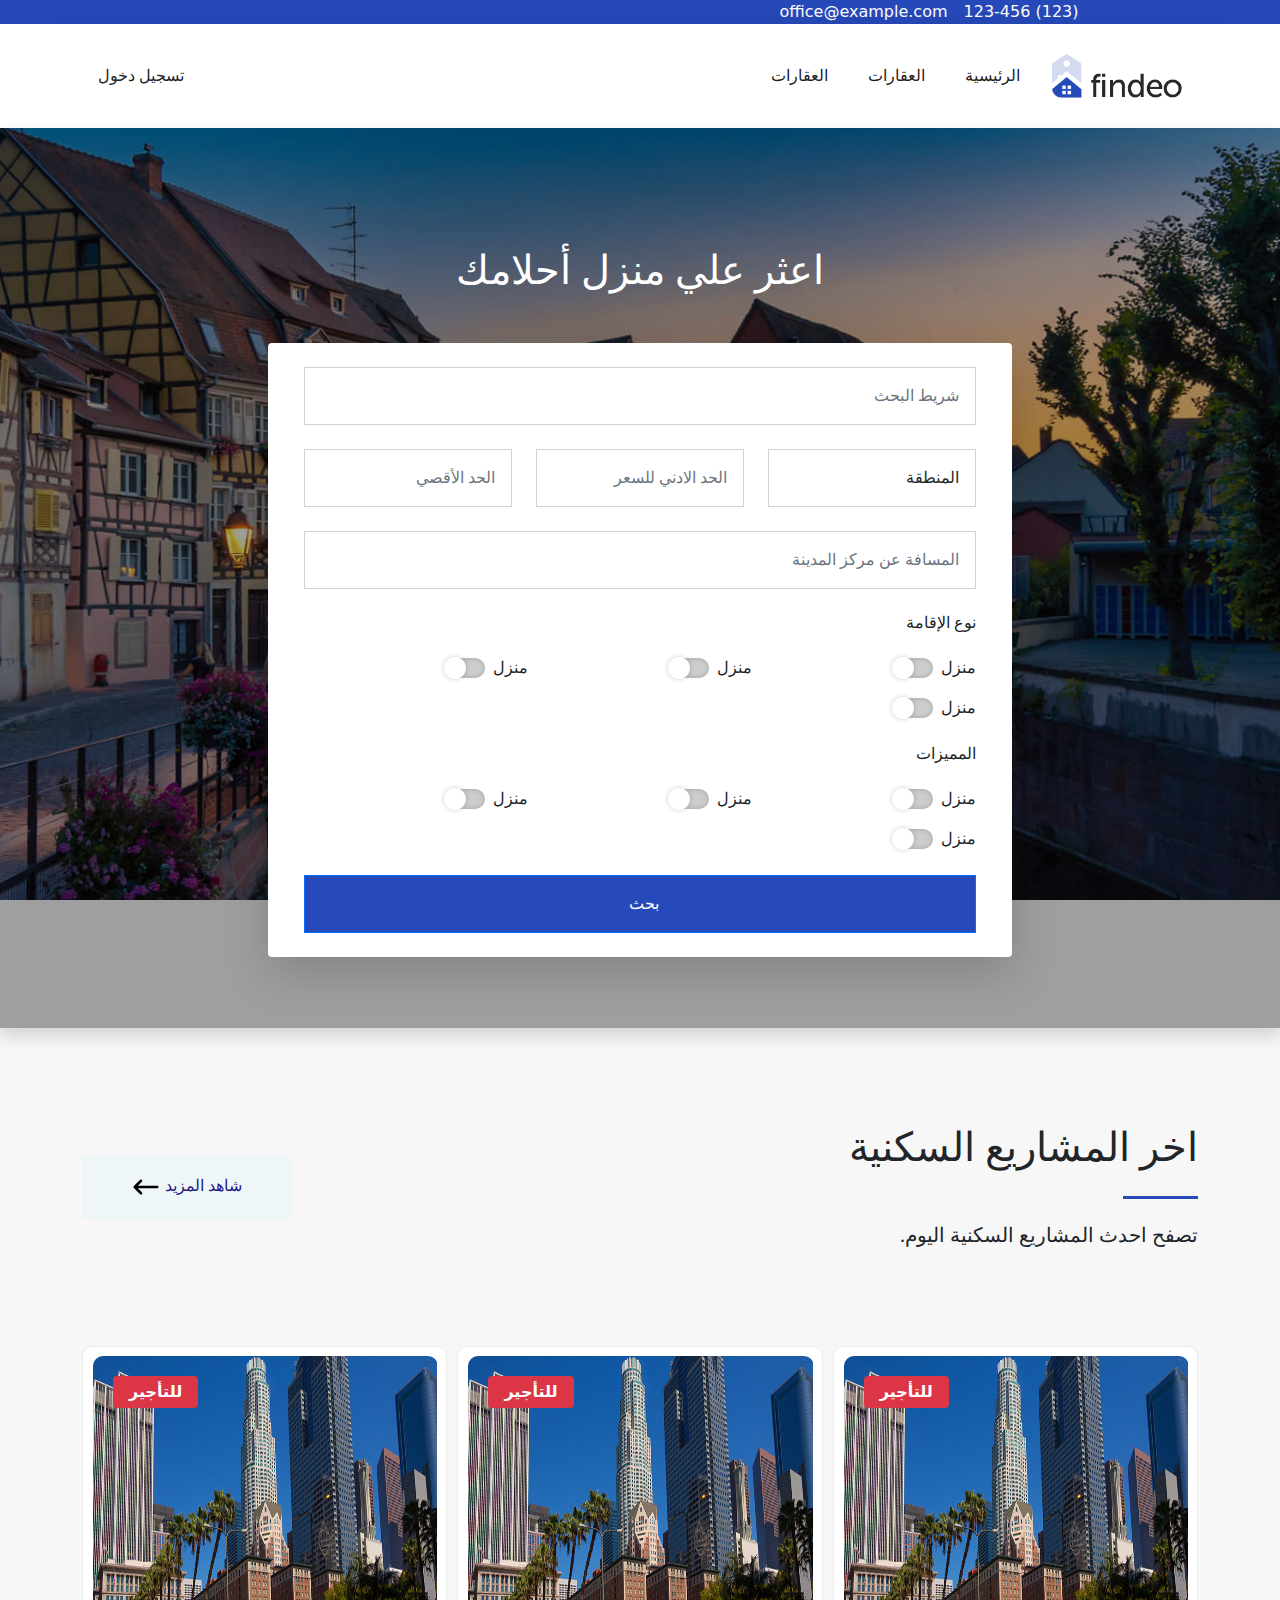
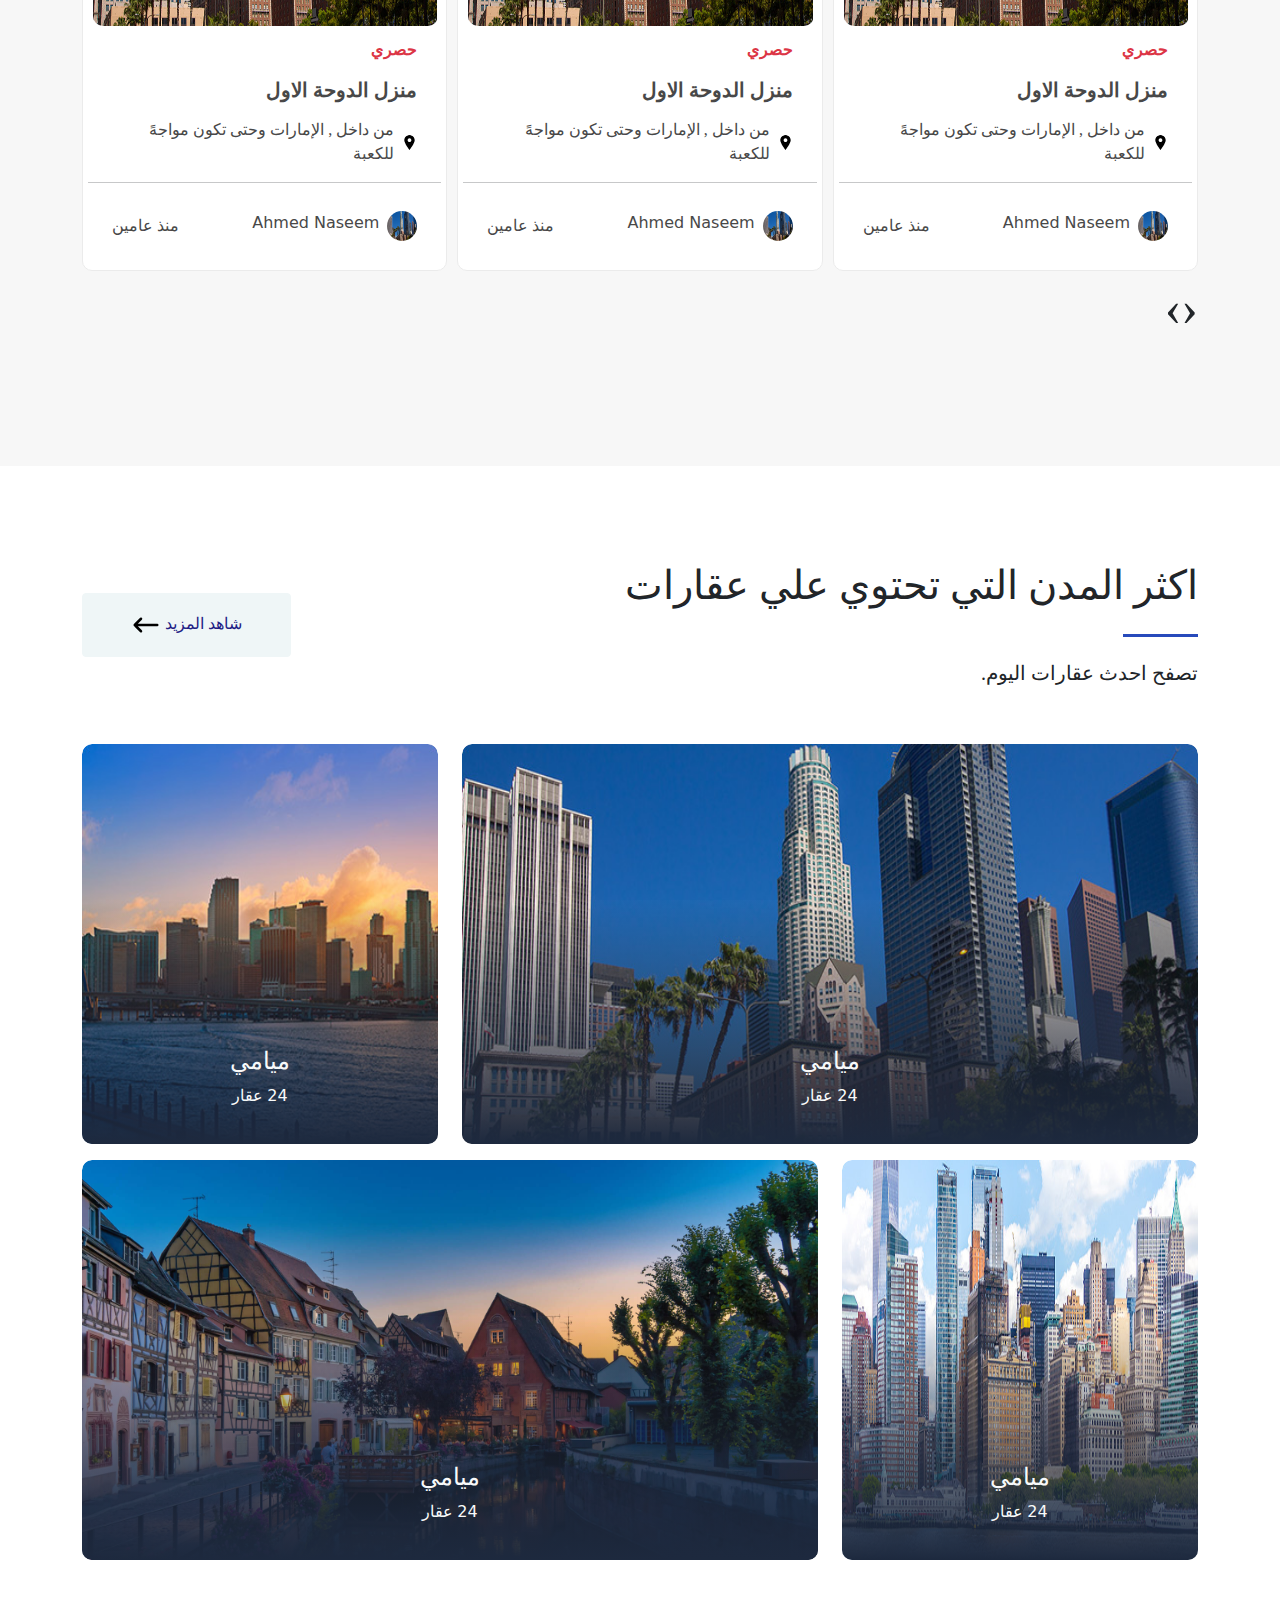
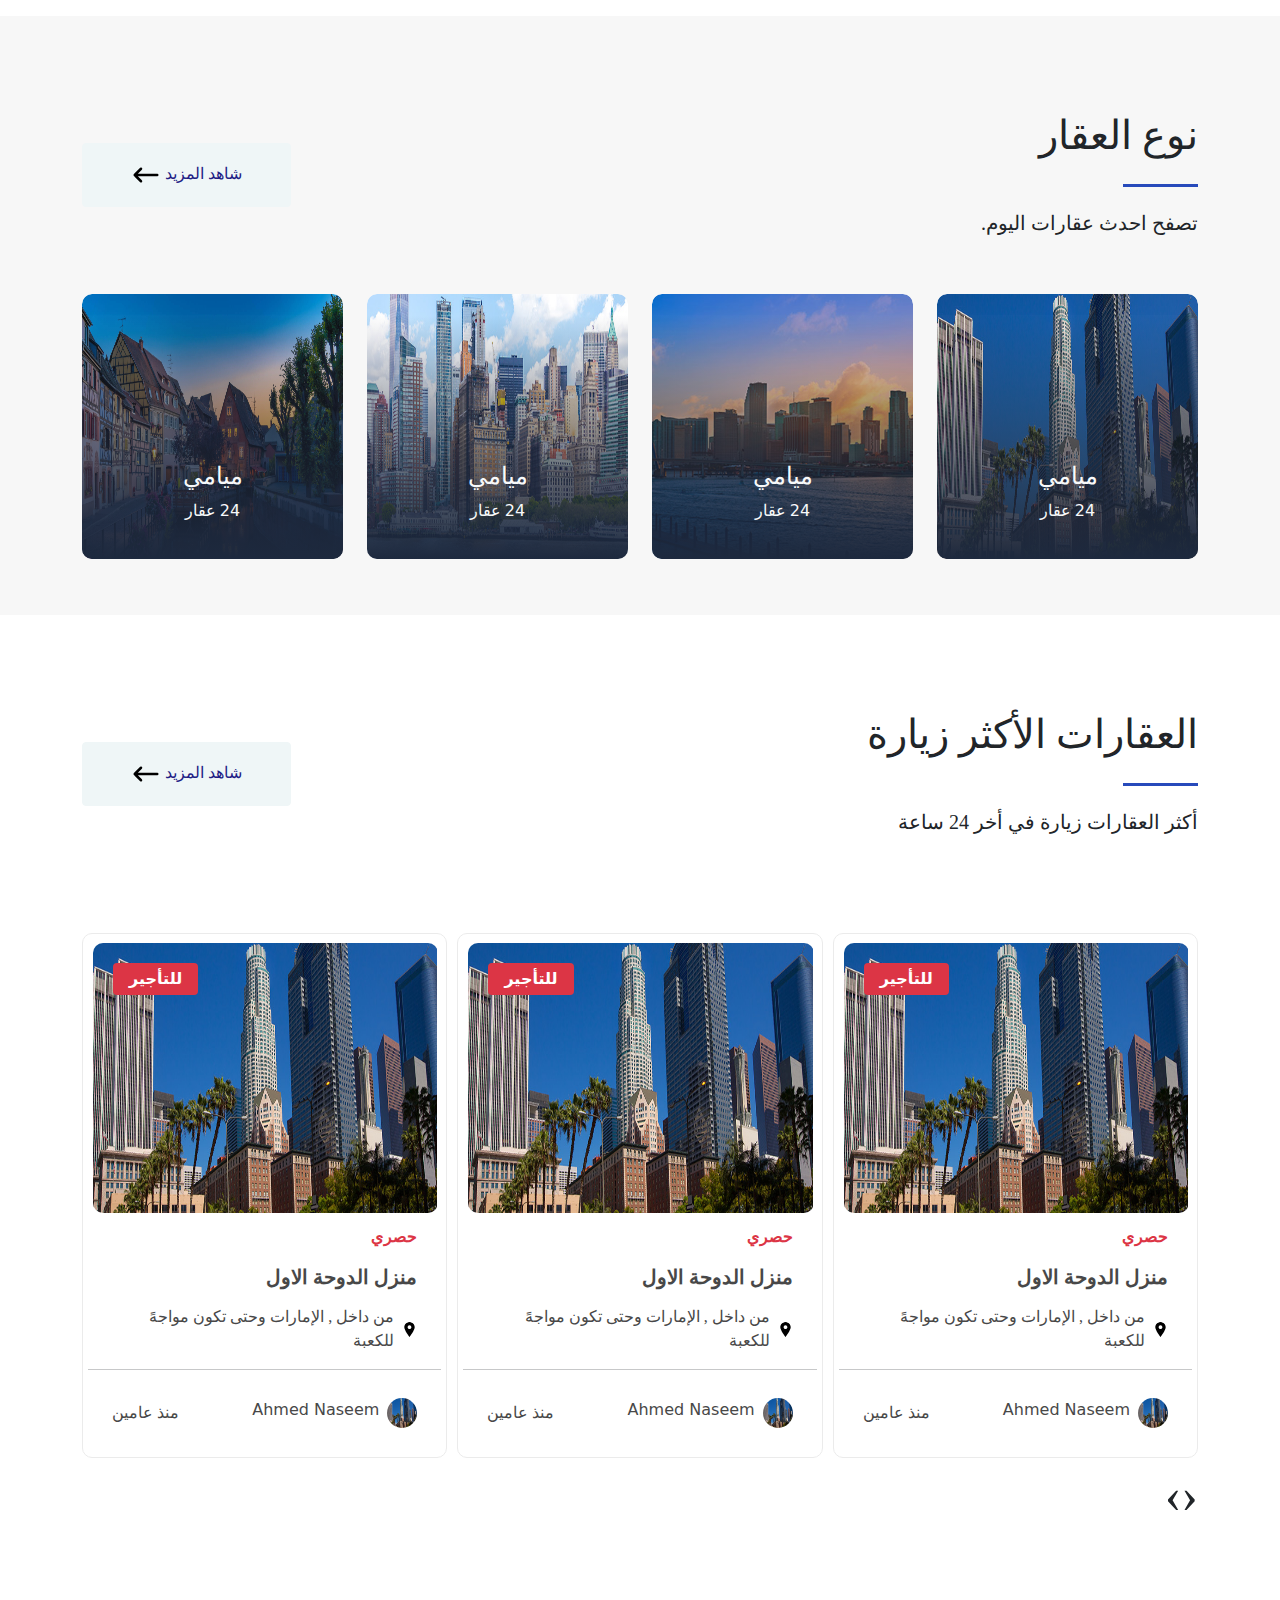
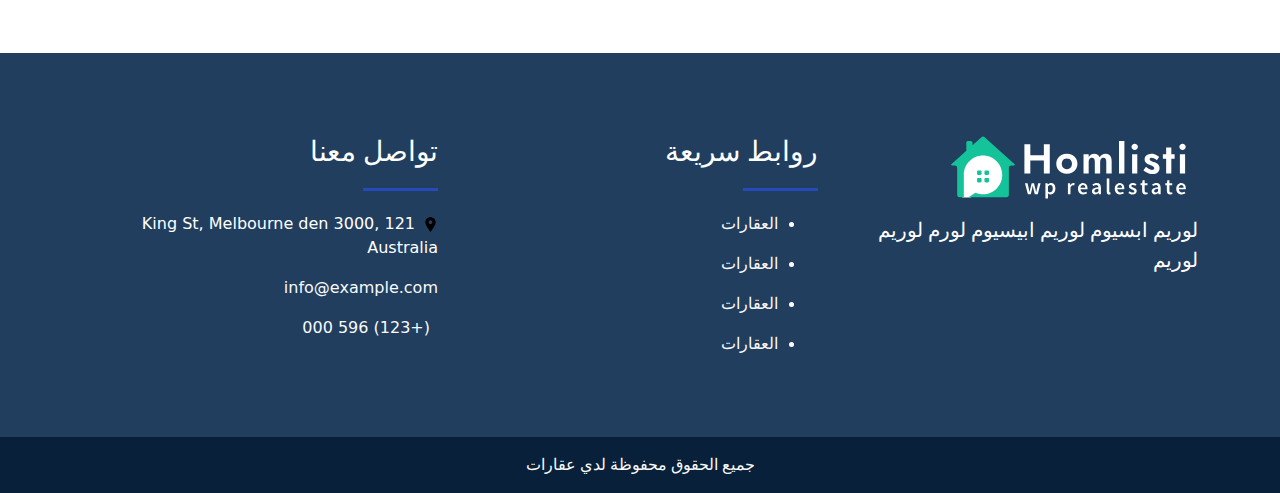
==== index.html @ 97ad86d4 "commiting" ====
<!DOCTYPE html>
    <html lang="en" dir="rtl">
    <head>
        <meta charset="UTF-8">
        <meta http-equiv="X-UA-Compatible" content="IE=edge">
        <meta name="viewport" content="width=device-width, initial-scale=1.0">
        <link rel="stylesheet" media="screen" href="https://fontlibrary.org/face/droid-arabic-kufi" type="text/css"/>
        <link rel="stylesheet" href="css/style.css">
        <link rel="stylesheet" href="css/libraries/swiper-bundle.min.css">
        <link rel="stylesheet" href="css/libraries/bootstrap.min.css">
        <link rel="stylesheet" href="css/libraries/owl.carousel.min.css">
        <link rel="stylesheet" href="css/libraries/owl.carousel.css">
        <title>عقارك</title>
    </head>
    <body>
        <div class="blue-background-color bar">
            <div class="container">
                <div class="row position-relative">
                    <div class="col-lg-6 d-flex flex-wrap justify-content-sm-center">
                        <div class="d-flex align-items-center english-font">
                            <i class="fa fa-phone ms-2"></i>
                            (123) 123-456
                        </div>
                        <div class="d-flex align-items-center ms-3">
                            <i class="fa fa-envelope mx-2"></i>
                            <a href="mailto:office@example.com" class="text-decoration-none english-font">office@example.com</a>
                        </div>
                    </div>
                    <div class="col-lg-6 social-links text-end d-flex justify-content-end">
                        <a href="#" class="me-2"><i class="fa fa-facebook"></i></a>
                        <a href="#" class="me-2"><i class="fa fa-twitter"></i></a>
                        <a href="#" class="me-2"><i class="fa fa-google"></i></a>
                        <a href="#" class="me-2"><i class="fa fa-pinterest"></i></a>
                    </div>
                </div>
            </div>
        </div>
        <nav class="navbar navbar-expand-lg navbar-light bg-white shadow-lg py-3" id="navbar">
            <div class="container">
              <a class="navbar-brand" href="#"><img src="images/logo.png" alt="" width="130"></a>
              <button class="navbar-toggler" type="button" data-bs-toggle="collapse" data-bs-target="#navbarSupportedContent" aria-controls="navbarSupportedContent" aria-expanded="false" aria-label="Toggle navigation">
                <span class="navbar-toggler-icon"></span>
              </button>
              <div class="collapse navbar-collapse" id="navbarSupportedContent">
                <ul class="navbar-nav ms-auto mb-2 mb-lg-0 p-xl-2 p-0">
                  <li class="nav-item me-2">
                    <a class="nav-link rounded p-3 active" aria-current="page" href="#">الرئيسية</a>
                  </li>
                  <li class="nav-item me-2">
                    <a class="nav-link rounded p-3 active" aria-current="page" href="#">العقارات</a>
                  </li>
                  <li class="nav-item me-2">
                    <a class="nav-link rounded p-3 active" aria-current="page" href="#">العقارات</a>
                  </li>
                </ul>
                <div class="d-flex">
                    <a href="#" class="text-black text-decoration-none nav-link rounded text-dark">تسجيل دخول <i class="fa fa-user"></i></a>
                </div>
              </div>
            </div>
        </nav>
        <header class="pt-5 position-relative">
            <div class="shadow position-absolute w-100 h-100 top-0 left-0 start-0 end-0"></div>
            <div class="container header-content position-relative">
                <h1 class="text-white text-center">اعثر علي منزل أحلامك</h1>
                <div class="row bg-white p-4 col-lg-8 m-auto mt-5 rounded shadow-lg">
                    <form action="#" method="POST">
                        <div class="form-group">
                            <input type="text" class="form-control ms-2 rounded-0 p-3" placeholder="شريط البحث">
                        </div>
                        <div class="form-group row mt-4">
                            <div class="col-lg-4">
                                <select class="form-control rounded-0 p-3">
                                    <option value="" disabled selected>المنطقة</option>
                                </select>
                            </div>
                           <div class="col-lg-4">
                                <input type="text" class="form-control ms-2 rounded-0 p-3 mb-0" placeholder="الحد الادني للسعر">
                            </div>
                            <div class="col-lg-4">
                                <input type="text" class="form-control ms-2 rounded-0 p-3 mb-0" placeholder="الحد الأقصي">
                            </div>
                            <div class="col-lg-12 mt-4">
                                <input type="text" class="form-control ms-2 rounded-0 p-3 mb-0" placeholder="المسافة عن مركز المدينة">
                            </div>
                            <div class="col-lg-12 mt-3 row justify-content-start">
                                <h6 class="mt-2">نوع الإقامة</h6>
                                <div class="check-box d-flex align-items-center col-lg-4 mt-3">
                                    <label for="home">منزل</label>
                                    <input type="checkbox" name="home" id="home" class="me-2">
                                </div>
                                <div class="check-box d-flex align-items-center col-lg-4 mt-3">
                                    <label for="home">منزل</label>
                                    <input type="checkbox" name="home" id="home" class="me-2">
                                </div>
                                <div class="check-box d-flex align-items-center col-lg-4 mt-3">
                                    <label for="home">منزل</label>
                                    <input type="checkbox" name="home" id="home" class="me-2">
                                </div>
                                <div class="check-box d-flex align-items-center col-lg-4 mt-3">
                                    <label for="home">منزل</label>
                                    <input type="checkbox" name="home" id="home" class="me-2">
                                </div>
                            </div>
                            <div class="col-lg-12 mt-3 row justify-content-start">
                                <h6 class="mt-2">المميزات</h6>
                                <div class="check-box d-flex align-items-center col-lg-4 mt-3">
                                    <label for="home">منزل</label>
                                    <input type="checkbox" name="home" id="home" class="me-2">
                                </div>
                                <div class="check-box d-flex align-items-center col-lg-4 mt-3">
                                    <label for="home">منزل</label>
                                    <input type="checkbox" name="home" id="home" class="me-2">
                                </div>
                                <div class="check-box d-flex align-items-center col-lg-4 mt-3">
                                    <label for="home">منزل</label>
                                    <input type="checkbox" name="home" id="home" class="me-2">
                                </div>
                                <div class="check-box d-flex align-items-center col-lg-4 mt-3">
                                    <label for="home">منزل</label>
                                    <input type="checkbox" name="home" id="home" class="me-2">
                                </div>
                            </div>
                        </div>
                        <button class="btn btn-primary rounded-0 px-5 py-3 mt-4 blue-background-color d-flex align-items-center w-100 text-center justify-content-center">بحث <i class="fa fa-search me-2"></i></button>
                    </form>
                </div>
            </div>
        </header>
        <div class="3kares-most-visited p-lg-5 p-sm-1">
            <div class="container">
                <div class="title d-flex flex-wrap justify-content-between align-items-center">
                    <div>
                        <h1 class="mt-5 mb-4">اخر المشاريع السكنية</h1>
                        <span class="heading-divider"></span>
                        <p class="mb-5 fs-5">تصفح احدث المشاريع السكنية اليوم.</p>
                    </div>
                    <a href="#"><button class="btn fs-14 btn-accent py-3 lh-15 px-5 mb-6 mb-lg-0">شاهد المزيد <img src="images/arrow-back-long-svgrepo-com.svg" width="30" height="30" alt=""></button></a>
                </div>
                <div class="owl-carousel py-5 owl-theme">
                    <div class="item">
                        <div class="card" dir="rtl">
                            <div class="position-relative p-1">
                                <div class="owl-carousel-img owl-theme" dir="ltr">
                                    <div class="item position-relative">
                                        <img src="images/pc2.jpg" class="card-img-top" height="270" alt="...">
                                        <p class="status position-absolute text-light bg-danger text-white px-3 py-1 rounded fw-bold"><span class="english-font">للتأجير</p>        
                                    </div>
                                </div>
                                
                                
                            </div>
                            <div class="card-body mt-2 p-0">
                                <div class="px-4">
                                    <p class="text-danger fw-bold">حصري</p>
                                    <a href="#" class="text-decoration-none"><h5 class="card-title mt-3 fw-bold gray-color">منزل الدوحة الاول</h5></a>
                                    <p class="mt-3 fw-light d-flex align-items-center gray-color"><img src="images/location-sign-svgrepo-com.svg" class="location ms-2" width="15" height="15" alt=""> من داخل , الإمارات وحتى تكون مواجهً للكعبة </p>
                                    <!-- <ul class="p-0 d-flex justify-content-between">
                                        <li class="list-inline-item m-0">رقم العقار: <span class="english-text">4</span></li>
                                        <li class="list-inline-item m-0">رقم العقار: <span class="english-text">4</span></li>
                                        <li class="list-inline-item m-0">رقم العقار: <span class="english-text">4</span></li>
                                    </ul> -->
                                </div>
                                <hr class="m-0 mb-1">
                                <div class="publisher d-flex align-items-center justify-content-between p-4">
                                    <div class="info d-flex">
                                        <img src="images/pc2.jpg" width="30" height="30" class="rounded-circle w-auto" alt="">
                                        <span class="english-font me-2 gray-color">Ahmed Naseem</span>
                                    </div>
                                    <div class="info gray-color">
                                        منذ عامين
                                    </div>
                                </div>
                            </div>
                        </div>
                    </div>  
                    <div class="item">
                        <div class="card" dir="rtl">
                            <div class="position-relative p-1">
                                <div class="owl-carousel-img owl-theme" dir="ltr">
                                    <div class="item position-relative">
                                        <img src="images/pc2.jpg" class="card-img-top" height="270" alt="...">
                                        <p class="status position-absolute text-light bg-danger text-white px-3 py-1 rounded fw-bold"><span class="english-font">للتأجير</p>        
                                    </div>
                                </div>
                                
                                
                            </div>
                            <div class="card-body mt-2 p-0">
                                <div class="px-4">
                                    <p class="text-danger fw-bold">حصري</p>
                                    <a href="#" class="text-decoration-none"><h5 class="card-title mt-3 fw-bold gray-color">منزل الدوحة الاول</h5></a>
                                    <p class="mt-3 fw-light d-flex align-items-center gray-color"><img src="images/location-sign-svgrepo-com.svg" class="location ms-2" width="15" height="15" alt=""> من داخل , الإمارات وحتى تكون مواجهً للكعبة </p>
                                    <!-- <ul class="p-0 d-flex justify-content-between">
                                        <li class="list-inline-item m-0">رقم العقار: <span class="english-text">4</span></li>
                                        <li class="list-inline-item m-0">رقم العقار: <span class="english-text">4</span></li>
                                        <li class="list-inline-item m-0">رقم العقار: <span class="english-text">4</span></li>
                                    </ul> -->
                                </div>
                                <hr class="m-0 mb-1">
                                <div class="publisher d-flex align-items-center justify-content-between p-4">
                                    <div class="info d-flex">
                                        <img src="images/pc2.jpg" width="30" height="30" class="rounded-circle w-auto" alt="">
                                        <span class="english-font me-2 gray-color">Ahmed Naseem</span>
                                    </div>
                                    <div class="info gray-color">
                                        منذ عامين
                                    </div>
                                </div>
                            </div>
                        </div>
                    </div>  
                    <div class="item">
                        <div class="card" dir="rtl">
                            <div class="position-relative p-1">
                                <div class="owl-carousel-img owl-theme" dir="ltr">
                                    <div class="item position-relative">
                                        <img src="images/pc2.jpg" class="card-img-top" height="270" alt="...">
                                        <p class="status position-absolute text-light bg-danger text-white px-3 py-1 rounded fw-bold"><span class="english-font">للتأجير</p>        
                                    </div>
                                </div>
                                
                                
                            </div>
                            <div class="card-body mt-2 p-0">
                                <div class="px-4">
                                    <p class="text-danger fw-bold">حصري</p>
                                    <a href="#" class="text-decoration-none"><h5 class="card-title mt-3 fw-bold gray-color">منزل الدوحة الاول</h5></a>
                                    <p class="mt-3 fw-light d-flex align-items-center gray-color"><img src="images/location-sign-svgrepo-com.svg" class="location ms-2" width="15" height="15" alt=""> من داخل , الإمارات وحتى تكون مواجهً للكعبة </p>
                                    <!-- <ul class="p-0 d-flex justify-content-between">
                                        <li class="list-inline-item m-0">رقم العقار: <span class="english-text">4</span></li>
                                        <li class="list-inline-item m-0">رقم العقار: <span class="english-text">4</span></li>
                                        <li class="list-inline-item m-0">رقم العقار: <span class="english-text">4</span></li>
                                    </ul> -->
                                </div>
                                <hr class="m-0 mb-1">
                                <div class="publisher d-flex align-items-center justify-content-between p-4">
                                    <div class="info d-flex">
                                        <img src="images/pc2.jpg" width="30" height="30" class="rounded-circle w-auto" alt="">
                                        <span class="english-font me-2 gray-color">Ahmed Naseem</span>
                                    </div>
                                    <div class="info gray-color">
                                        منذ عامين
                                    </div>
                                </div>
                            </div>
                        </div>
                    </div>  
                    <div class="item">
                        <div class="card" dir="rtl">
                            <div class="position-relative p-1">
                                <div class="owl-carousel-img owl-theme" dir="ltr">
                                    <div class="item position-relative">
                                        <img src="images/pc2.jpg" class="card-img-top" height="270" alt="...">
                                        <p class="status position-absolute text-light bg-danger text-white px-3 py-1 rounded fw-bold"><span class="english-font">للتأجير</p>        
                                    </div>
                                </div>
                                
                                
                            </div>
                            <div class="card-body mt-2 p-0">
                                <div class="px-4">
                                    <p class="text-danger fw-bold">حصري</p>
                                    <a href="#" class="text-decoration-none"><h5 class="card-title mt-3 fw-bold gray-color">منزل الدوحة الاول</h5></a>
                                    <p class="mt-3 fw-light d-flex align-items-center gray-color"><img src="images/location-sign-svgrepo-com.svg" class="location ms-2" width="15" height="15" alt=""> من داخل , الإمارات وحتى تكون مواجهً للكعبة </p>
                                    <!-- <ul class="p-0 d-flex justify-content-between">
                                        <li class="list-inline-item m-0">رقم العقار: <span class="english-text">4</span></li>
                                        <li class="list-inline-item m-0">رقم العقار: <span class="english-text">4</span></li>
                                        <li class="list-inline-item m-0">رقم العقار: <span class="english-text">4</span></li>
                                    </ul> -->
                                </div>
                                <hr class="m-0 mb-1">
                                <div class="publisher d-flex align-items-center justify-content-between p-4">
                                    <div class="info d-flex">
                                        <img src="images/pc2.jpg" width="30" height="30" class="rounded-circle w-auto" alt="">
                                        <span class="english-font me-2 gray-color">Ahmed Naseem</span>
                                    </div>
                                    <div class="info gray-color">
                                        منذ عامين
                                    </div>
                                </div>
                            </div>
                        </div>
                    </div>  

                </div>
            </div>
        </div>
        <div class="3kares-most-visited p-lg-5 p-sm-1 bg-white">
            <div class="container">
                <div class="title d-flex flex-wrap justify-content-between align-items-center">
                    <div>
                        <h1 class="mt-5 mb-4">اكثر المدن التي تحتوي علي عقارات</h1>
                        <span class="heading-divider"></span>
                        <p class="mb-5 fs-5">تصفح احدث عقارات اليوم.</p>
                    </div>
                    <a href="#"><button class="btn fs-14 btn-accent py-3 lh-15 px-5 mb-6 mb-lg-0">شاهد المزيد <img src="images/arrow-back-long-svgrepo-com.svg" width="30" height="30" alt=""></button></a>
                </div>
                <div class="row">
                    <div class="col-lg-8 my-2">
                        <div class="properti_city position-relative">
                            <a href="#">
                                <div class="thumb"><img class="img-fluid w-100" src="images/pc2.jpg" alt="pc1.jpg"></div>
                                <div class="overlay">
                                    <div class="details text-light">
                                        <h4>ميامي</h4>
                                        <p><span class="english-font">24</span> عقار</p>
                                    </div>
                                </div>
                            </a>
                        </div>
                    </div>
                    <div class="col-lg-4 my-2">
                        <div class="properti_city position-relative">
                            <a href="#">
                                <div class="thumb"><img class="img-fluid w-100" src="images/pc1.jpg" alt="pc1.jpg"></div>
                                <div class="overlay">
                                    <div class="details text-light">
                                        <h4>ميامي</h4>
                                        <p><span class="english-font">24</span> عقار</p>
                                    </div>
                                </div>
                            </a>
                        </div>
                    </div>
                    <div class="col-lg-4 my-2">
                        <div class="properti_city position-relative">
                            <a href="#">
                                <div class="thumb"><img class="img-fluid w-100" src="images/pc3.jpg" alt="pc1.jpg"></div>
                                <div class="overlay">
                                    <div class="details text-light">
                                        <h4>ميامي</h4>
                                        <p><span class="english-font">24</span> عقار</p>
                                    </div>
                                </div>
                            </a>
                        </div>
                    </div>
                    <div class="col-lg-8 my-2">
                        <div class="properti_city position-relative">
                            <a href="#">
                                <div class="thumb"><img class="img-fluid w-100" src="images/1.jpg" alt="pc1.jpg"></div>
                                <div class="overlay">
                                    <div class="details text-light">
                                        <h4>ميامي</h4>
                                        <p><span class="english-font">24</span> عقار</p>
                                    </div>
                                </div>
                            </a>
                        </div>
                    </div>
                </div>
            </div>
        </div>
        <div class="3kares-most-visited A3kar-type p-lg-5 p-sm-1">
            <div class="container">
                <div class="title d-flex flex-wrap justify-content-between align-items-center">
                    <div>
                        <h1 class="mt-5 mb-4">نوع العقار</h1>
                        <span class="heading-divider"></span>
                        <p class="mb-5 fs-5">تصفح احدث عقارات اليوم.</p>
                    </div>
                    <a href="#"><button class="btn fs-14 btn-accent py-3 lh-15 px-5 mb-6 mb-lg-0">شاهد المزيد <img src="images/arrow-back-long-svgrepo-com.svg" width="30" height="30" alt=""></button></a>
                </div>
                <div class="row">
                    <div class="col-lg-3 my-2">
                        <div class="properti_city position-relative">
                            <a href="#">
                                <div class="thumb"><img class="img-fluid w-100" src="images/pc2.jpg" alt="pc1.jpg"></div>
                                <div class="overlay">
                                    <div class="details text-light">
                                        <h4>ميامي</h4>
                                        <p><span class="english-font">24</span> عقار</p>
                                    </div>
                                </div>
                            </a>
                        </div>
                    </div>
                    <div class="col-lg-3 my-2">
                        <div class="properti_city position-relative">
                            <a href="#">
                                <div class="thumb"><img class="img-fluid w-100" src="images/pc1.jpg" alt="pc1.jpg"></div>
                                <div class="overlay">
                                    <div class="details text-light">
                                        <h4>ميامي</h4>
                                        <p><span class="english-font">24</span> عقار</p>
                                    </div>
                                </div>
                            </a>
                        </div>
                    </div>
                    <div class="col-lg-3 my-2">
                        <div class="properti_city position-relative">
                            <a href="#">
                                <div class="thumb"><img class="img-fluid w-100" src="images/pc3.jpg" alt="pc1.jpg"></div>
                                <div class="overlay">
                                    <div class="details text-light">
                                        <h4>ميامي</h4>
                                        <p><span class="english-font">24</span> عقار</p>
                                    </div>
                                </div>
                            </a>
                        </div>
                    </div>
                    <div class="col-lg-3 my-2">
                        <div class="properti_city position-relative">
                            <a href="#">
                                <div class="thumb"><img class="img-fluid w-100" src="images/1.jpg" alt="pc1.jpg"></div>
                                <div class="overlay">
                                    <div class="details text-light">
                                        <h4>ميامي</h4>
                                        <p><span class="english-font">24</span> عقار</p>
                                    </div>
                                </div>
                            </a>
                        </div>
                    </div>
                </div>
            </div>
        </div>
        <div class="3kares-most-visited p-lg-5 p-sm-1 bg-white">
            <div class="container">
                <div class="title d-flex flex-wrap justify-content-between align-items-center">
                    <div>
                        <h1 class="mt-5 mb-4">العقارات الأكثر زيارة</h1>
                        <span class="heading-divider"></span>
                        <p class="mb-5 fs-5">أكثر العقارات زيارة في أخر 24 ساعة</p>
                    </div>
                    <a href="#"><button class="btn fs-14 btn-accent py-3 lh-15 px-5 mb-6 mb-lg-0">شاهد المزيد <img src="images/arrow-back-long-svgrepo-com.svg" width="30" height="30" alt=""></button></a>
                </div>
                <div class="owl-carousel py-5 owl-theme">
                    <div class="item">
                        <div class="card" dir="rtl">
                            <div class="position-relative p-1">
                                <div class="owl-carousel-img owl-theme" dir="ltr">
                                    <div class="item position-relative">
                                        <img src="images/pc2.jpg" class="card-img-top" height="270" alt="...">
                                        <p class="status position-absolute text-light bg-danger text-white px-3 py-1 rounded fw-bold"><span class="english-font">للتأجير</p>        
                                    </div>
                                </div>
                                
                                
                            </div>
                            <div class="card-body mt-2 p-0">
                                <div class="px-4">
                                    <p class="text-danger fw-bold">حصري</p>
                                    <a href="#" class="text-decoration-none"><h5 class="card-title mt-3 fw-bold gray-color">منزل الدوحة الاول</h5></a>
                                    <p class="mt-3 fw-light d-flex align-items-center gray-color"><img src="images/location-sign-svgrepo-com.svg" class="location ms-2" width="15" height="15" alt=""> من داخل , الإمارات وحتى تكون مواجهً للكعبة </p>
                                    <!-- <ul class="p-0 d-flex justify-content-between">
                                        <li class="list-inline-item m-0">رقم العقار: <span class="english-text">4</span></li>
                                        <li class="list-inline-item m-0">رقم العقار: <span class="english-text">4</span></li>
                                        <li class="list-inline-item m-0">رقم العقار: <span class="english-text">4</span></li>
                                    </ul> -->
                                </div>
                                <hr class="m-0 mb-1">
                                <div class="publisher d-flex align-items-center justify-content-between p-4">
                                    <div class="info d-flex">
                                        <img src="images/pc2.jpg" width="30" height="30" class="rounded-circle w-auto" alt="">
                                        <span class="english-font me-2 gray-color">Ahmed Naseem</span>
                                    </div>
                                    <div class="info gray-color">
                                        منذ عامين
                                    </div>
                                </div>
                            </div>
                        </div>
                    </div>  
                    <div class="item">
                        <div class="card" dir="rtl">
                            <div class="position-relative p-1">
                                <div class="owl-carousel-img owl-theme" dir="ltr">
                                    <div class="item position-relative">
                                        <img src="images/pc2.jpg" class="card-img-top" height="270" alt="...">
                                        <p class="status position-absolute text-light bg-danger text-white px-3 py-1 rounded fw-bold"><span class="english-font">للتأجير</p>        
                                    </div>
                                </div>
                                
                                
                            </div>
                            <div class="card-body mt-2 p-0">
                                <div class="px-4">
                                    <p class="text-danger fw-bold">حصري</p>
                                    <a href="#" class="text-decoration-none"><h5 class="card-title mt-3 fw-bold gray-color">منزل الدوحة الاول</h5></a>
                                    <p class="mt-3 fw-light d-flex align-items-center gray-color"><img src="images/location-sign-svgrepo-com.svg" class="location ms-2" width="15" height="15" alt=""> من داخل , الإمارات وحتى تكون مواجهً للكعبة </p>
                                    <!-- <ul class="p-0 d-flex justify-content-between">
                                        <li class="list-inline-item m-0">رقم العقار: <span class="english-text">4</span></li>
                                        <li class="list-inline-item m-0">رقم العقار: <span class="english-text">4</span></li>
                                        <li class="list-inline-item m-0">رقم العقار: <span class="english-text">4</span></li>
                                    </ul> -->
                                </div>
                                <hr class="m-0 mb-1">
                                <div class="publisher d-flex align-items-center justify-content-between p-4">
                                    <div class="info d-flex">
                                        <img src="images/pc2.jpg" width="30" height="30" class="rounded-circle w-auto" alt="">
                                        <span class="english-font me-2 gray-color">Ahmed Naseem</span>
                                    </div>
                                    <div class="info gray-color">
                                        منذ عامين
                                    </div>
                                </div>
                            </div>
                        </div>
                    </div>  
                    <div class="item">
                        <div class="card" dir="rtl">
                            <div class="position-relative p-1">
                                <div class="owl-carousel-img owl-theme" dir="ltr">
                                    <div class="item position-relative">
                                        <img src="images/pc2.jpg" class="card-img-top" height="270" alt="...">
                                        <p class="status position-absolute text-light bg-danger text-white px-3 py-1 rounded fw-bold"><span class="english-font">للتأجير</p>        
                                    </div>
                                </div>
                                
                                
                            </div>
                            <div class="card-body mt-2 p-0">
                                <div class="px-4">
                                    <p class="text-danger fw-bold">حصري</p>
                                    <a href="#" class="text-decoration-none"><h5 class="card-title mt-3 fw-bold gray-color">منزل الدوحة الاول</h5></a>
                                    <p class="mt-3 fw-light d-flex align-items-center gray-color"><img src="images/location-sign-svgrepo-com.svg" class="location ms-2" width="15" height="15" alt=""> من داخل , الإمارات وحتى تكون مواجهً للكعبة </p>
                                    <!-- <ul class="p-0 d-flex justify-content-between">
                                        <li class="list-inline-item m-0">رقم العقار: <span class="english-text">4</span></li>
                                        <li class="list-inline-item m-0">رقم العقار: <span class="english-text">4</span></li>
                                        <li class="list-inline-item m-0">رقم العقار: <span class="english-text">4</span></li>
                                    </ul> -->
                                </div>
                                <hr class="m-0 mb-1">
                                <div class="publisher d-flex align-items-center justify-content-between p-4">
                                    <div class="info d-flex">
                                        <img src="images/pc2.jpg" width="30" height="30" class="rounded-circle w-auto" alt="">
                                        <span class="english-font me-2 gray-color">Ahmed Naseem</span>
                                    </div>
                                    <div class="info gray-color">
                                        منذ عامين
                                    </div>
                                </div>
                            </div>
                        </div>
                    </div>  
                    <div class="item">
                        <div class="card" dir="rtl">
                            <div class="position-relative p-1">
                                <div class="owl-carousel-img owl-theme" dir="ltr">
                                    <div class="item position-relative">
                                        <img src="images/pc2.jpg" class="card-img-top" height="270" alt="...">
                                        <p class="status position-absolute text-light bg-danger text-white px-3 py-1 rounded fw-bold"><span class="english-font">للتأجير</p>        
                                    </div>
                                </div>
                                
                                
                            </div>
                            <div class="card-body mt-2 p-0">
                                <div class="px-4">
                                    <p class="text-danger fw-bold">حصري</p>
                                    <a href="#" class="text-decoration-none"><h5 class="card-title mt-3 fw-bold gray-color">منزل الدوحة الاول</h5></a>
                                    <p class="mt-3 fw-light d-flex align-items-center gray-color"><img src="images/location-sign-svgrepo-com.svg" class="location ms-2" width="15" height="15" alt=""> من داخل , الإمارات وحتى تكون مواجهً للكعبة </p>
                                    <!-- <ul class="p-0 d-flex justify-content-between">
                                        <li class="list-inline-item m-0">رقم العقار: <span class="english-text">4</span></li>
                                        <li class="list-inline-item m-0">رقم العقار: <span class="english-text">4</span></li>
                                        <li class="list-inline-item m-0">رقم العقار: <span class="english-text">4</span></li>
                                    </ul> -->
                                </div>
                                <hr class="m-0 mb-1">
                                <div class="publisher d-flex align-items-center justify-content-between p-4">
                                    <div class="info d-flex">
                                        <img src="images/pc2.jpg" width="30" height="30" class="rounded-circle w-auto" alt="">
                                        <span class="english-font me-2 gray-color">Ahmed Naseem</span>
                                    </div>
                                    <div class="info gray-color">
                                        منذ عامين
                                    </div>
                                </div>
                            </div>
                        </div>
                    </div>  

                </div>
            </div>
        </div>
        <footer>
            <div class="footer-top-img">
                <div class="container">
                    <div class="row footer-top-style">
                        <div class="col-lg-4 mb-lg-0 mb-sm-5">
                            <img src="images/logo_light.svg" width="250" class="mb-3" alt="">
                            <p class="fs-5">لوريم ابسيوم لوريم ابيسيوم لورم لوريم لوريم </p>
                            <div class="social-links text-end d-flex">
                                <a href="#" class="text-light"><i class="fa fa-facebook"></i></a>
                                <a href="#" class="me-2 text-light"><i class="fa fa-twitter"></i></a>
                                <a href="#" class="me-2 text-light"><i class="fa fa-google"></i></a>
                                <a href="#" class="me-2 text-light"><i class="fa fa-pinterest"></i></a>
                            </div>
                        </div>
                        <div class="col-lg-4 mb-lg-0 mb-sm-5">
                            <h3>روابط سريعة</h3>
                            <span class="heading-divider"></span>
                            <ul class="links">
                                <li class="mb-3"><a href="#" class="text-decoration-none text-light">العقارات</a></li>
                                <li class="mb-3"><a href="#" class="text-decoration-none text-light">العقارات</a></li>
    
                                <li class="mb-3"><a href="#" class="text-decoration-none text-light">العقارات</a></li>
    
                                <li class="mb-3"><a href="#" class="text-decoration-none text-light">العقارات</a></li>
    
                            </ul>
                        </div>
                        <div class="col-lg-4 mb-lg-0">
                            <h3>تواصل معنا</h3>
                            <span class="heading-divider"></span>
                            <ul class="links list-unstyled p-0">
                                <li class="mb-3 english-font"><img src="images/location-sign-svgrepo-com.svg" class="location ms-2" width="15" height="15" alt="">121 King St, Melbourne den 3000, Australia</li>
                                <li class="mb-3 english-font"><a href="mailto:info@example.com" class="text-decoration-none text-light"> <i class="fa fa-envelope ms-2"></i>info@example.com</a></li>
                                <li class="mb-3 english-font"><a href="tel:(+123) 596 000" class="text-decoration-none text-light"> <i class="fa fa-phone ms-2"></i>(+123) 596 000</a></li>
    
    
                            </ul>
                        </div>
                    </div>
                </div>
            </div>
            <div class="footer-bottom-style">
                <div class="container">
                    <div class="row p-3">
                        <div class="col-12">
                            <p class="text-center text-light mb-0">جميع الحقوق محفوظة لدي عقارات</p>
                        </div>
                    </div>
                </div>
            </div>

        </footer>
        <script src="js/libraries/jquery-3.6.0.min.js"></script>
        <script src="js/libraries/owl.carousel.min.js"></script>
        <script src="js/app.js"></script>
        <script src="js/libraries/bootstrap.min.js"></script>
        <script src="js/libraries/a1a75d5546.js"></script>
        <script src="js/libraries/swiper-bundle.min.js"></script>
    </body>
</html>
---- css/style.css ----
:root{
    --blue-color:#274abb;
    --white-color:#fff;
    --black-color:#484848;
}
body{
    font-family: "DroidArabicKufiRegular" !important;
    color: var(--black-color);
    background-color: #f7f7f7 !important;
}
.english-font{
    font-family: var(--bs-font-sans-serif) !important;
}


.blue-background-color{
    background-color: var(--blue-color) !important;
}
.bar{
    color: var(--white-color);
}
.bar a{
    color: var(--white-color);   
}
.social-links a{
    display: block;
    width: 39px;
    padding: 8px;
    text-align: center;
    transition: 0.3s;
}
.item{
    overflow: hidden;
}
.background-white{
    background-color: var(--white-color);
}
.text-black{
    color: var(--black-color);
}
.text-white{
    color: var(--white-color);
}
 .social-links a:hover{
    background-color: var(--white-color);
    color: var(--black-color) !important;
}
 .social-links a:hover i{
    animation: Icons 0.1s;
}
.nav-link:hover{
    background-color: var(--blue-color) !important;
    color: var(--white-color) !important;
}

header{
    background-image: url(../images/1.jpg);
    -webkit-background-size: cover;
    background-size: cover;
    background-position: center center;
    height: 100vh;
    background-attachment: fixed;
    display: grid;
    place-content: center;
}

@media(max-width:767px){
    header{
        height: auto;
    }
}

.shadow{
    background-color: #0000005b;
}
/* Animations */

@keyframes Icons {
    0%{
        transform: translateY(3px);
    }
    25%{
        transform: translateY(4px);
    }
    50%{
        transform: translateY(5px);
    }
    75%{
        transform: translateY(6px);
    }
    100%{
        transform: translateY(10px);
    }
}

/****/
.plus-icon{
    width: 15px;
    height: 15px;
    font-size: 10px;
    text-align: center;
    line-height: 1.5 !important;
}

/* Checkbox */
input[type="checkbox"] {
    position: relative;
    appearance: none;
    width: 40px;
    height: 20px;
    background: #ccc;
    border-radius: 50px;
    box-shadow: inset 0 0 5px rgba(0, 0, 0, 0.2);
    cursor: pointer;
    transition: 0.4s;
}

input:checked[type="checkbox"] {
    background: #7da6ff;
}

input[type="checkbox"]::after {
    position: absolute;
    content: "";
    width: 20px;
    height: 20px;
    top: 0;
    left: 0;
    background: #fff;
    border-radius: 50%;
    box-shadow: 0 0 5px rgba(0, 0, 0, 0.2);
    transform: scale(1.1);
    transition: 0.4s;
}

input:checked[type="checkbox"]::after {
    left: 50%;
}

/* Checkbox */
/* Card */
.card{
    transition: 0.3s;
    padding: 5px;
    border: 1px solid #ebebeb !important;
}
.card:hover{
    box-shadow: 0 .5rem 1rem rgba(0,0,0,.15)!important;
}
.card .price{
    right: 40px;
    bottom: 20px;
}
.card .status{
    top: 20px;
    left: 20px;
}
.card,img{
    border-radius: 10px !important;
}
.card .publisher img{
    width: 30px !important;
}
.owl-carousel > .owl-stage-outer{
}
.location{
    width: 15px !important;
    height: 15px;
}
.gray-color{
    color: #484848 !important;
}
/* Card */
.properti_city{
    height: 100%;
    overflow: hidden;
}
.properti_city .thumb {
    border-radius: 10px;
    overflow: hidden;
    position: relative;
    transition: 0.3s;
    height: 400px;
}
.A3kar-type .properti_city .thumb{
    height: 265px;
}
.properti_city .thumb img {
    transition: 0.3s;
    height: 100%;
    width: 2500px !important;    
}
.properti_city:hover img{
    transform: scale(1.3) rotate(-5deg);
}
.owl-nav button{
    font-size: 50px !important;
}
.properti_city .overlay {
    background: -moz-linear-gradient(270deg, rgba(255,255,255,0.01) 0%, rgba(29,41,62,1) 100%);
    background: -webkit-linear-gradient(270deg, rgba(255,255,255,0.01) 0%, rgba(29,41,62,1) 100%);
    background: -o-linear-gradient(270deg, rgba(255,255,255,0.01) 0%, rgba(29,41,62,1) 100%);
    background: -ms-linear-gradient(270deg, rgba(255,255,255,0.01) 0%, rgba(29,41,62,1) 100%);
    background: linear-gradient(180deg, rgba(255,255,255,0.01) 0%, rgba(29,41,62,1) 100%);
    filter: progid:DXImageTransform.Microsoft.gradient( startColorstr='#ffffff', endColorstr='#1d293e',GradientType=0 );
    border-radius: 0px 0px 10px 10px;
    bottom: 0;
    height: 244px;
    left: 0;
    position: absolute;
    right: 0;
    text-align: center;
}
.properti_city .overlay .details {
    bottom: 20px;
    left: 0;
    position: absolute;
    right: 0;
}

.btn-accent{
    background-color: #eff6f7 !important;
    border-color: #eff6f7 !important;
    color: #1e1d85!important;
}

.heading-divider {
    display: block;
    width: 75px;
    height: 3px;
    margin-top: 19px;
    margin-bottom: 21px;
    background-color: var(--blue-color);
}
footer .footer-top-img{
    background-image: url(../images/footer-bg1.jpg);
    background-size: cover;
    background-repeat: no-repeat;
    background-position: center;
    background-attachment: fixed;
    position: relative;
    z-index: 1;
    color: var(--white-color);
    padding: 82px 0px 65px
}

.footer-top-style:after {
    position: absolute;
    content: "";
    height: 100%;
    width: 100%;
    background-color: rgba(14, 46, 80, 0.92);
    bottom: 0;
    left: 0;
    z-index: -1;
}
.footer-bottom-style{
    background-color: #082039;
}
.links li{
    transition: 0.3s;
}
.links li:hover{
    color: var(--blue-color);
    transform: translateX(-5px);
}
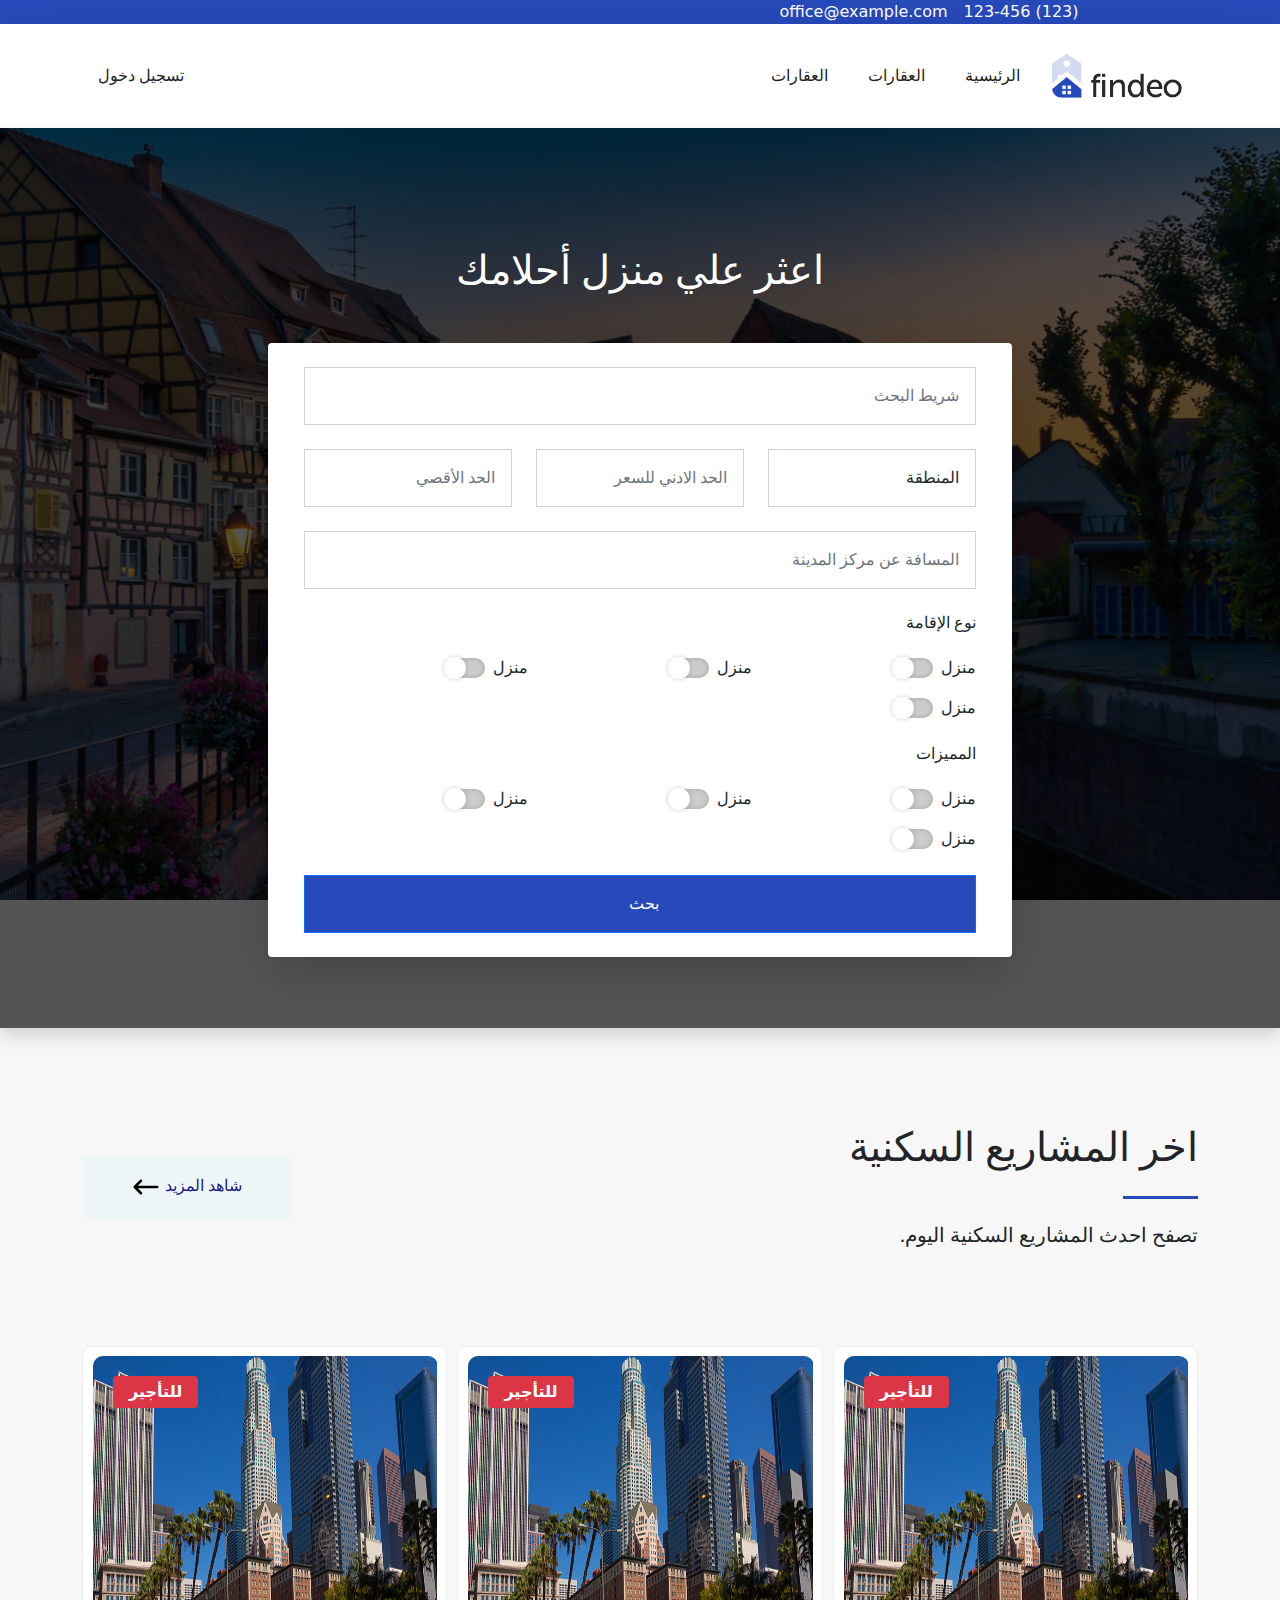
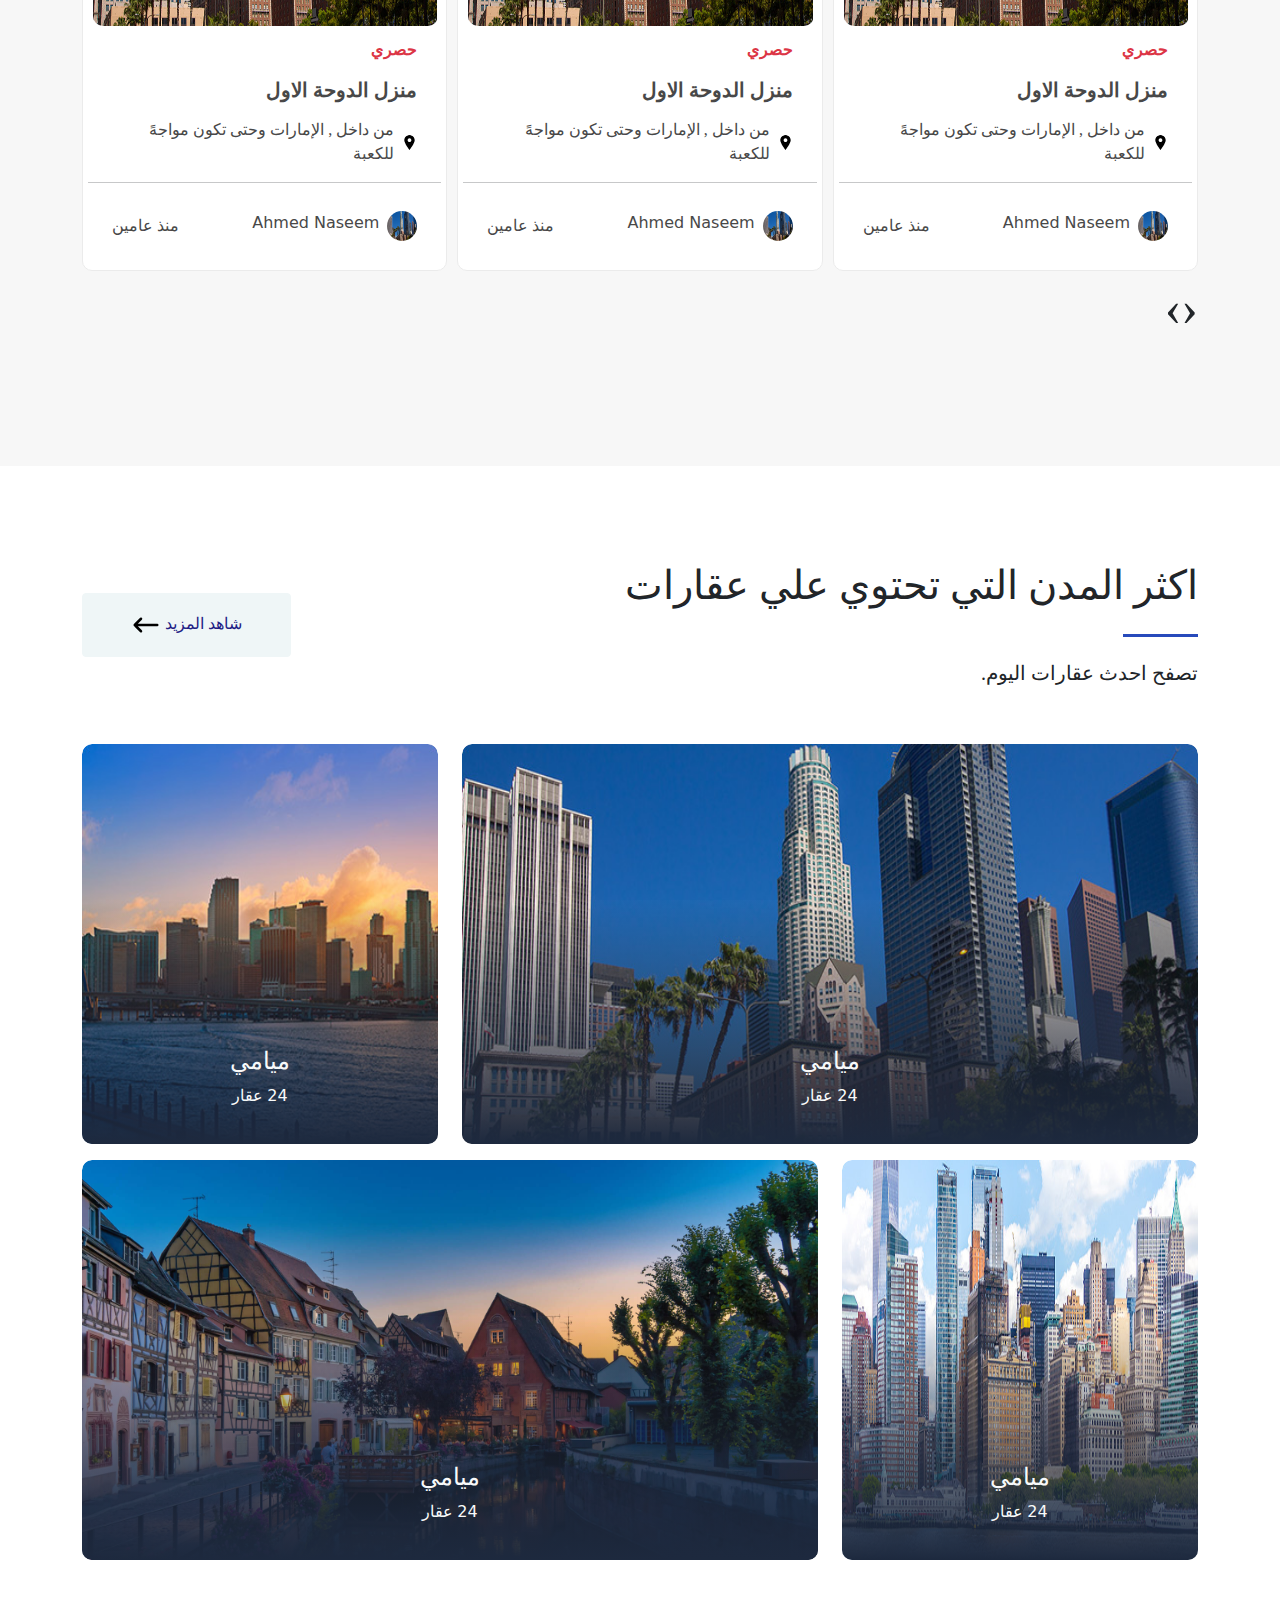
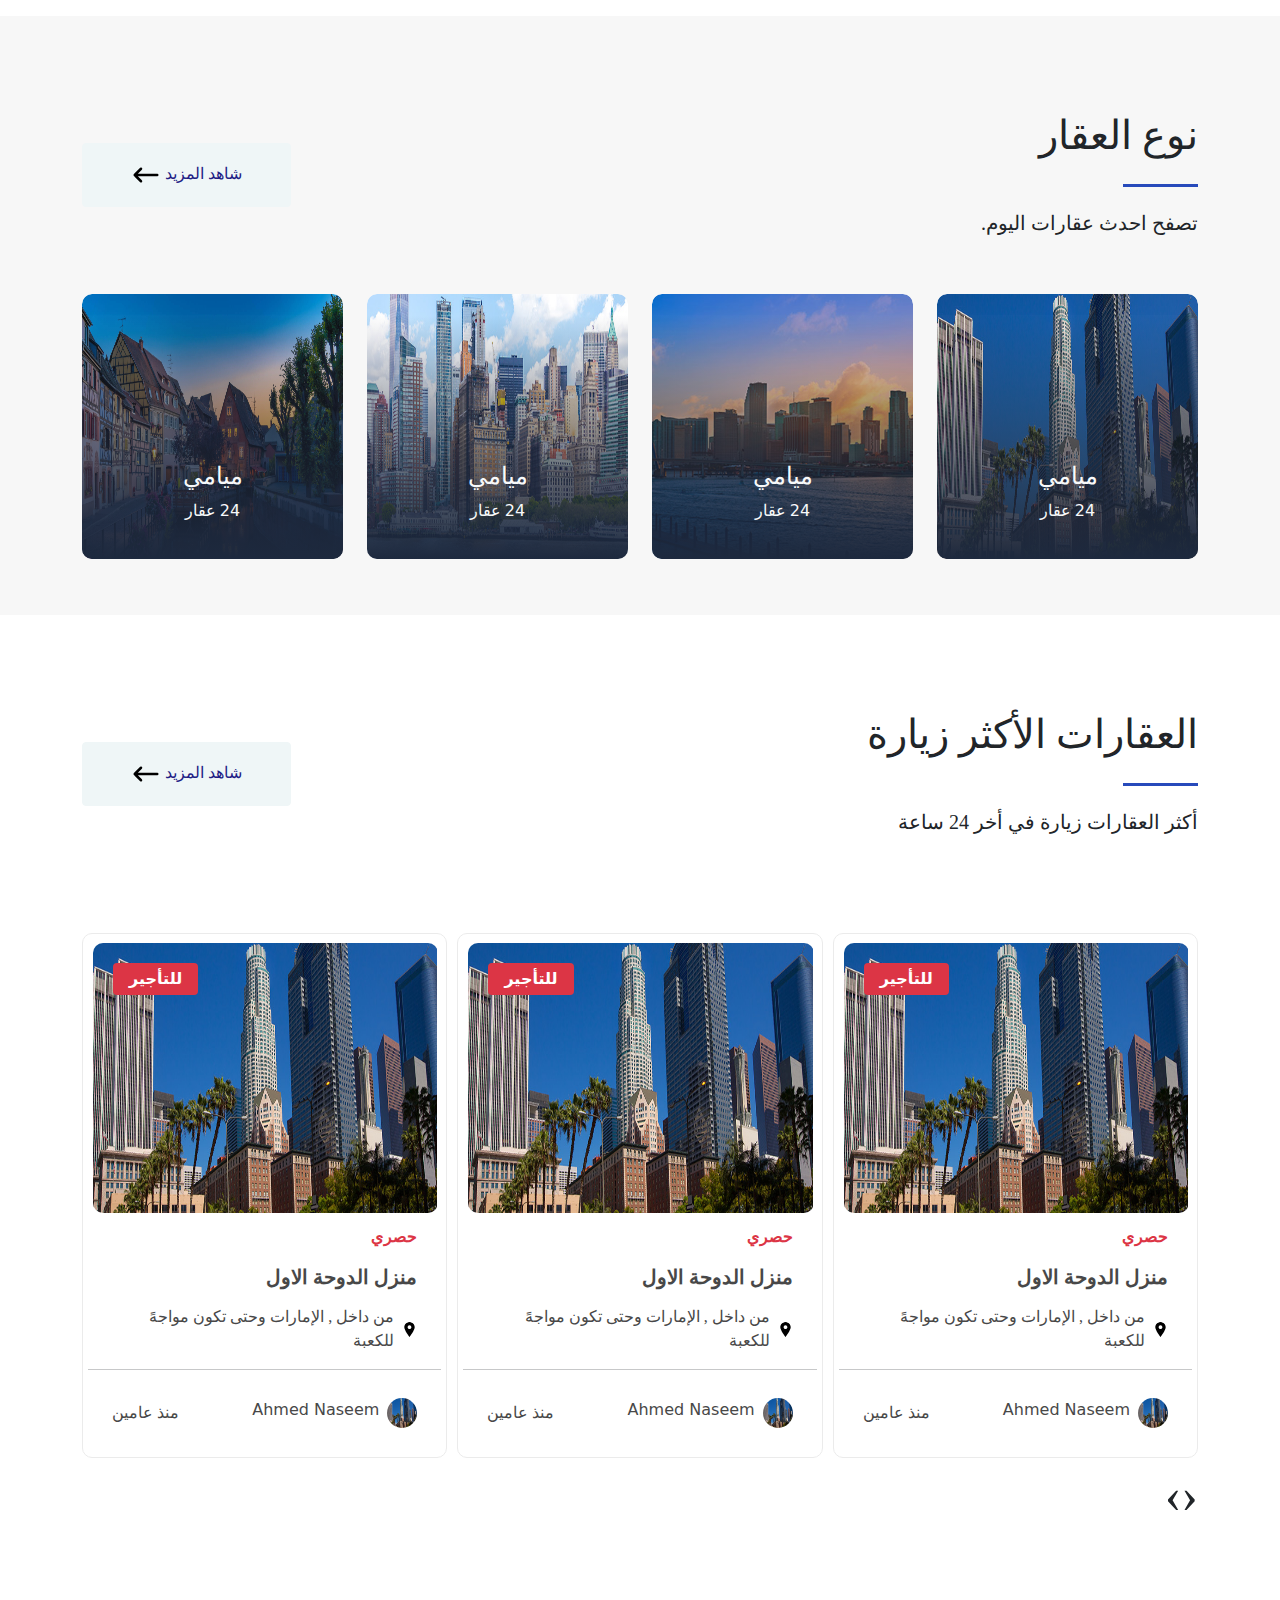
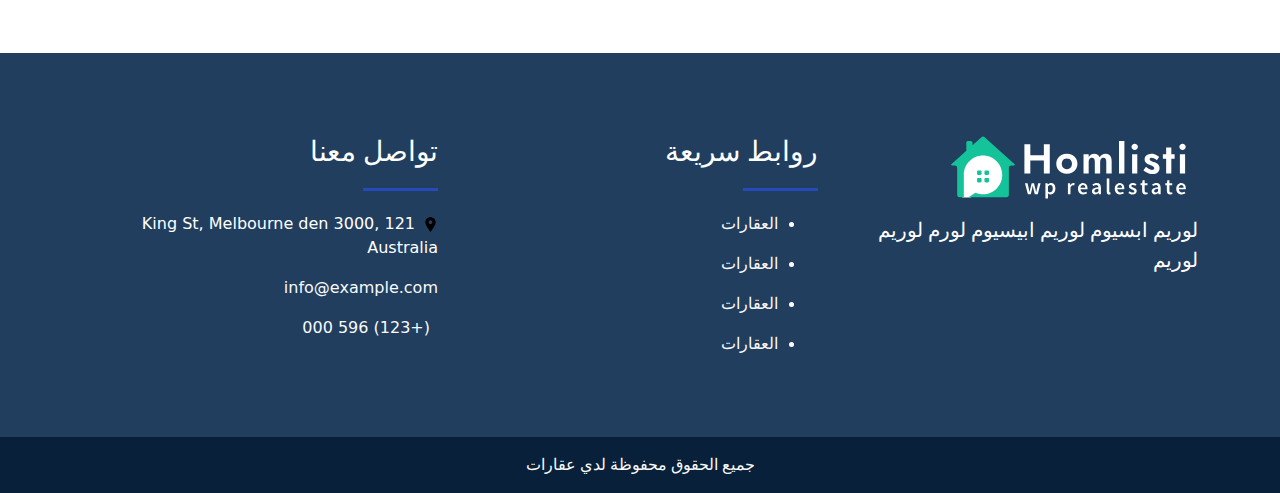
==== commit 57d616b5: "real estate details page" ====
--- a/index.html
+++ b/index.html
@@ -153,115 +153,115 @@
                             <div class="card-body mt-2 p-0">
                                 <div class="px-4">
                                     <p class="text-danger fw-bold">حصري</p>
-                                    <a href="#" class="text-decoration-none"><h5 class="card-title mt-3 fw-bold gray-color">منزل الدوحة الاول</h5></a>
-                                    <p class="mt-3 fw-light d-flex align-items-center gray-color"><img src="images/location-sign-svgrepo-com.svg" class="location ms-2" width="15" height="15" alt=""> من داخل , الإمارات وحتى تكون مواجهً للكعبة </p>
-                                    <!-- <ul class="p-0 d-flex justify-content-between">
-                                        <li class="list-inline-item m-0">رقم العقار: <span class="english-text">4</span></li>
-                                        <li class="list-inline-item m-0">رقم العقار: <span class="english-text">4</span></li>
-                                        <li class="list-inline-item m-0">رقم العقار: <span class="english-text">4</span></li>
-                                    </ul> -->
-                                </div>
-                                <hr class="m-0 mb-1">
-                                <div class="publisher d-flex align-items-center justify-content-between p-4">
-                                    <div class="info d-flex">
-                                        <img src="images/pc2.jpg" width="30" height="30" class="rounded-circle w-auto" alt="">
-                                        <span class="english-font me-2 gray-color">Ahmed Naseem</span>
-                                    </div>
-                                    <div class="info gray-color">
-                                        منذ عامين
-                                    </div>
-                                </div>
-                            </div>
-                        </div>
-                    </div>  
-                    <div class="item">
-                        <div class="card" dir="rtl">
-                            <div class="position-relative p-1">
-                                <div class="owl-carousel-img owl-theme" dir="ltr">
-                                    <div class="item position-relative">
-                                        <img src="images/pc2.jpg" class="card-img-top" height="270" alt="...">
-                                        <p class="status position-absolute text-light bg-danger text-white px-3 py-1 rounded fw-bold"><span class="english-font">للتأجير</p>        
-                                    </div>
-                                </div>
-                                
-                                
-                            </div>
-                            <div class="card-body mt-2 p-0">
-                                <div class="px-4">
-                                    <p class="text-danger fw-bold">حصري</p>
-                                    <a href="#" class="text-decoration-none"><h5 class="card-title mt-3 fw-bold gray-color">منزل الدوحة الاول</h5></a>
-                                    <p class="mt-3 fw-light d-flex align-items-center gray-color"><img src="images/location-sign-svgrepo-com.svg" class="location ms-2" width="15" height="15" alt=""> من داخل , الإمارات وحتى تكون مواجهً للكعبة </p>
-                                    <!-- <ul class="p-0 d-flex justify-content-between">
-                                        <li class="list-inline-item m-0">رقم العقار: <span class="english-text">4</span></li>
-                                        <li class="list-inline-item m-0">رقم العقار: <span class="english-text">4</span></li>
-                                        <li class="list-inline-item m-0">رقم العقار: <span class="english-text">4</span></li>
-                                    </ul> -->
-                                </div>
-                                <hr class="m-0 mb-1">
-                                <div class="publisher d-flex align-items-center justify-content-between p-4">
-                                    <div class="info d-flex">
-                                        <img src="images/pc2.jpg" width="30" height="30" class="rounded-circle w-auto" alt="">
-                                        <span class="english-font me-2 gray-color">Ahmed Naseem</span>
-                                    </div>
-                                    <div class="info gray-color">
-                                        منذ عامين
-                                    </div>
-                                </div>
-                            </div>
-                        </div>
-                    </div>  
-                    <div class="item">
-                        <div class="card" dir="rtl">
-                            <div class="position-relative p-1">
-                                <div class="owl-carousel-img owl-theme" dir="ltr">
-                                    <div class="item position-relative">
-                                        <img src="images/pc2.jpg" class="card-img-top" height="270" alt="...">
-                                        <p class="status position-absolute text-light bg-danger text-white px-3 py-1 rounded fw-bold"><span class="english-font">للتأجير</p>        
-                                    </div>
-                                </div>
-                                
-                                
-                            </div>
-                            <div class="card-body mt-2 p-0">
-                                <div class="px-4">
-                                    <p class="text-danger fw-bold">حصري</p>
-                                    <a href="#" class="text-decoration-none"><h5 class="card-title mt-3 fw-bold gray-color">منزل الدوحة الاول</h5></a>
-                                    <p class="mt-3 fw-light d-flex align-items-center gray-color"><img src="images/location-sign-svgrepo-com.svg" class="location ms-2" width="15" height="15" alt=""> من داخل , الإمارات وحتى تكون مواجهً للكعبة </p>
-                                    <!-- <ul class="p-0 d-flex justify-content-between">
-                                        <li class="list-inline-item m-0">رقم العقار: <span class="english-text">4</span></li>
-                                        <li class="list-inline-item m-0">رقم العقار: <span class="english-text">4</span></li>
-                                        <li class="list-inline-item m-0">رقم العقار: <span class="english-text">4</span></li>
-                                    </ul> -->
-                                </div>
-                                <hr class="m-0 mb-1">
-                                <div class="publisher d-flex align-items-center justify-content-between p-4">
-                                    <div class="info d-flex">
-                                        <img src="images/pc2.jpg" width="30" height="30" class="rounded-circle w-auto" alt="">
-                                        <span class="english-font me-2 gray-color">Ahmed Naseem</span>
-                                    </div>
-                                    <div class="info gray-color">
-                                        منذ عامين
-                                    </div>
-                                </div>
-                            </div>
-                        </div>
-                    </div>  
-                    <div class="item">
-                        <div class="card" dir="rtl">
-                            <div class="position-relative p-1">
-                                <div class="owl-carousel-img owl-theme" dir="ltr">
-                                    <div class="item position-relative">
-                                        <img src="images/pc2.jpg" class="card-img-top" height="270" alt="...">
-                                        <p class="status position-absolute text-light bg-danger text-white px-3 py-1 rounded fw-bold"><span class="english-font">للتأجير</p>        
-                                    </div>
-                                </div>
-                                
-                                
-                            </div>
-                            <div class="card-body mt-2 p-0">
-                                <div class="px-4">
-                                    <p class="text-danger fw-bold">حصري</p>
-                                    <a href="#" class="text-decoration-none"><h5 class="card-title mt-3 fw-bold gray-color">منزل الدوحة الاول</h5></a>
+                                    <a href="details.html" class="text-decoration-none"><h5 class="card-title mt-3 fw-bold gray-color">منزل الدوحة الاول</h5></a>
+                                    <p class="mt-3 fw-light d-flex align-items-center gray-color"><img src="images/location-sign-svgrepo-com.svg" class="location ms-2" width="15" height="15" alt=""> من داخل , الإمارات وحتى تكون مواجهً للكعبة </p>
+                                    <!-- <ul class="p-0 d-flex justify-content-between">
+                                        <li class="list-inline-item m-0">رقم العقار: <span class="english-text">4</span></li>
+                                        <li class="list-inline-item m-0">رقم العقار: <span class="english-text">4</span></li>
+                                        <li class="list-inline-item m-0">رقم العقار: <span class="english-text">4</span></li>
+                                    </ul> -->
+                                </div>
+                                <hr class="m-0 mb-1">
+                                <div class="publisher d-flex align-items-center justify-content-between p-4">
+                                    <div class="info d-flex">
+                                        <img src="images/pc2.jpg" width="30" height="30" class="rounded-circle w-auto" alt="">
+                                        <span class="english-font me-2 gray-color">Ahmed Naseem</span>
+                                    </div>
+                                    <div class="info gray-color">
+                                        منذ عامين
+                                    </div>
+                                </div>
+                            </div>
+                        </div>
+                    </div>  
+                    <div class="item">
+                        <div class="card" dir="rtl">
+                            <div class="position-relative p-1">
+                                <div class="owl-carousel-img owl-theme" dir="ltr">
+                                    <div class="item position-relative">
+                                        <img src="images/pc2.jpg" class="card-img-top" height="270" alt="...">
+                                        <p class="status position-absolute text-light bg-danger text-white px-3 py-1 rounded fw-bold"><span class="english-font">للتأجير</p>        
+                                    </div>
+                                </div>
+                                
+                                
+                            </div>
+                            <div class="card-body mt-2 p-0">
+                                <div class="px-4">
+                                    <p class="text-danger fw-bold">حصري</p>
+                                    <a href="details.html" class="text-decoration-none"><h5 class="card-title mt-3 fw-bold gray-color">منزل الدوحة الاول</h5></a>
+                                    <p class="mt-3 fw-light d-flex align-items-center gray-color"><img src="images/location-sign-svgrepo-com.svg" class="location ms-2" width="15" height="15" alt=""> من داخل , الإمارات وحتى تكون مواجهً للكعبة </p>
+                                    <!-- <ul class="p-0 d-flex justify-content-between">
+                                        <li class="list-inline-item m-0">رقم العقار: <span class="english-text">4</span></li>
+                                        <li class="list-inline-item m-0">رقم العقار: <span class="english-text">4</span></li>
+                                        <li class="list-inline-item m-0">رقم العقار: <span class="english-text">4</span></li>
+                                    </ul> -->
+                                </div>
+                                <hr class="m-0 mb-1">
+                                <div class="publisher d-flex align-items-center justify-content-between p-4">
+                                    <div class="info d-flex">
+                                        <img src="images/pc2.jpg" width="30" height="30" class="rounded-circle w-auto" alt="">
+                                        <span class="english-font me-2 gray-color">Ahmed Naseem</span>
+                                    </div>
+                                    <div class="info gray-color">
+                                        منذ عامين
+                                    </div>
+                                </div>
+                            </div>
+                        </div>
+                    </div>  
+                    <div class="item">
+                        <div class="card" dir="rtl">
+                            <div class="position-relative p-1">
+                                <div class="owl-carousel-img owl-theme" dir="ltr">
+                                    <div class="item position-relative">
+                                        <img src="images/pc2.jpg" class="card-img-top" height="270" alt="...">
+                                        <p class="status position-absolute text-light bg-danger text-white px-3 py-1 rounded fw-bold"><span class="english-font">للتأجير</p>        
+                                    </div>
+                                </div>
+                                
+                                
+                            </div>
+                            <div class="card-body mt-2 p-0">
+                                <div class="px-4">
+                                    <p class="text-danger fw-bold">حصري</p>
+                                    <a href="details.html" class="text-decoration-none"><h5 class="card-title mt-3 fw-bold gray-color">منزل الدوحة الاول</h5></a>
+                                    <p class="mt-3 fw-light d-flex align-items-center gray-color"><img src="images/location-sign-svgrepo-com.svg" class="location ms-2" width="15" height="15" alt=""> من داخل , الإمارات وحتى تكون مواجهً للكعبة </p>
+                                    <!-- <ul class="p-0 d-flex justify-content-between">
+                                        <li class="list-inline-item m-0">رقم العقار: <span class="english-text">4</span></li>
+                                        <li class="list-inline-item m-0">رقم العقار: <span class="english-text">4</span></li>
+                                        <li class="list-inline-item m-0">رقم العقار: <span class="english-text">4</span></li>
+                                    </ul> -->
+                                </div>
+                                <hr class="m-0 mb-1">
+                                <div class="publisher d-flex align-items-center justify-content-between p-4">
+                                    <div class="info d-flex">
+                                        <img src="images/pc2.jpg" width="30" height="30" class="rounded-circle w-auto" alt="">
+                                        <span class="english-font me-2 gray-color">Ahmed Naseem</span>
+                                    </div>
+                                    <div class="info gray-color">
+                                        منذ عامين
+                                    </div>
+                                </div>
+                            </div>
+                        </div>
+                    </div>  
+                    <div class="item">
+                        <div class="card" dir="rtl">
+                            <div class="position-relative p-1">
+                                <div class="owl-carousel-img owl-theme" dir="ltr">
+                                    <div class="item position-relative">
+                                        <img src="images/pc2.jpg" class="card-img-top" height="270" alt="...">
+                                        <p class="status position-absolute text-light bg-danger text-white px-3 py-1 rounded fw-bold"><span class="english-font">للتأجير</p>        
+                                    </div>
+                                </div>
+                                
+                                
+                            </div>
+                            <div class="card-body mt-2 p-0">
+                                <div class="px-4">
+                                    <p class="text-danger fw-bold">حصري</p>
+                                    <a href="details.html" class="text-decoration-none"><h5 class="card-title mt-3 fw-bold gray-color">منزل الدوحة الاول</h5></a>
                                     <p class="mt-3 fw-light d-flex align-items-center gray-color"><img src="images/location-sign-svgrepo-com.svg" class="location ms-2" width="15" height="15" alt=""> من داخل , الإمارات وحتى تكون مواجهً للكعبة </p>
                                     <!-- <ul class="p-0 d-flex justify-content-between">
                                         <li class="list-inline-item m-0">رقم العقار: <span class="english-text">4</span></li>
@@ -444,115 +444,115 @@
                             <div class="card-body mt-2 p-0">
                                 <div class="px-4">
                                     <p class="text-danger fw-bold">حصري</p>
-                                    <a href="#" class="text-decoration-none"><h5 class="card-title mt-3 fw-bold gray-color">منزل الدوحة الاول</h5></a>
-                                    <p class="mt-3 fw-light d-flex align-items-center gray-color"><img src="images/location-sign-svgrepo-com.svg" class="location ms-2" width="15" height="15" alt=""> من داخل , الإمارات وحتى تكون مواجهً للكعبة </p>
-                                    <!-- <ul class="p-0 d-flex justify-content-between">
-                                        <li class="list-inline-item m-0">رقم العقار: <span class="english-text">4</span></li>
-                                        <li class="list-inline-item m-0">رقم العقار: <span class="english-text">4</span></li>
-                                        <li class="list-inline-item m-0">رقم العقار: <span class="english-text">4</span></li>
-                                    </ul> -->
-                                </div>
-                                <hr class="m-0 mb-1">
-                                <div class="publisher d-flex align-items-center justify-content-between p-4">
-                                    <div class="info d-flex">
-                                        <img src="images/pc2.jpg" width="30" height="30" class="rounded-circle w-auto" alt="">
-                                        <span class="english-font me-2 gray-color">Ahmed Naseem</span>
-                                    </div>
-                                    <div class="info gray-color">
-                                        منذ عامين
-                                    </div>
-                                </div>
-                            </div>
-                        </div>
-                    </div>  
-                    <div class="item">
-                        <div class="card" dir="rtl">
-                            <div class="position-relative p-1">
-                                <div class="owl-carousel-img owl-theme" dir="ltr">
-                                    <div class="item position-relative">
-                                        <img src="images/pc2.jpg" class="card-img-top" height="270" alt="...">
-                                        <p class="status position-absolute text-light bg-danger text-white px-3 py-1 rounded fw-bold"><span class="english-font">للتأجير</p>        
-                                    </div>
-                                </div>
-                                
-                                
-                            </div>
-                            <div class="card-body mt-2 p-0">
-                                <div class="px-4">
-                                    <p class="text-danger fw-bold">حصري</p>
-                                    <a href="#" class="text-decoration-none"><h5 class="card-title mt-3 fw-bold gray-color">منزل الدوحة الاول</h5></a>
-                                    <p class="mt-3 fw-light d-flex align-items-center gray-color"><img src="images/location-sign-svgrepo-com.svg" class="location ms-2" width="15" height="15" alt=""> من داخل , الإمارات وحتى تكون مواجهً للكعبة </p>
-                                    <!-- <ul class="p-0 d-flex justify-content-between">
-                                        <li class="list-inline-item m-0">رقم العقار: <span class="english-text">4</span></li>
-                                        <li class="list-inline-item m-0">رقم العقار: <span class="english-text">4</span></li>
-                                        <li class="list-inline-item m-0">رقم العقار: <span class="english-text">4</span></li>
-                                    </ul> -->
-                                </div>
-                                <hr class="m-0 mb-1">
-                                <div class="publisher d-flex align-items-center justify-content-between p-4">
-                                    <div class="info d-flex">
-                                        <img src="images/pc2.jpg" width="30" height="30" class="rounded-circle w-auto" alt="">
-                                        <span class="english-font me-2 gray-color">Ahmed Naseem</span>
-                                    </div>
-                                    <div class="info gray-color">
-                                        منذ عامين
-                                    </div>
-                                </div>
-                            </div>
-                        </div>
-                    </div>  
-                    <div class="item">
-                        <div class="card" dir="rtl">
-                            <div class="position-relative p-1">
-                                <div class="owl-carousel-img owl-theme" dir="ltr">
-                                    <div class="item position-relative">
-                                        <img src="images/pc2.jpg" class="card-img-top" height="270" alt="...">
-                                        <p class="status position-absolute text-light bg-danger text-white px-3 py-1 rounded fw-bold"><span class="english-font">للتأجير</p>        
-                                    </div>
-                                </div>
-                                
-                                
-                            </div>
-                            <div class="card-body mt-2 p-0">
-                                <div class="px-4">
-                                    <p class="text-danger fw-bold">حصري</p>
-                                    <a href="#" class="text-decoration-none"><h5 class="card-title mt-3 fw-bold gray-color">منزل الدوحة الاول</h5></a>
-                                    <p class="mt-3 fw-light d-flex align-items-center gray-color"><img src="images/location-sign-svgrepo-com.svg" class="location ms-2" width="15" height="15" alt=""> من داخل , الإمارات وحتى تكون مواجهً للكعبة </p>
-                                    <!-- <ul class="p-0 d-flex justify-content-between">
-                                        <li class="list-inline-item m-0">رقم العقار: <span class="english-text">4</span></li>
-                                        <li class="list-inline-item m-0">رقم العقار: <span class="english-text">4</span></li>
-                                        <li class="list-inline-item m-0">رقم العقار: <span class="english-text">4</span></li>
-                                    </ul> -->
-                                </div>
-                                <hr class="m-0 mb-1">
-                                <div class="publisher d-flex align-items-center justify-content-between p-4">
-                                    <div class="info d-flex">
-                                        <img src="images/pc2.jpg" width="30" height="30" class="rounded-circle w-auto" alt="">
-                                        <span class="english-font me-2 gray-color">Ahmed Naseem</span>
-                                    </div>
-                                    <div class="info gray-color">
-                                        منذ عامين
-                                    </div>
-                                </div>
-                            </div>
-                        </div>
-                    </div>  
-                    <div class="item">
-                        <div class="card" dir="rtl">
-                            <div class="position-relative p-1">
-                                <div class="owl-carousel-img owl-theme" dir="ltr">
-                                    <div class="item position-relative">
-                                        <img src="images/pc2.jpg" class="card-img-top" height="270" alt="...">
-                                        <p class="status position-absolute text-light bg-danger text-white px-3 py-1 rounded fw-bold"><span class="english-font">للتأجير</p>        
-                                    </div>
-                                </div>
-                                
-                                
-                            </div>
-                            <div class="card-body mt-2 p-0">
-                                <div class="px-4">
-                                    <p class="text-danger fw-bold">حصري</p>
-                                    <a href="#" class="text-decoration-none"><h5 class="card-title mt-3 fw-bold gray-color">منزل الدوحة الاول</h5></a>
+                                    <a href="details.html" class="text-decoration-none"><h5 class="card-title mt-3 fw-bold gray-color">منزل الدوحة الاول</h5></a>
+                                    <p class="mt-3 fw-light d-flex align-items-center gray-color"><img src="images/location-sign-svgrepo-com.svg" class="location ms-2" width="15" height="15" alt=""> من داخل , الإمارات وحتى تكون مواجهً للكعبة </p>
+                                    <!-- <ul class="p-0 d-flex justify-content-between">
+                                        <li class="list-inline-item m-0">رقم العقار: <span class="english-text">4</span></li>
+                                        <li class="list-inline-item m-0">رقم العقار: <span class="english-text">4</span></li>
+                                        <li class="list-inline-item m-0">رقم العقار: <span class="english-text">4</span></li>
+                                    </ul> -->
+                                </div>
+                                <hr class="m-0 mb-1">
+                                <div class="publisher d-flex align-items-center justify-content-between p-4">
+                                    <div class="info d-flex">
+                                        <img src="images/pc2.jpg" width="30" height="30" class="rounded-circle w-auto" alt="">
+                                        <span class="english-font me-2 gray-color">Ahmed Naseem</span>
+                                    </div>
+                                    <div class="info gray-color">
+                                        منذ عامين
+                                    </div>
+                                </div>
+                            </div>
+                        </div>
+                    </div>  
+                    <div class="item">
+                        <div class="card" dir="rtl">
+                            <div class="position-relative p-1">
+                                <div class="owl-carousel-img owl-theme" dir="ltr">
+                                    <div class="item position-relative">
+                                        <img src="images/pc2.jpg" class="card-img-top" height="270" alt="...">
+                                        <p class="status position-absolute text-light bg-danger text-white px-3 py-1 rounded fw-bold"><span class="english-font">للتأجير</p>        
+                                    </div>
+                                </div>
+                                
+                                
+                            </div>
+                            <div class="card-body mt-2 p-0">
+                                <div class="px-4">
+                                    <p class="text-danger fw-bold">حصري</p>
+                                    <a href="details.html" class="text-decoration-none"><h5 class="card-title mt-3 fw-bold gray-color">منزل الدوحة الاول</h5></a>
+                                    <p class="mt-3 fw-light d-flex align-items-center gray-color"><img src="images/location-sign-svgrepo-com.svg" class="location ms-2" width="15" height="15" alt=""> من داخل , الإمارات وحتى تكون مواجهً للكعبة </p>
+                                    <!-- <ul class="p-0 d-flex justify-content-between">
+                                        <li class="list-inline-item m-0">رقم العقار: <span class="english-text">4</span></li>
+                                        <li class="list-inline-item m-0">رقم العقار: <span class="english-text">4</span></li>
+                                        <li class="list-inline-item m-0">رقم العقار: <span class="english-text">4</span></li>
+                                    </ul> -->
+                                </div>
+                                <hr class="m-0 mb-1">
+                                <div class="publisher d-flex align-items-center justify-content-between p-4">
+                                    <div class="info d-flex">
+                                        <img src="images/pc2.jpg" width="30" height="30" class="rounded-circle w-auto" alt="">
+                                        <span class="english-font me-2 gray-color">Ahmed Naseem</span>
+                                    </div>
+                                    <div class="info gray-color">
+                                        منذ عامين
+                                    </div>
+                                </div>
+                            </div>
+                        </div>
+                    </div>  
+                    <div class="item">
+                        <div class="card" dir="rtl">
+                            <div class="position-relative p-1">
+                                <div class="owl-carousel-img owl-theme" dir="ltr">
+                                    <div class="item position-relative">
+                                        <img src="images/pc2.jpg" class="card-img-top" height="270" alt="...">
+                                        <p class="status position-absolute text-light bg-danger text-white px-3 py-1 rounded fw-bold"><span class="english-font">للتأجير</p>        
+                                    </div>
+                                </div>
+                                
+                                
+                            </div>
+                            <div class="card-body mt-2 p-0">
+                                <div class="px-4">
+                                    <p class="text-danger fw-bold">حصري</p>
+                                    <a href="details.html" class="text-decoration-none"><h5 class="card-title mt-3 fw-bold gray-color">منزل الدوحة الاول</h5></a>
+                                    <p class="mt-3 fw-light d-flex align-items-center gray-color"><img src="images/location-sign-svgrepo-com.svg" class="location ms-2" width="15" height="15" alt=""> من داخل , الإمارات وحتى تكون مواجهً للكعبة </p>
+                                    <!-- <ul class="p-0 d-flex justify-content-between">
+                                        <li class="list-inline-item m-0">رقم العقار: <span class="english-text">4</span></li>
+                                        <li class="list-inline-item m-0">رقم العقار: <span class="english-text">4</span></li>
+                                        <li class="list-inline-item m-0">رقم العقار: <span class="english-text">4</span></li>
+                                    </ul> -->
+                                </div>
+                                <hr class="m-0 mb-1">
+                                <div class="publisher d-flex align-items-center justify-content-between p-4">
+                                    <div class="info d-flex">
+                                        <img src="images/pc2.jpg" width="30" height="30" class="rounded-circle w-auto" alt="">
+                                        <span class="english-font me-2 gray-color">Ahmed Naseem</span>
+                                    </div>
+                                    <div class="info gray-color">
+                                        منذ عامين
+                                    </div>
+                                </div>
+                            </div>
+                        </div>
+                    </div>  
+                    <div class="item">
+                        <div class="card" dir="rtl">
+                            <div class="position-relative p-1">
+                                <div class="owl-carousel-img owl-theme" dir="ltr">
+                                    <div class="item position-relative">
+                                        <img src="images/pc2.jpg" class="card-img-top" height="270" alt="...">
+                                        <p class="status position-absolute text-light bg-danger text-white px-3 py-1 rounded fw-bold"><span class="english-font">للتأجير</p>        
+                                    </div>
+                                </div>
+                                
+                                
+                            </div>
+                            <div class="card-body mt-2 p-0">
+                                <div class="px-4">
+                                    <p class="text-danger fw-bold">حصري</p>
+                                    <a href="details.html" class="text-decoration-none"><h5 class="card-title mt-3 fw-bold gray-color">منزل الدوحة الاول</h5></a>
                                     <p class="mt-3 fw-light d-flex align-items-center gray-color"><img src="images/location-sign-svgrepo-com.svg" class="location ms-2" width="15" height="15" alt=""> من داخل , الإمارات وحتى تكون مواجهً للكعبة </p>
                                     <!-- <ul class="p-0 d-flex justify-content-between">
                                         <li class="list-inline-item m-0">رقم العقار: <span class="english-text">4</span></li>
--- a/css/style.css
+++ b/css/style.css
@@ -11,7 +11,9 @@
 .english-font{
     font-family: var(--bs-font-sans-serif) !important;
 }
-
+.blue-color{
+    color: var(--blue-color) !important;
+}
 
 .blue-background-color{
     background-color: var(--blue-color) !important;
@@ -64,14 +66,25 @@
     place-content: center;
 }
 
-@media(max-width:767px){
+@media(max-width:992px){
     header{
         height: auto;
     }
+    .property-main-features{
+        flex-direction: column;
+        padding: 15px;
+    }
+    .property-main-features li{
+        margin-bottom: 15px;
+    }
+    .property-features{
+        columns: unset;
+        -webkit-columns:unset
+    }
 }
 
 .shadow{
-    background-color: #0000005b;
+    background-color: #000000a8;
 }
 /* Animations */
 
@@ -263,4 +276,20 @@
 .links li:hover{
     color: var(--blue-color);
     transform: translateX(-5px);
-}+}
+
+iframe{
+    width: 100%;
+    height: 550px;
+}
+.real-estate-page-title{
+    background-image: url(../images/pc2.jpg);
+    background-position: center;
+    background-repeat: no-repeat;
+    background-size: cover;
+    color: #fff;
+    position: relative;
+    background-attachment: fixed;
+}
+
+
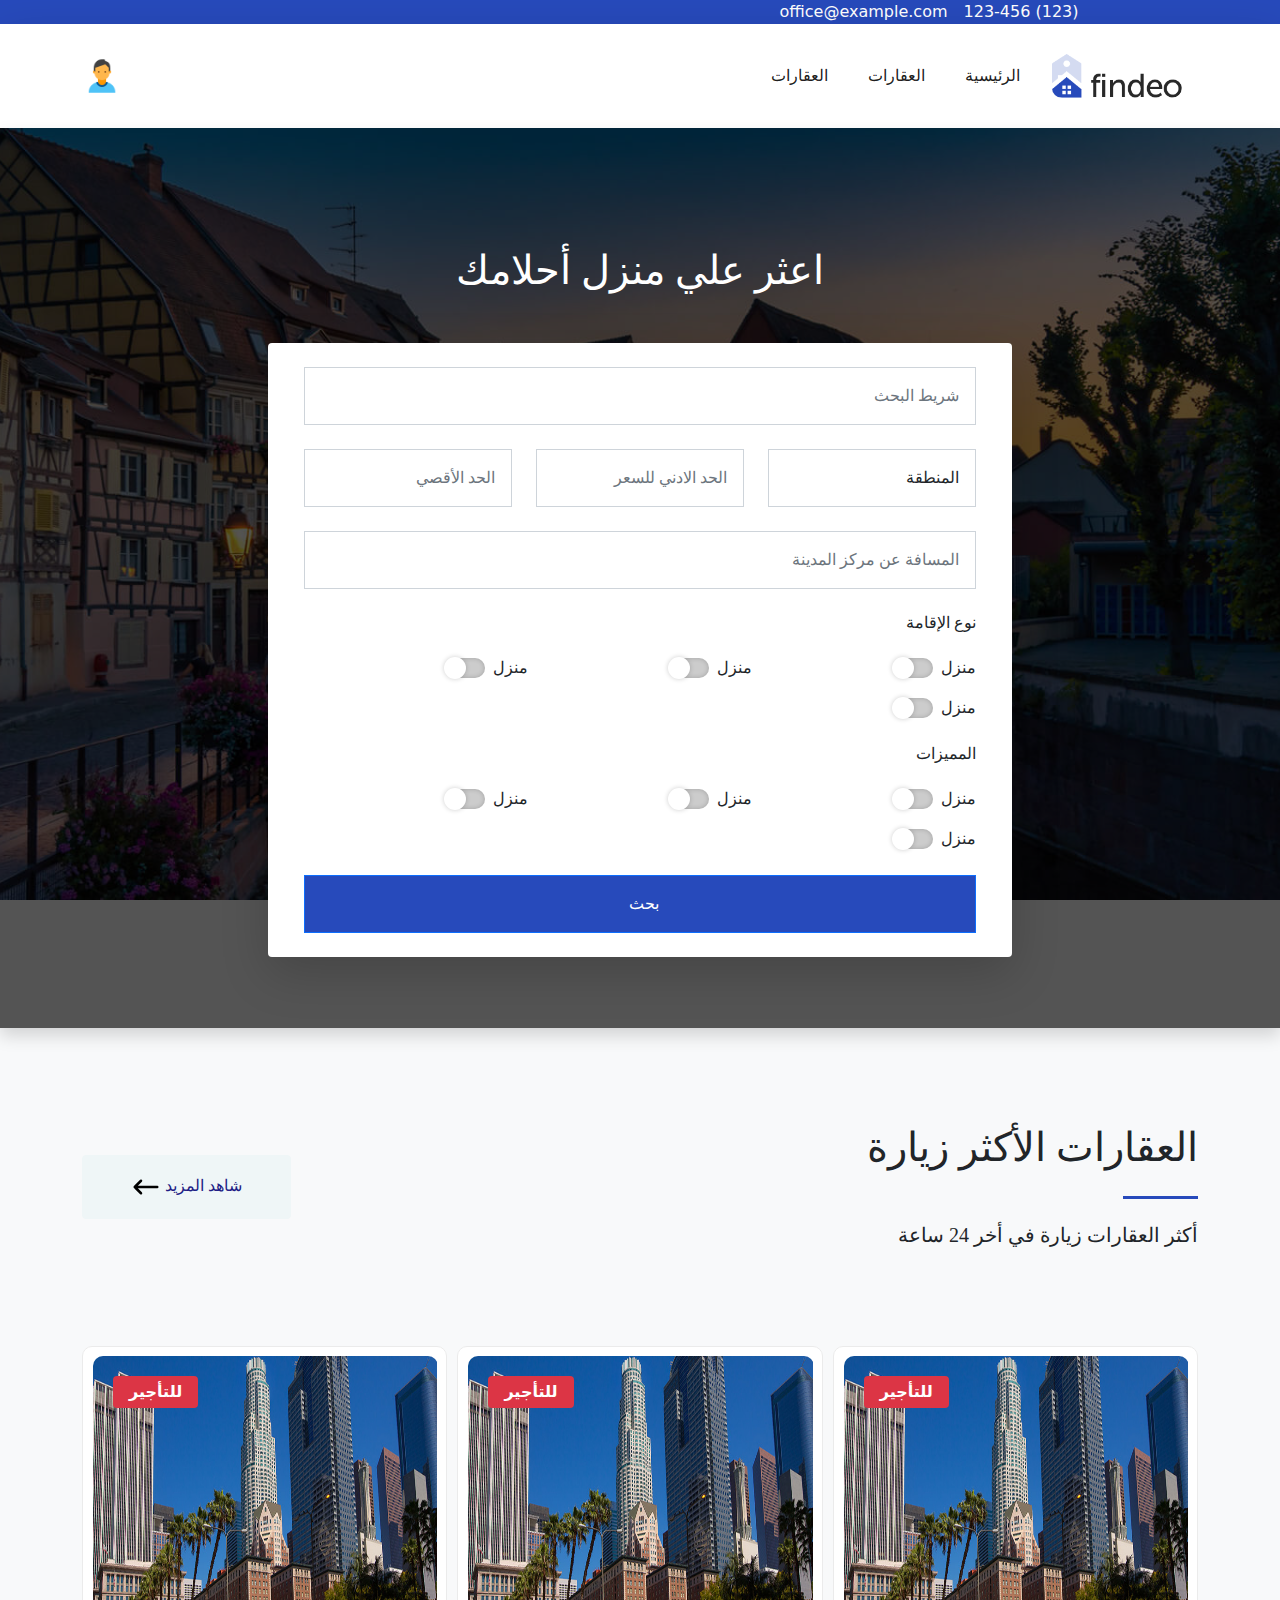
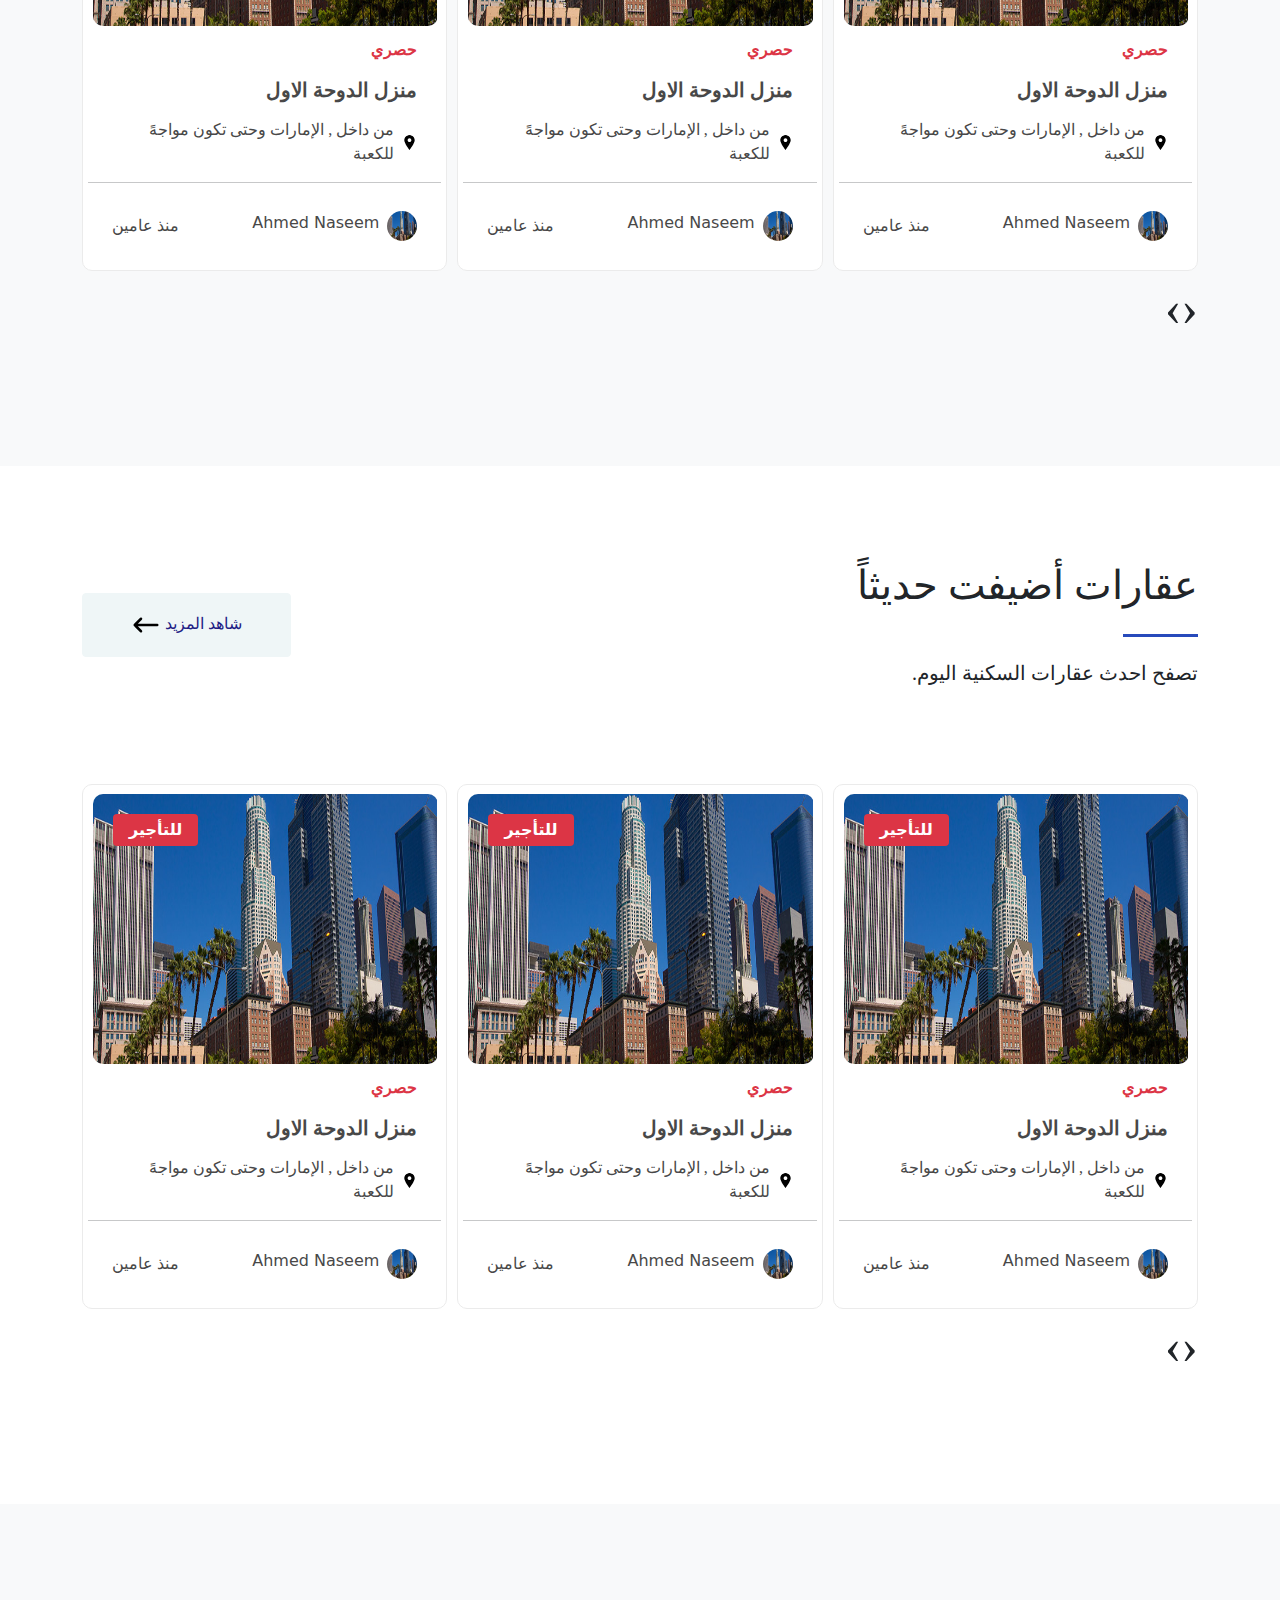
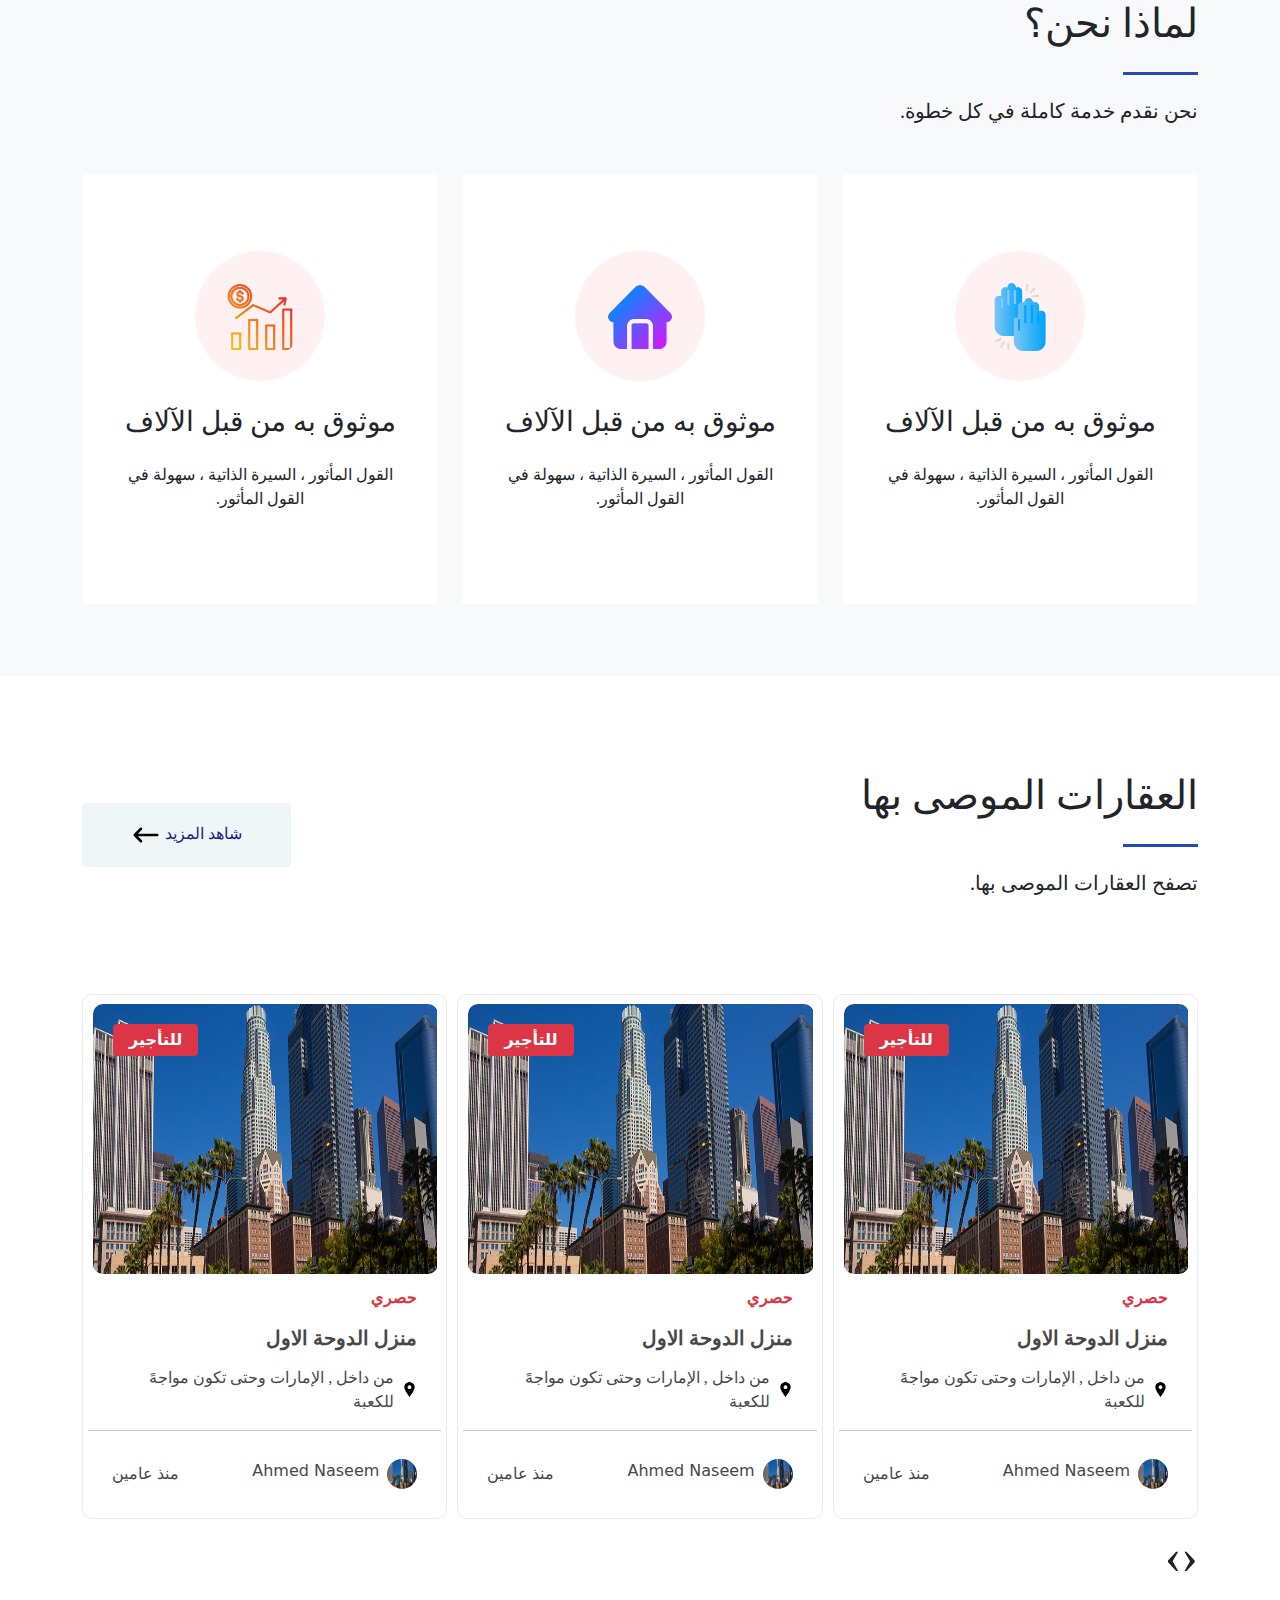
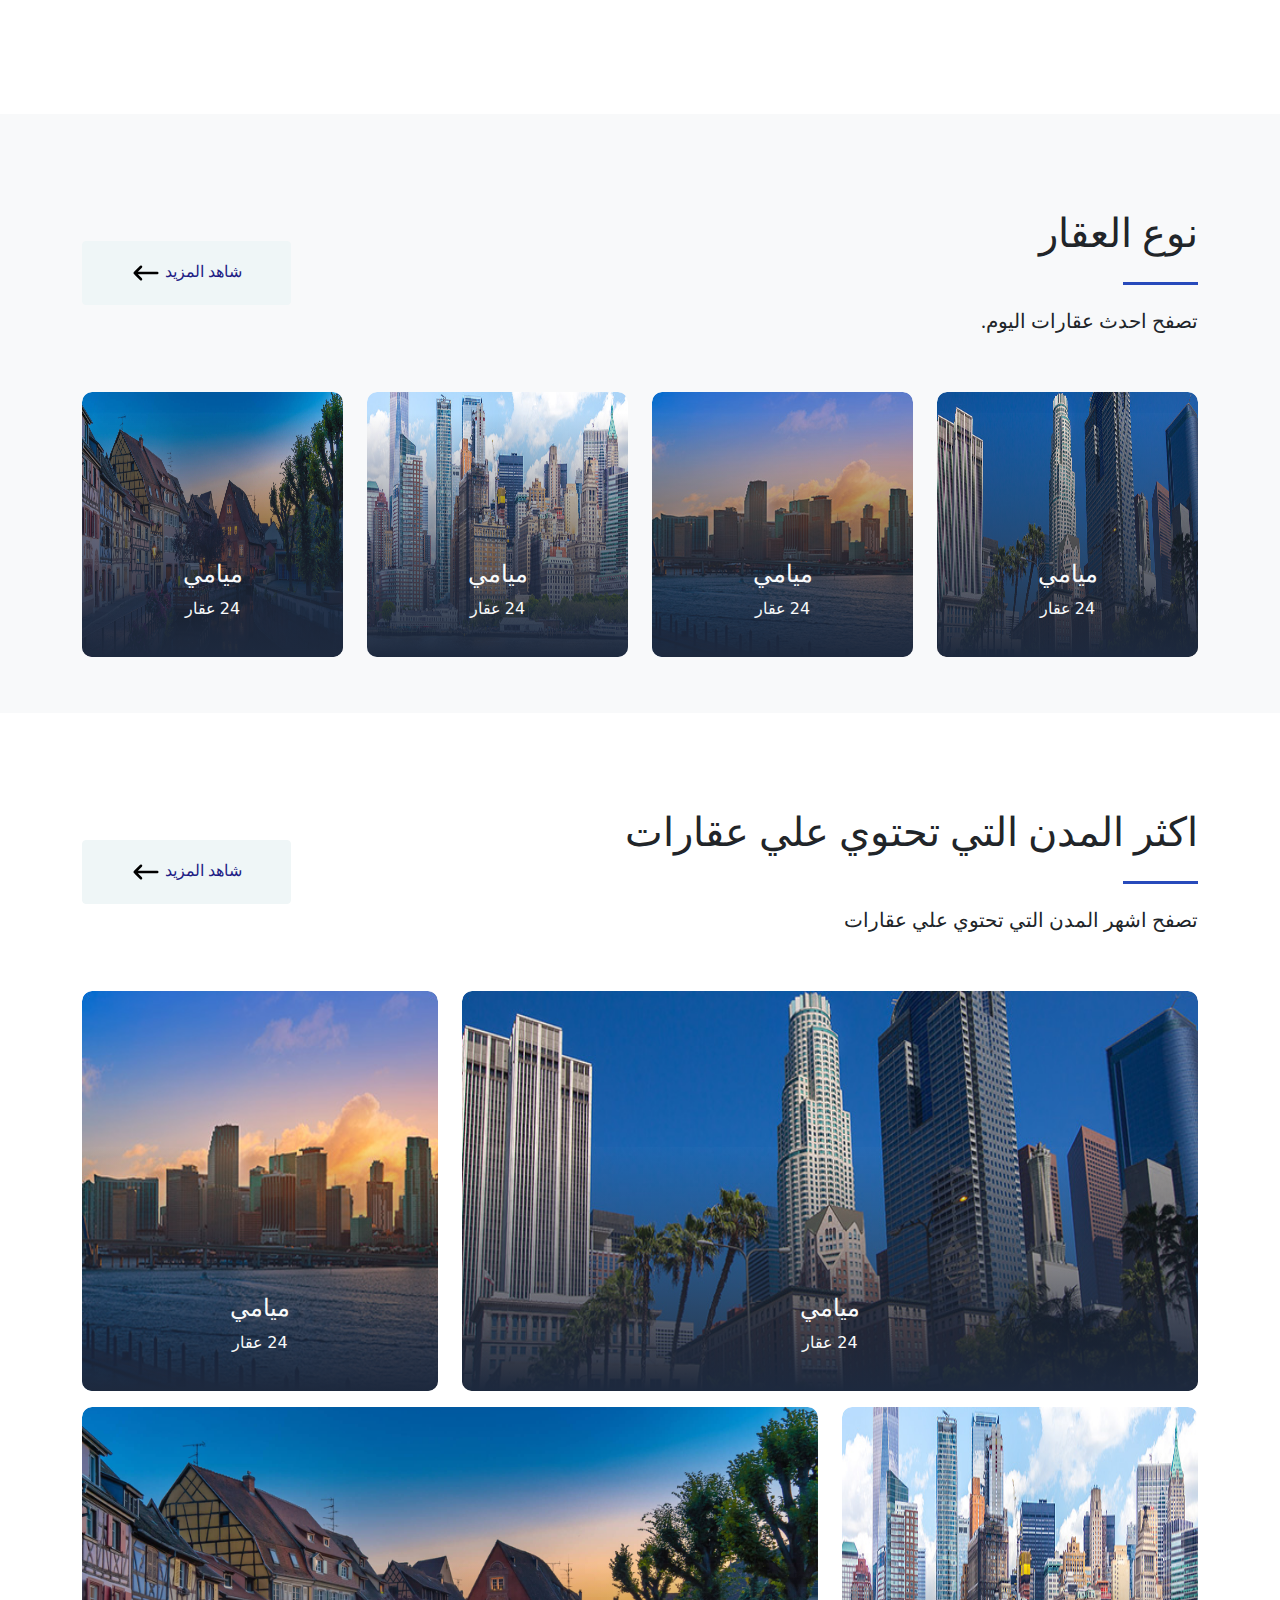
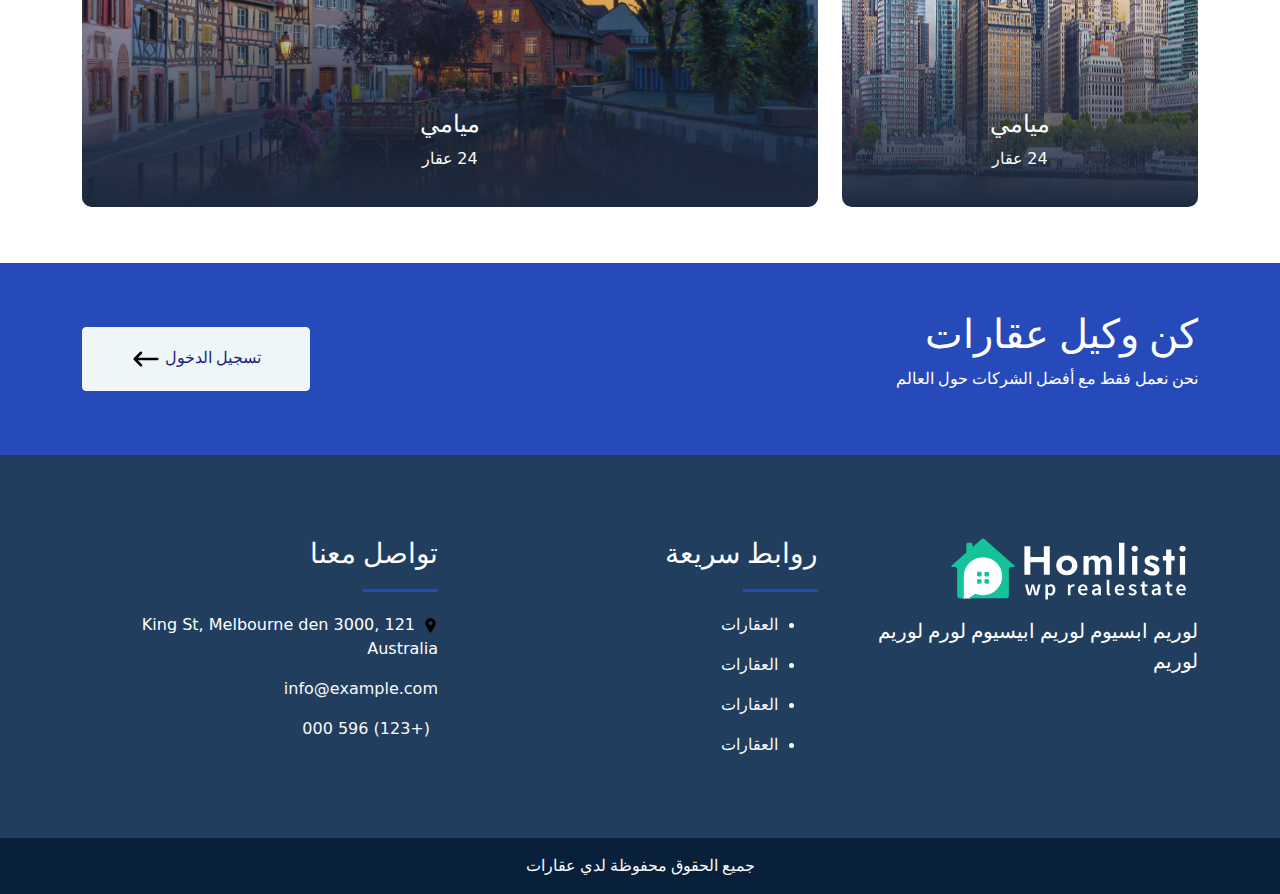
==== commit dfe8bc94: "new changes" ====
--- a/index.html
+++ b/index.html
@@ -54,7 +54,17 @@
                   </li>
                 </ul>
                 <div class="d-flex">
-                    <a href="#" class="text-black text-decoration-none nav-link rounded text-dark">تسجيل دخول <i class="fa fa-user"></i></a>
+                    <!-- <a href="#" class="text-black text-decoration-none nav-link rounded text-dark">تسجيل دخول <i class="fa fa-user"></i></a> -->
+                    <div class="dropdown">
+                        <img src="images/icons8-user-48.png" width="40" type="button" id="dropdownMenuButton1" data-bs-toggle="dropdown" aria-expanded="false" />                          
+                        <ul class="dropdown-menu border-top border-0 text-end" aria-labelledby="dropdownMenuButton1" dir="ltr">
+                          <li class="dropdown-item" dir="rtl">مرحبا احمد!</li>
+                          <li class="dropdown-item"><hr class="mb-1 mt-0"></li>
+                          
+                          <li><a class="dropdown-item mb-2" href="#"> إضافة عقار جديد <i class="fa fa-plus"></i> </a></li>
+                          <li><a class="dropdown-item" href="#">الإعدادات <i class="fa fa-gear"></i></a></li>
+                        </ul>
+                    </div>
                 </div>
               </div>
             </div>
@@ -127,13 +137,13 @@
                 </div>
             </div>
         </header>
-        <div class="3kares-most-visited p-lg-5 p-sm-1">
+        <div class="3kares-most-visited p-sm-5 p-1 bg-light">
             <div class="container">
                 <div class="title d-flex flex-wrap justify-content-between align-items-center">
                     <div>
-                        <h1 class="mt-5 mb-4">اخر المشاريع السكنية</h1>
+                        <h1 class="mt-5 mb-4">العقارات الأكثر زيارة</h1>
                         <span class="heading-divider"></span>
-                        <p class="mb-5 fs-5">تصفح احدث المشاريع السكنية اليوم.</p>
+                        <p class="mb-5 fs-5">أكثر العقارات زيارة في أخر 24 ساعة</p>
                     </div>
                     <a href="#"><button class="btn fs-14 btn-accent py-3 lh-15 px-5 mb-6 mb-lg-0">شاهد المزيد <img src="images/arrow-back-long-svgrepo-com.svg" width="30" height="30" alt=""></button></a>
                 </div>
@@ -286,13 +296,431 @@
                 </div>
             </div>
         </div>
-        <div class="3kares-most-visited p-lg-5 p-sm-1 bg-white">
+        <div class="3kares-most-visited p-sm-5 p-1 bg-white">
+            <div class="container">
+                <div class="title d-flex flex-wrap justify-content-between align-items-center">
+                    <div>
+                        <h1 class="mt-5 mb-4">عقارات أضيفت حديثاً</h1>
+                        <span class="heading-divider"></span>
+                        <p class="mb-5 fs-5">تصفح احدث عقارات السكنية اليوم.</p>
+                    </div>
+                    <a href="#"><button class="btn fs-14 btn-accent py-3 lh-15 px-5 mb-6 mb-lg-0">شاهد المزيد <img src="images/arrow-back-long-svgrepo-com.svg" width="30" height="30" alt=""></button></a>
+                </div>
+                <div class="owl-carousel py-5 owl-theme">
+                    <div class="item">
+                        <div class="card" dir="rtl">
+                            <div class="position-relative p-1">
+                                <div class="owl-carousel-img owl-theme" dir="ltr">
+                                    <div class="item position-relative">
+                                        <img src="images/pc2.jpg" class="card-img-top" height="270" alt="...">
+                                        <p class="status position-absolute text-light bg-danger text-white px-3 py-1 rounded fw-bold"><span class="english-font">للتأجير</p>        
+                                    </div>
+                                </div>
+                                
+                                
+                            </div>
+                            <div class="card-body mt-2 p-0">
+                                <div class="px-4">
+                                    <p class="text-danger fw-bold">حصري</p>
+                                    <a href="details.html" class="text-decoration-none"><h5 class="card-title mt-3 fw-bold gray-color">منزل الدوحة الاول</h5></a>
+                                    <p class="mt-3 fw-light d-flex align-items-center gray-color"><img src="images/location-sign-svgrepo-com.svg" class="location ms-2" width="15" height="15" alt=""> من داخل , الإمارات وحتى تكون مواجهً للكعبة </p>
+                                    <!-- <ul class="p-0 d-flex justify-content-between">
+                                        <li class="list-inline-item m-0">رقم العقار: <span class="english-text">4</span></li>
+                                        <li class="list-inline-item m-0">رقم العقار: <span class="english-text">4</span></li>
+                                        <li class="list-inline-item m-0">رقم العقار: <span class="english-text">4</span></li>
+                                    </ul> -->
+                                </div>
+                                <hr class="m-0 mb-1">
+                                <div class="publisher d-flex align-items-center justify-content-between p-4">
+                                    <div class="info d-flex">
+                                        <img src="images/pc2.jpg" width="30" height="30" class="rounded-circle w-auto" alt="">
+                                        <span class="english-font me-2 gray-color">Ahmed Naseem</span>
+                                    </div>
+                                    <div class="info gray-color">
+                                        منذ عامين
+                                    </div>
+                                </div>
+                            </div>
+                        </div>
+                    </div>  
+                    <div class="item">
+                        <div class="card" dir="rtl">
+                            <div class="position-relative p-1">
+                                <div class="owl-carousel-img owl-theme" dir="ltr">
+                                    <div class="item position-relative">
+                                        <img src="images/pc2.jpg" class="card-img-top" height="270" alt="...">
+                                        <p class="status position-absolute text-light bg-danger text-white px-3 py-1 rounded fw-bold"><span class="english-font">للتأجير</p>        
+                                    </div>
+                                </div>
+                                
+                                
+                            </div>
+                            <div class="card-body mt-2 p-0">
+                                <div class="px-4">
+                                    <p class="text-danger fw-bold">حصري</p>
+                                    <a href="details.html" class="text-decoration-none"><h5 class="card-title mt-3 fw-bold gray-color">منزل الدوحة الاول</h5></a>
+                                    <p class="mt-3 fw-light d-flex align-items-center gray-color"><img src="images/location-sign-svgrepo-com.svg" class="location ms-2" width="15" height="15" alt=""> من داخل , الإمارات وحتى تكون مواجهً للكعبة </p>
+                                    <!-- <ul class="p-0 d-flex justify-content-between">
+                                        <li class="list-inline-item m-0">رقم العقار: <span class="english-text">4</span></li>
+                                        <li class="list-inline-item m-0">رقم العقار: <span class="english-text">4</span></li>
+                                        <li class="list-inline-item m-0">رقم العقار: <span class="english-text">4</span></li>
+                                    </ul> -->
+                                </div>
+                                <hr class="m-0 mb-1">
+                                <div class="publisher d-flex align-items-center justify-content-between p-4">
+                                    <div class="info d-flex">
+                                        <img src="images/pc2.jpg" width="30" height="30" class="rounded-circle w-auto" alt="">
+                                        <span class="english-font me-2 gray-color">Ahmed Naseem</span>
+                                    </div>
+                                    <div class="info gray-color">
+                                        منذ عامين
+                                    </div>
+                                </div>
+                            </div>
+                        </div>
+                    </div>  
+                    <div class="item">
+                        <div class="card" dir="rtl">
+                            <div class="position-relative p-1">
+                                <div class="owl-carousel-img owl-theme" dir="ltr">
+                                    <div class="item position-relative">
+                                        <img src="images/pc2.jpg" class="card-img-top" height="270" alt="...">
+                                        <p class="status position-absolute text-light bg-danger text-white px-3 py-1 rounded fw-bold"><span class="english-font">للتأجير</p>        
+                                    </div>
+                                </div>
+                                
+                                
+                            </div>
+                            <div class="card-body mt-2 p-0">
+                                <div class="px-4">
+                                    <p class="text-danger fw-bold">حصري</p>
+                                    <a href="details.html" class="text-decoration-none"><h5 class="card-title mt-3 fw-bold gray-color">منزل الدوحة الاول</h5></a>
+                                    <p class="mt-3 fw-light d-flex align-items-center gray-color"><img src="images/location-sign-svgrepo-com.svg" class="location ms-2" width="15" height="15" alt=""> من داخل , الإمارات وحتى تكون مواجهً للكعبة </p>
+                                    <!-- <ul class="p-0 d-flex justify-content-between">
+                                        <li class="list-inline-item m-0">رقم العقار: <span class="english-text">4</span></li>
+                                        <li class="list-inline-item m-0">رقم العقار: <span class="english-text">4</span></li>
+                                        <li class="list-inline-item m-0">رقم العقار: <span class="english-text">4</span></li>
+                                    </ul> -->
+                                </div>
+                                <hr class="m-0 mb-1">
+                                <div class="publisher d-flex align-items-center justify-content-between p-4">
+                                    <div class="info d-flex">
+                                        <img src="images/pc2.jpg" width="30" height="30" class="rounded-circle w-auto" alt="">
+                                        <span class="english-font me-2 gray-color">Ahmed Naseem</span>
+                                    </div>
+                                    <div class="info gray-color">
+                                        منذ عامين
+                                    </div>
+                                </div>
+                            </div>
+                        </div>
+                    </div>  
+                    <div class="item">
+                        <div class="card" dir="rtl">
+                            <div class="position-relative p-1">
+                                <div class="owl-carousel-img owl-theme" dir="ltr">
+                                    <div class="item position-relative">
+                                        <img src="images/pc2.jpg" class="card-img-top" height="270" alt="...">
+                                        <p class="status position-absolute text-light bg-danger text-white px-3 py-1 rounded fw-bold"><span class="english-font">للتأجير</p>        
+                                    </div>
+                                </div>
+                                
+                                
+                            </div>
+                            <div class="card-body mt-2 p-0">
+                                <div class="px-4">
+                                    <p class="text-danger fw-bold">حصري</p>
+                                    <a href="details.html" class="text-decoration-none"><h5 class="card-title mt-3 fw-bold gray-color">منزل الدوحة الاول</h5></a>
+                                    <p class="mt-3 fw-light d-flex align-items-center gray-color"><img src="images/location-sign-svgrepo-com.svg" class="location ms-2" width="15" height="15" alt=""> من داخل , الإمارات وحتى تكون مواجهً للكعبة </p>
+                                    <!-- <ul class="p-0 d-flex justify-content-between">
+                                        <li class="list-inline-item m-0">رقم العقار: <span class="english-text">4</span></li>
+                                        <li class="list-inline-item m-0">رقم العقار: <span class="english-text">4</span></li>
+                                        <li class="list-inline-item m-0">رقم العقار: <span class="english-text">4</span></li>
+                                    </ul> -->
+                                </div>
+                                <hr class="m-0 mb-1">
+                                <div class="publisher d-flex align-items-center justify-content-between p-4">
+                                    <div class="info d-flex">
+                                        <img src="images/pc2.jpg" width="30" height="30" class="rounded-circle w-auto" alt="">
+                                        <span class="english-font me-2 gray-color">Ahmed Naseem</span>
+                                    </div>
+                                    <div class="info gray-color">
+                                        منذ عامين
+                                    </div>
+                                </div>
+                            </div>
+                        </div>
+                    </div>  
+
+                </div>
+            </div>
+        </div>
+        <div class="p-sm-5 p-1 bg-light">
+            <div class="container">
+                <div class="title d-flex flex-wrap justify-content-between align-items-center">
+                    <div>
+                        <h1 class="mt-5 mb-4">لماذا نحن؟</h1>
+                        <span class="heading-divider"></span>
+                        <p class="mb-5 fs-5">نحن نقدم خدمة كاملة في كل خطوة.</p>
+                    </div>
+                </div>
+                <div class="row">
+                    <div class="col-xl-4 col-lg-6 col-md-12">
+                        <div class="why-choose-card mb-2 mb-sm-4 bg-white text-center rounded">
+                            <div class="icon rounded-circle m-auto"><img src="images/high-five.png" alt=""></div>
+                            <h3 class="my-4">موثوق به من قبل الآلاف</h3>
+                            <p>القول المأثور ، السيرة الذاتية ، سهولة في القول المأثور.</p>
+                        </div>
+                    </div>
+                    <div class="col-xl-4 col-lg-6 col-md-12">
+                        <div class="why-choose-card mb-2 mb-sm-4 bg-white text-center rounded">
+                            <div class="icon rounded-circle m-auto"><img src="images/home.png" alt=""></div>
+                            <h3 class="my-4">موثوق به من قبل الآلاف</h3>
+                            <p>القول المأثور ، السيرة الذاتية ، سهولة في القول المأثور.</p>
+                        </div>
+                    </div>
+                    <div class="col-xl-4 col-lg-6 col-md-12">
+                        <div class="why-choose-card mb-2 mb-sm-4 bg-white text-center rounded">
+                            <div class="icon rounded-circle m-auto"><img src="images/profit.png" alt=""></div>
+                            <h3 class="my-4">موثوق به من قبل الآلاف</h3>
+                            <p>القول المأثور ، السيرة الذاتية ، سهولة في القول المأثور.</p>
+                        </div>
+                    </div>
+                </div>
+            </div>
+        </div>
+        <div class="3kares-most-visited p-sm-5 p-1 bg-white">
+            <div class="container">
+                <div class="title d-flex flex-wrap justify-content-between align-items-center">
+                    <div>
+                        <h1 class="mt-5 mb-4">العقارات الموصى بها</h1>
+                        <span class="heading-divider"></span>
+                        <p class="mb-5 fs-5">تصفح العقارات الموصى بها.</p>
+                    </div>
+                    <a href="#"><button class="btn fs-14 btn-accent py-3 lh-15 px-5 mb-6 mb-lg-0">شاهد المزيد <img src="images/arrow-back-long-svgrepo-com.svg" width="30" height="30" alt=""></button></a>
+                </div>
+                <div class="owl-carousel py-5 owl-theme">
+                    <div class="item">
+                        <div class="card" dir="rtl">
+                            <div class="position-relative p-1">
+                                <div class="owl-carousel-img owl-theme" dir="ltr">
+                                    <div class="item position-relative">
+                                        <img src="images/pc2.jpg" class="card-img-top" height="270" alt="...">
+                                        <p class="status position-absolute text-light bg-danger text-white px-3 py-1 rounded fw-bold"><span class="english-font">للتأجير</p>        
+                                    </div>
+                                </div>
+                                
+                                
+                            </div>
+                            <div class="card-body mt-2 p-0">
+                                <div class="px-4">
+                                    <p class="text-danger fw-bold">حصري</p>
+                                    <a href="details.html" class="text-decoration-none"><h5 class="card-title mt-3 fw-bold gray-color">منزل الدوحة الاول</h5></a>
+                                    <p class="mt-3 fw-light d-flex align-items-center gray-color"><img src="images/location-sign-svgrepo-com.svg" class="location ms-2" width="15" height="15" alt=""> من داخل , الإمارات وحتى تكون مواجهً للكعبة </p>
+                                    <!-- <ul class="p-0 d-flex justify-content-between">
+                                        <li class="list-inline-item m-0">رقم العقار: <span class="english-text">4</span></li>
+                                        <li class="list-inline-item m-0">رقم العقار: <span class="english-text">4</span></li>
+                                        <li class="list-inline-item m-0">رقم العقار: <span class="english-text">4</span></li>
+                                    </ul> -->
+                                </div>
+                                <hr class="m-0 mb-1">
+                                <div class="publisher d-flex align-items-center justify-content-between p-4">
+                                    <div class="info d-flex">
+                                        <img src="images/pc2.jpg" width="30" height="30" class="rounded-circle w-auto" alt="">
+                                        <span class="english-font me-2 gray-color">Ahmed Naseem</span>
+                                    </div>
+                                    <div class="info gray-color">
+                                        منذ عامين
+                                    </div>
+                                </div>
+                            </div>
+                        </div>
+                    </div>  
+                    <div class="item">
+                        <div class="card" dir="rtl">
+                            <div class="position-relative p-1">
+                                <div class="owl-carousel-img owl-theme" dir="ltr">
+                                    <div class="item position-relative">
+                                        <img src="images/pc2.jpg" class="card-img-top" height="270" alt="...">
+                                        <p class="status position-absolute text-light bg-danger text-white px-3 py-1 rounded fw-bold"><span class="english-font">للتأجير</p>        
+                                    </div>
+                                </div>
+                                
+                                
+                            </div>
+                            <div class="card-body mt-2 p-0">
+                                <div class="px-4">
+                                    <p class="text-danger fw-bold">حصري</p>
+                                    <a href="details.html" class="text-decoration-none"><h5 class="card-title mt-3 fw-bold gray-color">منزل الدوحة الاول</h5></a>
+                                    <p class="mt-3 fw-light d-flex align-items-center gray-color"><img src="images/location-sign-svgrepo-com.svg" class="location ms-2" width="15" height="15" alt=""> من داخل , الإمارات وحتى تكون مواجهً للكعبة </p>
+                                    <!-- <ul class="p-0 d-flex justify-content-between">
+                                        <li class="list-inline-item m-0">رقم العقار: <span class="english-text">4</span></li>
+                                        <li class="list-inline-item m-0">رقم العقار: <span class="english-text">4</span></li>
+                                        <li class="list-inline-item m-0">رقم العقار: <span class="english-text">4</span></li>
+                                    </ul> -->
+                                </div>
+                                <hr class="m-0 mb-1">
+                                <div class="publisher d-flex align-items-center justify-content-between p-4">
+                                    <div class="info d-flex">
+                                        <img src="images/pc2.jpg" width="30" height="30" class="rounded-circle w-auto" alt="">
+                                        <span class="english-font me-2 gray-color">Ahmed Naseem</span>
+                                    </div>
+                                    <div class="info gray-color">
+                                        منذ عامين
+                                    </div>
+                                </div>
+                            </div>
+                        </div>
+                    </div>  
+                    <div class="item">
+                        <div class="card" dir="rtl">
+                            <div class="position-relative p-1">
+                                <div class="owl-carousel-img owl-theme" dir="ltr">
+                                    <div class="item position-relative">
+                                        <img src="images/pc2.jpg" class="card-img-top" height="270" alt="...">
+                                        <p class="status position-absolute text-light bg-danger text-white px-3 py-1 rounded fw-bold"><span class="english-font">للتأجير</p>        
+                                    </div>
+                                </div>
+                                
+                                
+                            </div>
+                            <div class="card-body mt-2 p-0">
+                                <div class="px-4">
+                                    <p class="text-danger fw-bold">حصري</p>
+                                    <a href="details.html" class="text-decoration-none"><h5 class="card-title mt-3 fw-bold gray-color">منزل الدوحة الاول</h5></a>
+                                    <p class="mt-3 fw-light d-flex align-items-center gray-color"><img src="images/location-sign-svgrepo-com.svg" class="location ms-2" width="15" height="15" alt=""> من داخل , الإمارات وحتى تكون مواجهً للكعبة </p>
+                                    <!-- <ul class="p-0 d-flex justify-content-between">
+                                        <li class="list-inline-item m-0">رقم العقار: <span class="english-text">4</span></li>
+                                        <li class="list-inline-item m-0">رقم العقار: <span class="english-text">4</span></li>
+                                        <li class="list-inline-item m-0">رقم العقار: <span class="english-text">4</span></li>
+                                    </ul> -->
+                                </div>
+                                <hr class="m-0 mb-1">
+                                <div class="publisher d-flex align-items-center justify-content-between p-4">
+                                    <div class="info d-flex">
+                                        <img src="images/pc2.jpg" width="30" height="30" class="rounded-circle w-auto" alt="">
+                                        <span class="english-font me-2 gray-color">Ahmed Naseem</span>
+                                    </div>
+                                    <div class="info gray-color">
+                                        منذ عامين
+                                    </div>
+                                </div>
+                            </div>
+                        </div>
+                    </div>  
+                    <div class="item">
+                        <div class="card" dir="rtl">
+                            <div class="position-relative p-1">
+                                <div class="owl-carousel-img owl-theme" dir="ltr">
+                                    <div class="item position-relative">
+                                        <img src="images/pc2.jpg" class="card-img-top" height="270" alt="...">
+                                        <p class="status position-absolute text-light bg-danger text-white px-3 py-1 rounded fw-bold"><span class="english-font">للتأجير</p>        
+                                    </div>
+                                </div>
+                                
+                                
+                            </div>
+                            <div class="card-body mt-2 p-0">
+                                <div class="px-4">
+                                    <p class="text-danger fw-bold">حصري</p>
+                                    <a href="details.html" class="text-decoration-none"><h5 class="card-title mt-3 fw-bold gray-color">منزل الدوحة الاول</h5></a>
+                                    <p class="mt-3 fw-light d-flex align-items-center gray-color"><img src="images/location-sign-svgrepo-com.svg" class="location ms-2" width="15" height="15" alt=""> من داخل , الإمارات وحتى تكون مواجهً للكعبة </p>
+                                    <!-- <ul class="p-0 d-flex justify-content-between">
+                                        <li class="list-inline-item m-0">رقم العقار: <span class="english-text">4</span></li>
+                                        <li class="list-inline-item m-0">رقم العقار: <span class="english-text">4</span></li>
+                                        <li class="list-inline-item m-0">رقم العقار: <span class="english-text">4</span></li>
+                                    </ul> -->
+                                </div>
+                                <hr class="m-0 mb-1">
+                                <div class="publisher d-flex align-items-center justify-content-between p-4">
+                                    <div class="info d-flex">
+                                        <img src="images/pc2.jpg" width="30" height="30" class="rounded-circle w-auto" alt="">
+                                        <span class="english-font me-2 gray-color">Ahmed Naseem</span>
+                                    </div>
+                                    <div class="info gray-color">
+                                        منذ عامين
+                                    </div>
+                                </div>
+                            </div>
+                        </div>
+                    </div>  
+
+                </div>
+            </div>
+        </div>
+        <div class="3kares-most-visited A3kar-type p-sm-5 p-1 bg-light">
+            <div class="container">
+                <div class="title d-flex flex-wrap justify-content-between align-items-center">
+                    <div>
+                        <h1 class="mt-5 mb-4">نوع العقار</h1>
+                        <span class="heading-divider"></span>
+                        <p class="mb-5 fs-5">تصفح احدث عقارات اليوم.</p>
+                    </div>
+                    <a href="#"><button class="btn fs-14 btn-accent py-3 lh-15 px-5 mb-6 mb-lg-0">شاهد المزيد <img src="images/arrow-back-long-svgrepo-com.svg" width="30" height="30" alt=""></button></a>
+                </div>
+                <div class="row">
+                    <div class="col-lg-3 my-2">
+                        <div class="properti_city position-relative">
+                            <a href="#">
+                                <div class="thumb"><img class="img-fluid w-100" src="images/pc2.jpg" alt="pc1.jpg"></div>
+                                <div class="overlay">
+                                    <div class="details text-light">
+                                        <h4>ميامي</h4>
+                                        <p><span class="english-font">24</span> عقار</p>
+                                    </div>
+                                </div>
+                            </a>
+                        </div>
+                    </div>
+                    <div class="col-lg-3 my-2">
+                        <div class="properti_city position-relative">
+                            <a href="#">
+                                <div class="thumb"><img class="img-fluid w-100" src="images/pc1.jpg" alt="pc1.jpg"></div>
+                                <div class="overlay">
+                                    <div class="details text-light">
+                                        <h4>ميامي</h4>
+                                        <p><span class="english-font">24</span> عقار</p>
+                                    </div>
+                                </div>
+                            </a>
+                        </div>
+                    </div>
+                    <div class="col-lg-3 my-2">
+                        <div class="properti_city position-relative">
+                            <a href="#">
+                                <div class="thumb"><img class="img-fluid w-100" src="images/pc3.jpg" alt="pc1.jpg"></div>
+                                <div class="overlay">
+                                    <div class="details text-light">
+                                        <h4>ميامي</h4>
+                                        <p><span class="english-font">24</span> عقار</p>
+                                    </div>
+                                </div>
+                            </a>
+                        </div>
+                    </div>
+                    <div class="col-lg-3 my-2">
+                        <div class="properti_city position-relative">
+                            <a href="#">
+                                <div class="thumb"><img class="img-fluid w-100" src="images/1.jpg" alt="pc1.jpg"></div>
+                                <div class="overlay">
+                                    <div class="details text-light">
+                                        <h4>ميامي</h4>
+                                        <p><span class="english-font">24</span> عقار</p>
+                                    </div>
+                                </div>
+                            </a>
+                        </div>
+                    </div>
+                </div>
+            </div>
+        </div>
+        <div class="3kares-most-visited p-sm-5 p-1 bg-white">
             <div class="container">
                 <div class="title d-flex flex-wrap justify-content-between align-items-center">
                     <div>
                         <h1 class="mt-5 mb-4">اكثر المدن التي تحتوي علي عقارات</h1>
                         <span class="heading-divider"></span>
-                        <p class="mb-5 fs-5">تصفح احدث عقارات اليوم.</p>
+                        <p class="mb-5 fs-5">تصفح اشهر المدن التي تحتوي علي عقارات</p>
                     </div>
                     <a href="#"><button class="btn fs-14 btn-accent py-3 lh-15 px-5 mb-6 mb-lg-0">شاهد المزيد <img src="images/arrow-back-long-svgrepo-com.svg" width="30" height="30" alt=""></button></a>
                 </div>
@@ -352,228 +780,16 @@
                 </div>
             </div>
         </div>
-        <div class="3kares-most-visited A3kar-type p-lg-5 p-sm-1">
+        <div class="p-sm-5 p-3 blue-background-color text-white">
             <div class="container">
-                <div class="title d-flex flex-wrap justify-content-between align-items-center">
-                    <div>
-                        <h1 class="mt-5 mb-4">نوع العقار</h1>
-                        <span class="heading-divider"></span>
-                        <p class="mb-5 fs-5">تصفح احدث عقارات اليوم.</p>
-                    </div>
-                    <a href="#"><button class="btn fs-14 btn-accent py-3 lh-15 px-5 mb-6 mb-lg-0">شاهد المزيد <img src="images/arrow-back-long-svgrepo-com.svg" width="30" height="30" alt=""></button></a>
-                </div>
-                <div class="row">
-                    <div class="col-lg-3 my-2">
-                        <div class="properti_city position-relative">
-                            <a href="#">
-                                <div class="thumb"><img class="img-fluid w-100" src="images/pc2.jpg" alt="pc1.jpg"></div>
-                                <div class="overlay">
-                                    <div class="details text-light">
-                                        <h4>ميامي</h4>
-                                        <p><span class="english-font">24</span> عقار</p>
-                                    </div>
-                                </div>
-                            </a>
-                        </div>
-                    </div>
-                    <div class="col-lg-3 my-2">
-                        <div class="properti_city position-relative">
-                            <a href="#">
-                                <div class="thumb"><img class="img-fluid w-100" src="images/pc1.jpg" alt="pc1.jpg"></div>
-                                <div class="overlay">
-                                    <div class="details text-light">
-                                        <h4>ميامي</h4>
-                                        <p><span class="english-font">24</span> عقار</p>
-                                    </div>
-                                </div>
-                            </a>
-                        </div>
-                    </div>
-                    <div class="col-lg-3 my-2">
-                        <div class="properti_city position-relative">
-                            <a href="#">
-                                <div class="thumb"><img class="img-fluid w-100" src="images/pc3.jpg" alt="pc1.jpg"></div>
-                                <div class="overlay">
-                                    <div class="details text-light">
-                                        <h4>ميامي</h4>
-                                        <p><span class="english-font">24</span> عقار</p>
-                                    </div>
-                                </div>
-                            </a>
-                        </div>
-                    </div>
-                    <div class="col-lg-3 my-2">
-                        <div class="properti_city position-relative">
-                            <a href="#">
-                                <div class="thumb"><img class="img-fluid w-100" src="images/1.jpg" alt="pc1.jpg"></div>
-                                <div class="overlay">
-                                    <div class="details text-light">
-                                        <h4>ميامي</h4>
-                                        <p><span class="english-font">24</span> عقار</p>
-                                    </div>
-                                </div>
-                            </a>
-                        </div>
-                    </div>
-                </div>
-            </div>
-        </div>
-        <div class="3kares-most-visited p-lg-5 p-sm-1 bg-white">
-            <div class="container">
-                <div class="title d-flex flex-wrap justify-content-between align-items-center">
-                    <div>
-                        <h1 class="mt-5 mb-4">العقارات الأكثر زيارة</h1>
-                        <span class="heading-divider"></span>
-                        <p class="mb-5 fs-5">أكثر العقارات زيارة في أخر 24 ساعة</p>
-                    </div>
-                    <a href="#"><button class="btn fs-14 btn-accent py-3 lh-15 px-5 mb-6 mb-lg-0">شاهد المزيد <img src="images/arrow-back-long-svgrepo-com.svg" width="30" height="30" alt=""></button></a>
-                </div>
-                <div class="owl-carousel py-5 owl-theme">
-                    <div class="item">
-                        <div class="card" dir="rtl">
-                            <div class="position-relative p-1">
-                                <div class="owl-carousel-img owl-theme" dir="ltr">
-                                    <div class="item position-relative">
-                                        <img src="images/pc2.jpg" class="card-img-top" height="270" alt="...">
-                                        <p class="status position-absolute text-light bg-danger text-white px-3 py-1 rounded fw-bold"><span class="english-font">للتأجير</p>        
-                                    </div>
-                                </div>
-                                
-                                
-                            </div>
-                            <div class="card-body mt-2 p-0">
-                                <div class="px-4">
-                                    <p class="text-danger fw-bold">حصري</p>
-                                    <a href="details.html" class="text-decoration-none"><h5 class="card-title mt-3 fw-bold gray-color">منزل الدوحة الاول</h5></a>
-                                    <p class="mt-3 fw-light d-flex align-items-center gray-color"><img src="images/location-sign-svgrepo-com.svg" class="location ms-2" width="15" height="15" alt=""> من داخل , الإمارات وحتى تكون مواجهً للكعبة </p>
-                                    <!-- <ul class="p-0 d-flex justify-content-between">
-                                        <li class="list-inline-item m-0">رقم العقار: <span class="english-text">4</span></li>
-                                        <li class="list-inline-item m-0">رقم العقار: <span class="english-text">4</span></li>
-                                        <li class="list-inline-item m-0">رقم العقار: <span class="english-text">4</span></li>
-                                    </ul> -->
-                                </div>
-                                <hr class="m-0 mb-1">
-                                <div class="publisher d-flex align-items-center justify-content-between p-4">
-                                    <div class="info d-flex">
-                                        <img src="images/pc2.jpg" width="30" height="30" class="rounded-circle w-auto" alt="">
-                                        <span class="english-font me-2 gray-color">Ahmed Naseem</span>
-                                    </div>
-                                    <div class="info gray-color">
-                                        منذ عامين
-                                    </div>
-                                </div>
-                            </div>
-                        </div>
-                    </div>  
-                    <div class="item">
-                        <div class="card" dir="rtl">
-                            <div class="position-relative p-1">
-                                <div class="owl-carousel-img owl-theme" dir="ltr">
-                                    <div class="item position-relative">
-                                        <img src="images/pc2.jpg" class="card-img-top" height="270" alt="...">
-                                        <p class="status position-absolute text-light bg-danger text-white px-3 py-1 rounded fw-bold"><span class="english-font">للتأجير</p>        
-                                    </div>
-                                </div>
-                                
-                                
-                            </div>
-                            <div class="card-body mt-2 p-0">
-                                <div class="px-4">
-                                    <p class="text-danger fw-bold">حصري</p>
-                                    <a href="details.html" class="text-decoration-none"><h5 class="card-title mt-3 fw-bold gray-color">منزل الدوحة الاول</h5></a>
-                                    <p class="mt-3 fw-light d-flex align-items-center gray-color"><img src="images/location-sign-svgrepo-com.svg" class="location ms-2" width="15" height="15" alt=""> من داخل , الإمارات وحتى تكون مواجهً للكعبة </p>
-                                    <!-- <ul class="p-0 d-flex justify-content-between">
-                                        <li class="list-inline-item m-0">رقم العقار: <span class="english-text">4</span></li>
-                                        <li class="list-inline-item m-0">رقم العقار: <span class="english-text">4</span></li>
-                                        <li class="list-inline-item m-0">رقم العقار: <span class="english-text">4</span></li>
-                                    </ul> -->
-                                </div>
-                                <hr class="m-0 mb-1">
-                                <div class="publisher d-flex align-items-center justify-content-between p-4">
-                                    <div class="info d-flex">
-                                        <img src="images/pc2.jpg" width="30" height="30" class="rounded-circle w-auto" alt="">
-                                        <span class="english-font me-2 gray-color">Ahmed Naseem</span>
-                                    </div>
-                                    <div class="info gray-color">
-                                        منذ عامين
-                                    </div>
-                                </div>
-                            </div>
-                        </div>
-                    </div>  
-                    <div class="item">
-                        <div class="card" dir="rtl">
-                            <div class="position-relative p-1">
-                                <div class="owl-carousel-img owl-theme" dir="ltr">
-                                    <div class="item position-relative">
-                                        <img src="images/pc2.jpg" class="card-img-top" height="270" alt="...">
-                                        <p class="status position-absolute text-light bg-danger text-white px-3 py-1 rounded fw-bold"><span class="english-font">للتأجير</p>        
-                                    </div>
-                                </div>
-                                
-                                
-                            </div>
-                            <div class="card-body mt-2 p-0">
-                                <div class="px-4">
-                                    <p class="text-danger fw-bold">حصري</p>
-                                    <a href="details.html" class="text-decoration-none"><h5 class="card-title mt-3 fw-bold gray-color">منزل الدوحة الاول</h5></a>
-                                    <p class="mt-3 fw-light d-flex align-items-center gray-color"><img src="images/location-sign-svgrepo-com.svg" class="location ms-2" width="15" height="15" alt=""> من داخل , الإمارات وحتى تكون مواجهً للكعبة </p>
-                                    <!-- <ul class="p-0 d-flex justify-content-between">
-                                        <li class="list-inline-item m-0">رقم العقار: <span class="english-text">4</span></li>
-                                        <li class="list-inline-item m-0">رقم العقار: <span class="english-text">4</span></li>
-                                        <li class="list-inline-item m-0">رقم العقار: <span class="english-text">4</span></li>
-                                    </ul> -->
-                                </div>
-                                <hr class="m-0 mb-1">
-                                <div class="publisher d-flex align-items-center justify-content-between p-4">
-                                    <div class="info d-flex">
-                                        <img src="images/pc2.jpg" width="30" height="30" class="rounded-circle w-auto" alt="">
-                                        <span class="english-font me-2 gray-color">Ahmed Naseem</span>
-                                    </div>
-                                    <div class="info gray-color">
-                                        منذ عامين
-                                    </div>
-                                </div>
-                            </div>
-                        </div>
-                    </div>  
-                    <div class="item">
-                        <div class="card" dir="rtl">
-                            <div class="position-relative p-1">
-                                <div class="owl-carousel-img owl-theme" dir="ltr">
-                                    <div class="item position-relative">
-                                        <img src="images/pc2.jpg" class="card-img-top" height="270" alt="...">
-                                        <p class="status position-absolute text-light bg-danger text-white px-3 py-1 rounded fw-bold"><span class="english-font">للتأجير</p>        
-                                    </div>
-                                </div>
-                                
-                                
-                            </div>
-                            <div class="card-body mt-2 p-0">
-                                <div class="px-4">
-                                    <p class="text-danger fw-bold">حصري</p>
-                                    <a href="details.html" class="text-decoration-none"><h5 class="card-title mt-3 fw-bold gray-color">منزل الدوحة الاول</h5></a>
-                                    <p class="mt-3 fw-light d-flex align-items-center gray-color"><img src="images/location-sign-svgrepo-com.svg" class="location ms-2" width="15" height="15" alt=""> من داخل , الإمارات وحتى تكون مواجهً للكعبة </p>
-                                    <!-- <ul class="p-0 d-flex justify-content-between">
-                                        <li class="list-inline-item m-0">رقم العقار: <span class="english-text">4</span></li>
-                                        <li class="list-inline-item m-0">رقم العقار: <span class="english-text">4</span></li>
-                                        <li class="list-inline-item m-0">رقم العقار: <span class="english-text">4</span></li>
-                                    </ul> -->
-                                </div>
-                                <hr class="m-0 mb-1">
-                                <div class="publisher d-flex align-items-center justify-content-between p-4">
-                                    <div class="info d-flex">
-                                        <img src="images/pc2.jpg" width="30" height="30" class="rounded-circle w-auto" alt="">
-                                        <span class="english-font me-2 gray-color">Ahmed Naseem</span>
-                                    </div>
-                                    <div class="info gray-color">
-                                        منذ عامين
-                                    </div>
-                                </div>
-                            </div>
-                        </div>
-                    </div>  
-
+                <div class="row align-items-center justify-content-sm-center">
+                    <div class="col-lg-6">
+                        <h1>كن وكيل عقارات</h1>
+                        <p>نحن نعمل فقط مع أفضل الشركات حول العالم</p>
+                    </div>
+                    <div class="col-lg-6 text-start">
+                        <a href="#"><button class="btn fs-14 btn-accent py-3 lh-15 px-5 mb-6 mb-lg-0">تسجيل الدخول <img src="images/arrow-back-long-svgrepo-com.svg" width="30" height="30" alt=""></button></a>                    </div>
+                    </div>
                 </div>
             </div>
         </div>
--- a/css/style.css
+++ b/css/style.css
@@ -7,6 +7,17 @@
     font-family: "DroidArabicKufiRegular" !important;
     color: var(--black-color);
     background-color: #f7f7f7 !important;
+}
+.swiper-button-prev,.swiper-button-next{
+    background: var(--white-color) !important;
+    border-radius: 88px;
+    padding: 0 20px;
+    width: 20px;
+}
+.swiper-button-prev:after, .swiper-button-next:after{
+    color: #000;
+    font-size: 15px !important;
+    font-weight: bold;
 }
 .english-font{
     font-family: var(--bs-font-sans-serif) !important;
@@ -65,11 +76,20 @@
     display: grid;
     place-content: center;
 }
-
+textarea{
+    height: 250px;
+}
 @media(max-width:992px){
     header{
         height: auto;
     }
+    .dropdown-menu{
+        right: 0;
+    }
+    .card-img-top{
+        max-width: 100%;
+        height: 150px;
+    }
     .property-main-features{
         flex-direction: column;
         padding: 15px;
@@ -79,7 +99,7 @@
     }
     .property-features{
         columns: unset;
-        -webkit-columns:unset
+        -webkit-columns:unset;
     }
 }
 
@@ -149,7 +169,9 @@
 input:checked[type="checkbox"]::after {
     left: 50%;
 }
-
+.dropdown-item{
+    transition: 0.3s;
+}
 /* Checkbox */
 /* Card */
 .card{
@@ -158,7 +180,7 @@
     border: 1px solid #ebebeb !important;
 }
 .card:hover{
-    box-shadow: 0 .5rem 1rem rgba(0,0,0,.15)!important;
+    box-shadow: 0 .5rem 5rem rgba(0,0,0,.15)!important;
 }
 .card .price{
     right: 40px;
@@ -292,4 +314,33 @@
     background-attachment: fixed;
 }
 
-
+.why-choose-card{
+    padding: 77px 41px;
+    -webkit-transition: all 0.3s ease;
+    -moz-transition: all 0.3s ease;
+    -o-transition: all 0.3s ease;
+    transition: all 0.3s ease;
+}
+.why-choose-card:hover{
+    box-shadow: 0 .5rem 5rem rgba(0,0,0,.15)!important;
+}
+.why-choose-card:hover .icon{
+    background-color:#f7515e;
+}
+.why-choose-card .icon {
+    background-color: #fff1f2;
+    height: 130px;
+    line-height: 130px;
+    width: 130px;
+    text-align: center;
+    -webkit-transition: all 0.3s ease;
+    -moz-transition: all 0.3s ease;
+    -o-transition: all 0.3s ease;
+    transition: all 0.3s ease;
+}
+
+.why-choose-card .icon img {
+    color: #ff5a5f;
+    width: 68px;
+    line-height: 130px;
+}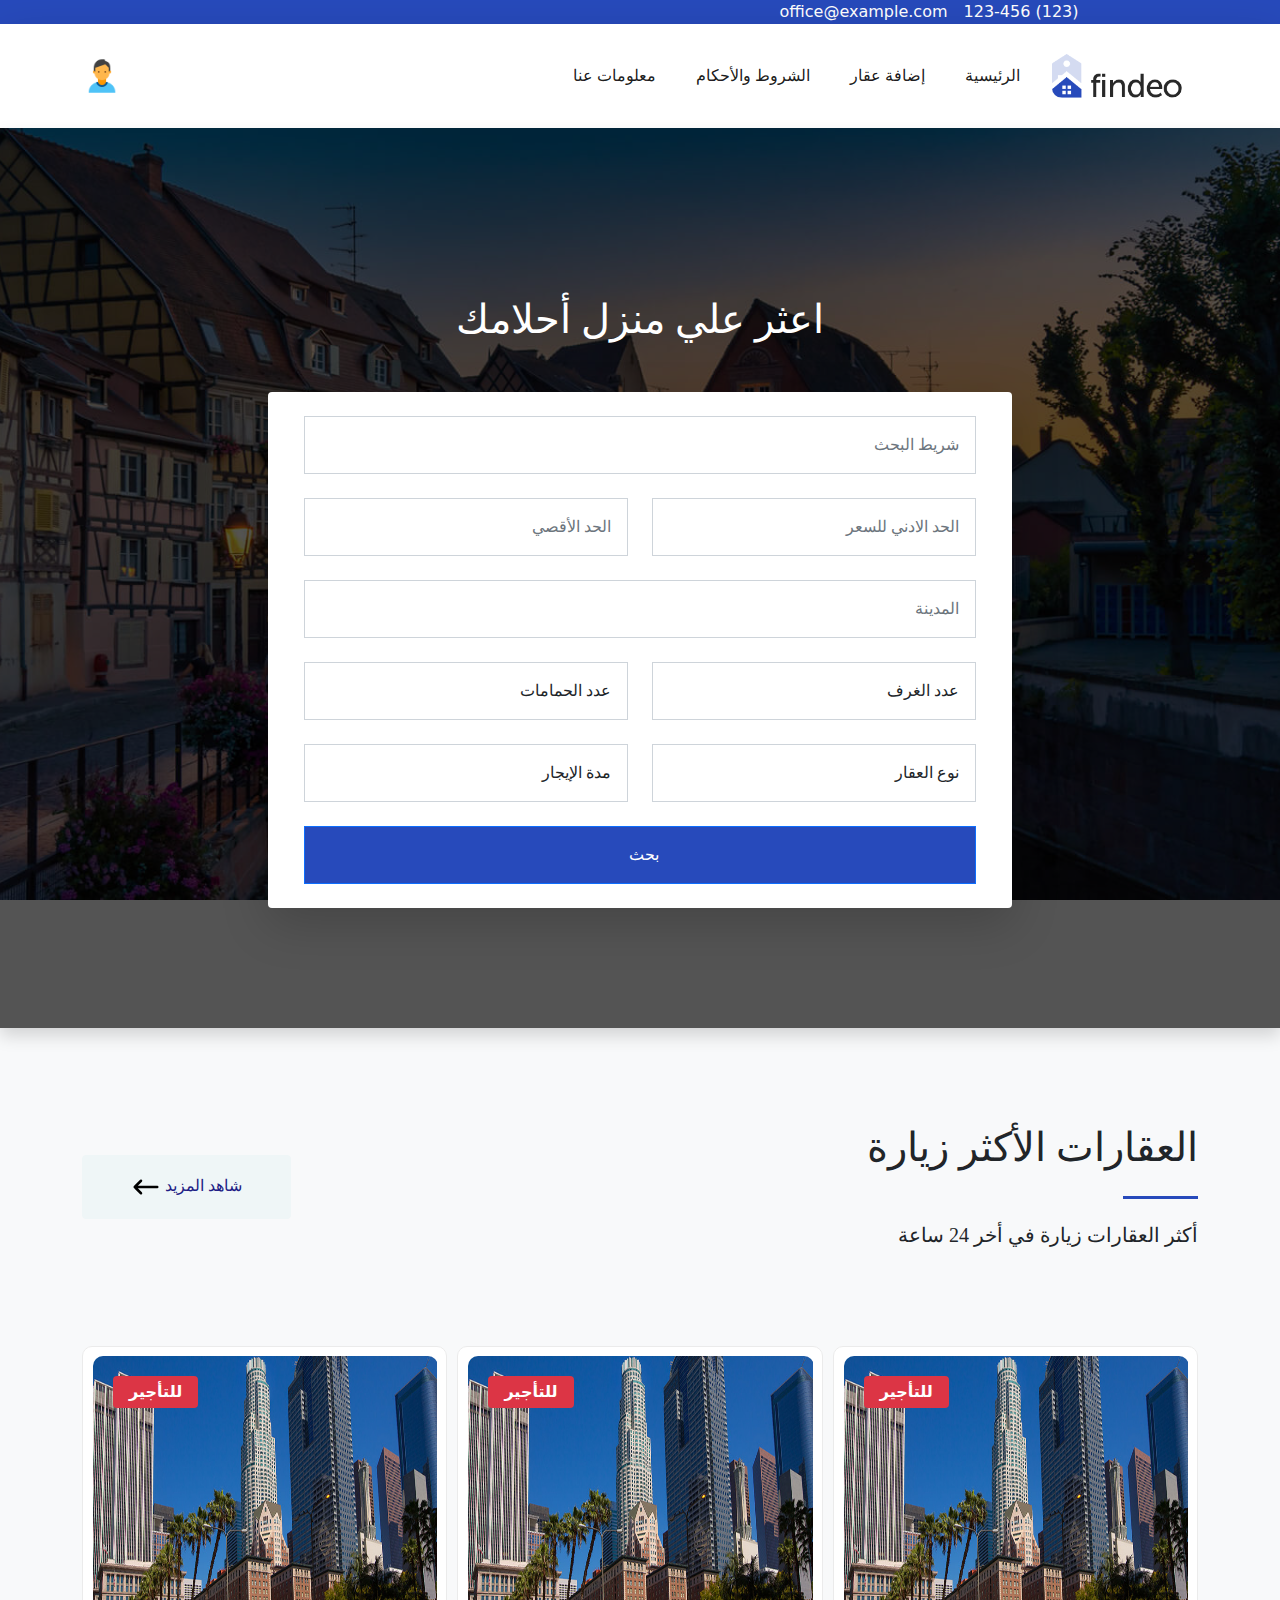
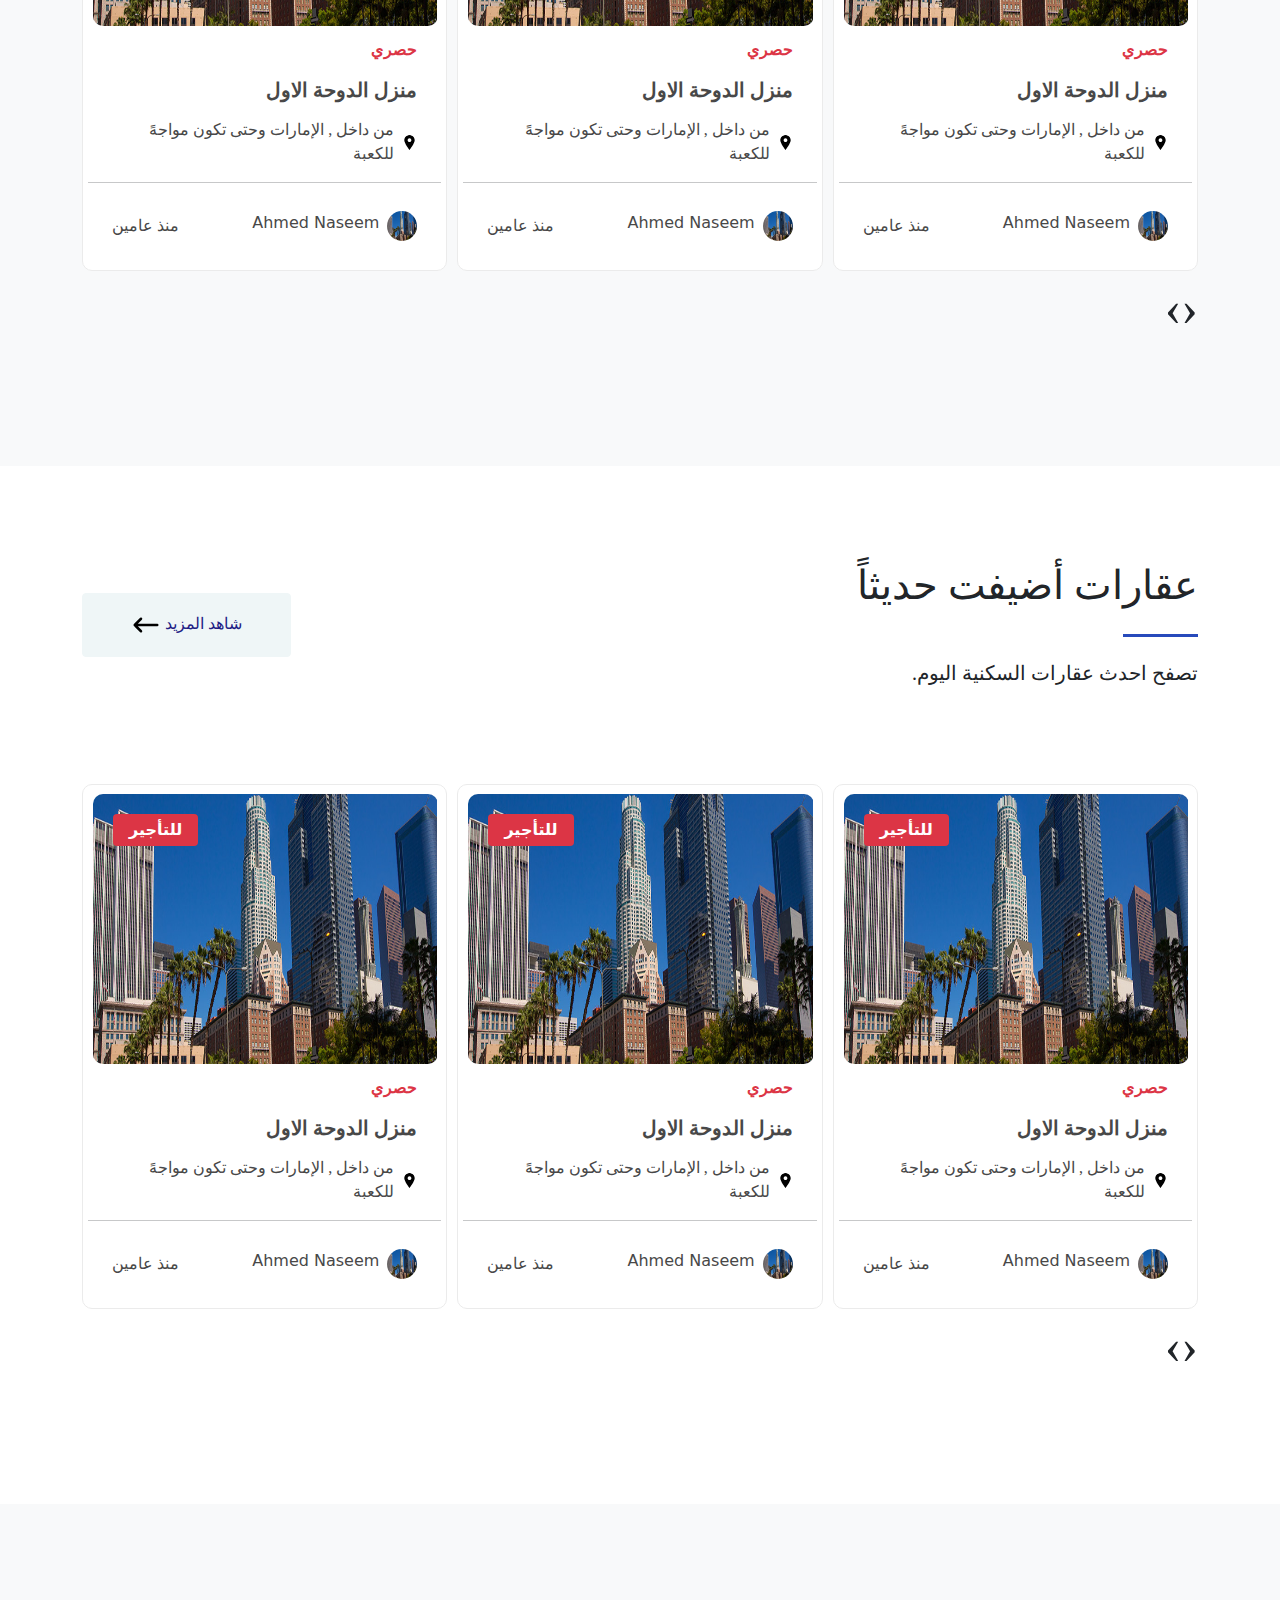
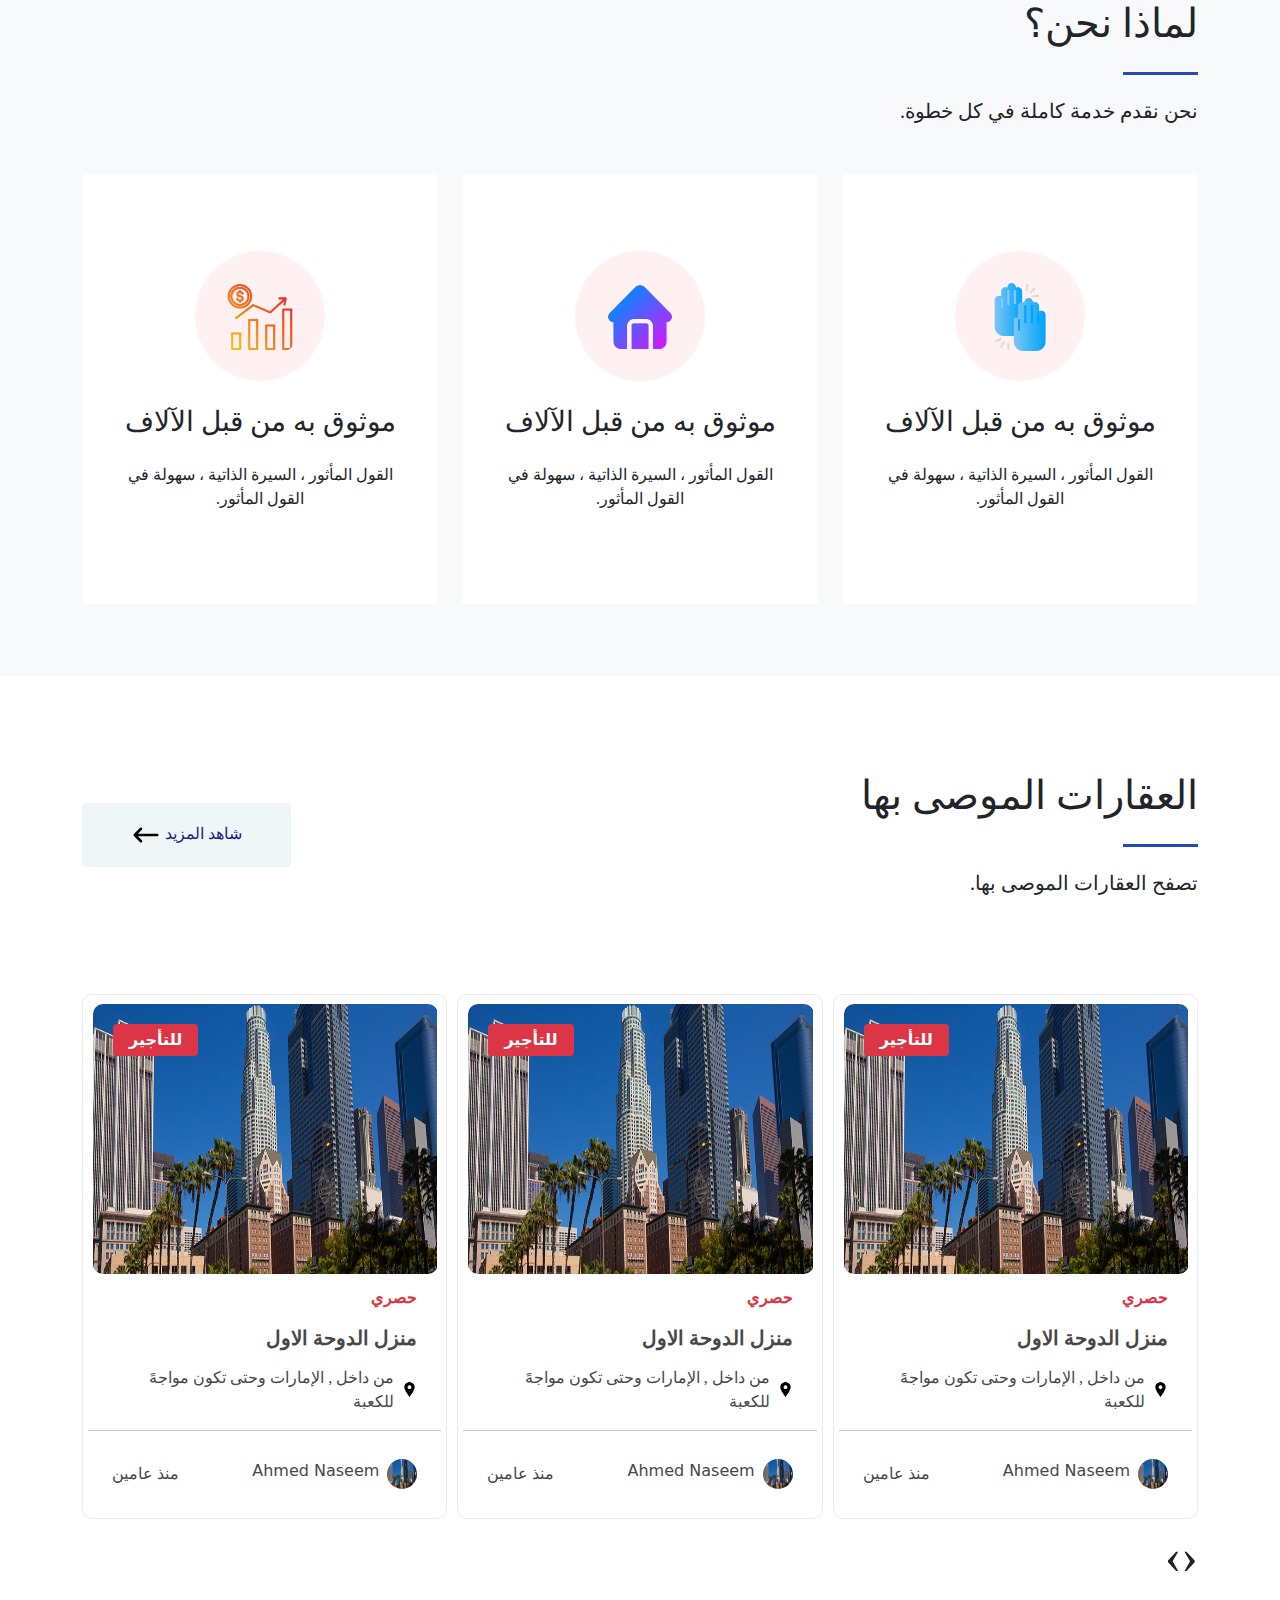
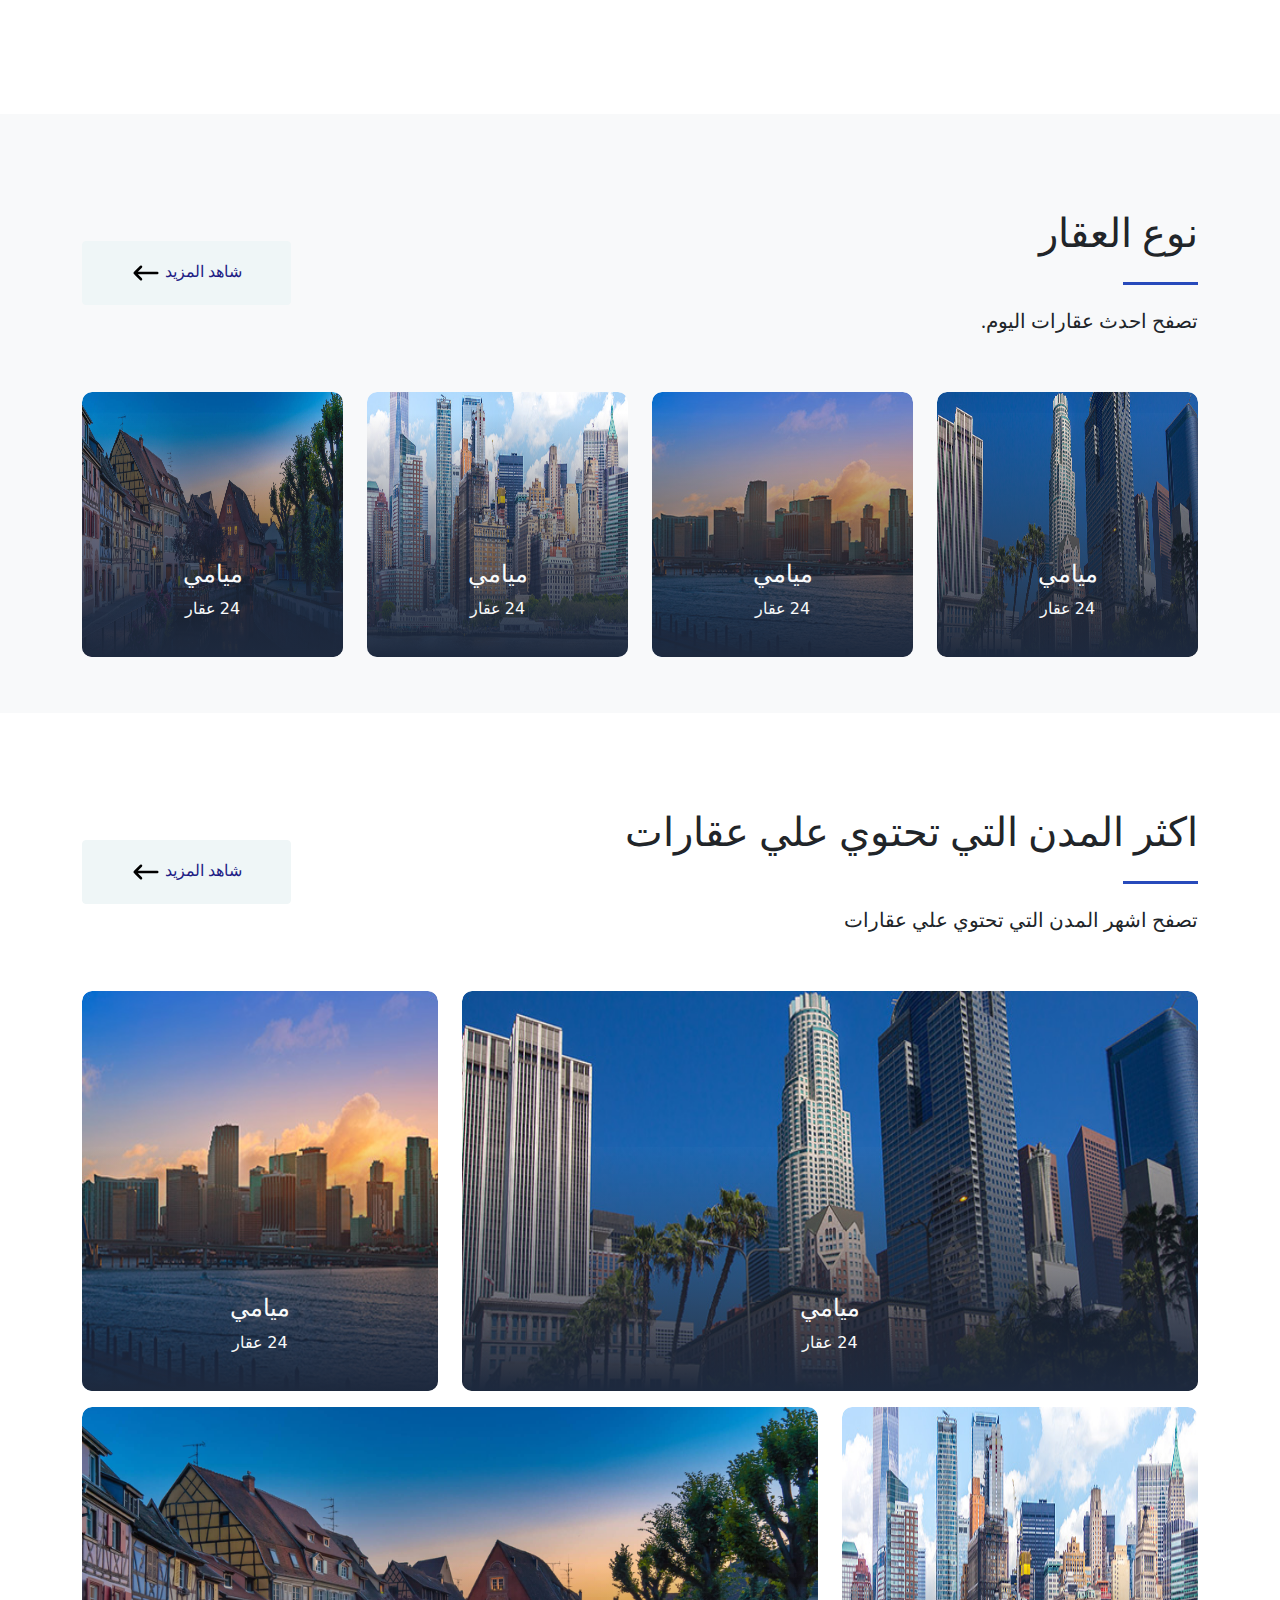
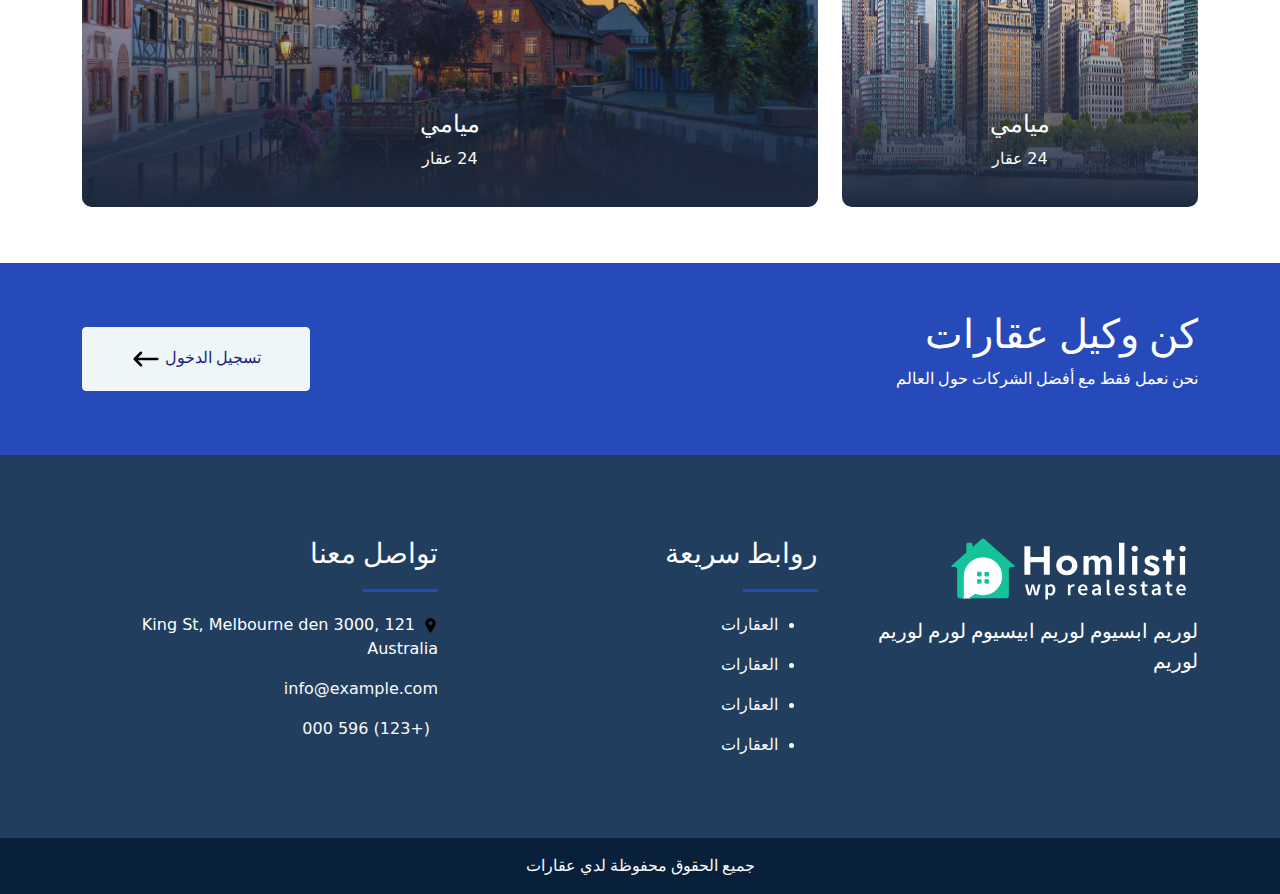
==== commit 64b52dcd: "new changes" ====
--- a/index.html
+++ b/index.html
@@ -44,13 +44,16 @@
               <div class="collapse navbar-collapse" id="navbarSupportedContent">
                 <ul class="navbar-nav ms-auto mb-2 mb-lg-0 p-xl-2 p-0">
                   <li class="nav-item me-2">
-                    <a class="nav-link rounded p-3 active" aria-current="page" href="#">الرئيسية</a>
+                    <a class="nav-link rounded p-3 active" aria-current="page" href="index.html">الرئيسية</a>
                   </li>
                   <li class="nav-item me-2">
-                    <a class="nav-link rounded p-3 active" aria-current="page" href="#">العقارات</a>
+                    <a class="nav-link rounded p-3 active" aria-current="page" href="add-estate.html">إضافة عقار</a>
                   </li>
                   <li class="nav-item me-2">
-                    <a class="nav-link rounded p-3 active" aria-current="page" href="#">العقارات</a>
+                    <a class="nav-link rounded p-3 active" aria-current="page" href="terms.html">الشروط والأحكام</a>
+                  </li>
+                  <li class="nav-item me-2">
+                    <a class="nav-link rounded p-3 active" aria-current="page" href="about.html">معلومات عنا</a>
                   </li>
                 </ul>
                 <div class="d-flex">
@@ -59,10 +62,9 @@
                         <img src="images/icons8-user-48.png" width="40" type="button" id="dropdownMenuButton1" data-bs-toggle="dropdown" aria-expanded="false" />                          
                         <ul class="dropdown-menu border-top border-0 text-end" aria-labelledby="dropdownMenuButton1" dir="ltr">
                           <li class="dropdown-item" dir="rtl">مرحبا احمد!</li>
-                          <li class="dropdown-item"><hr class="mb-1 mt-0"></li>
-                          
-                          <li><a class="dropdown-item mb-2" href="#"> إضافة عقار جديد <i class="fa fa-plus"></i> </a></li>
+                          <li class="dropdown-item"><hr class="mb-1 mt-0"></li>                          
                           <li><a class="dropdown-item" href="#">الإعدادات <i class="fa fa-gear"></i></a></li>
+                          <li><a class="dropdown-item" href="#">تسجيل الخروج <img src="images/arrow-back-long-svgrepo-com.svg" width="20" height="20" alt=""></a></li>
                         </ul>
                     </div>
                 </div>
@@ -79,21 +81,36 @@
                             <input type="text" class="form-control ms-2 rounded-0 p-3" placeholder="شريط البحث">
                         </div>
                         <div class="form-group row mt-4">
-                            <div class="col-lg-4">
+                            <div class="col-lg-6">
+                                <input type="number" class="form-control ms-2 rounded-0 p-3 mb-0" placeholder="الحد الادني للسعر" min="40" max="1000">
+                            </div>
+                            <div class="col-lg-6">
+                                <input type="number" class="form-control ms-2 rounded-0 p-3 mb-0" placeholder="الحد الأقصي">
+                            </div>
+                            <div class="col-lg-12 mt-4">
+                                <input type="text" class="form-control ms-2 rounded-0 p-3 mb-0" placeholder="المدينة">
+                            </div>
+                            <div class="col-lg-6 mt-4">
                                 <select class="form-control rounded-0 p-3">
-                                    <option value="" disabled selected>المنطقة</option>
+                                    <option value="" disabled selected>عدد الغرف</option>
                                 </select>
                             </div>
-                           <div class="col-lg-4">
-                                <input type="text" class="form-control ms-2 rounded-0 p-3 mb-0" placeholder="الحد الادني للسعر">
-                            </div>
-                            <div class="col-lg-4">
-                                <input type="text" class="form-control ms-2 rounded-0 p-3 mb-0" placeholder="الحد الأقصي">
-                            </div>
-                            <div class="col-lg-12 mt-4">
-                                <input type="text" class="form-control ms-2 rounded-0 p-3 mb-0" placeholder="المسافة عن مركز المدينة">
-                            </div>
-                            <div class="col-lg-12 mt-3 row justify-content-start">
+                            <div class="col-lg-6 mt-4">
+                                <select class="form-control rounded-0 p-3">
+                                    <option value="" disabled selected>عدد الحمامات</option>
+                                </select>
+                            </div>
+                            <div class="col-lg-6 mt-4">
+                                <select class="form-control rounded-0 p-3">
+                                    <option value="" disabled selected>نوع العقار</option>
+                                </select>
+                            </div>
+                            <div class="col-lg-6 mt-4">
+                                <select class="form-control rounded-0 p-3">
+                                    <option value="" disabled selected>مدة الإيجار</option>
+                                </select>
+                            </div>
+                            <!-- <div class="col-lg-12 mt-3 row justify-content-start">
                                 <h6 class="mt-2">نوع الإقامة</h6>
                                 <div class="check-box d-flex align-items-center col-lg-4 mt-3">
                                     <label for="home">منزل</label>
@@ -130,7 +147,7 @@
                                     <label for="home">منزل</label>
                                     <input type="checkbox" name="home" id="home" class="me-2">
                                 </div>
-                            </div>
+                            </div> -->
                         </div>
                         <button class="btn btn-primary rounded-0 px-5 py-3 mt-4 blue-background-color d-flex align-items-center w-100 text-center justify-content-center">بحث <i class="fa fa-search me-2"></i></button>
                     </form>
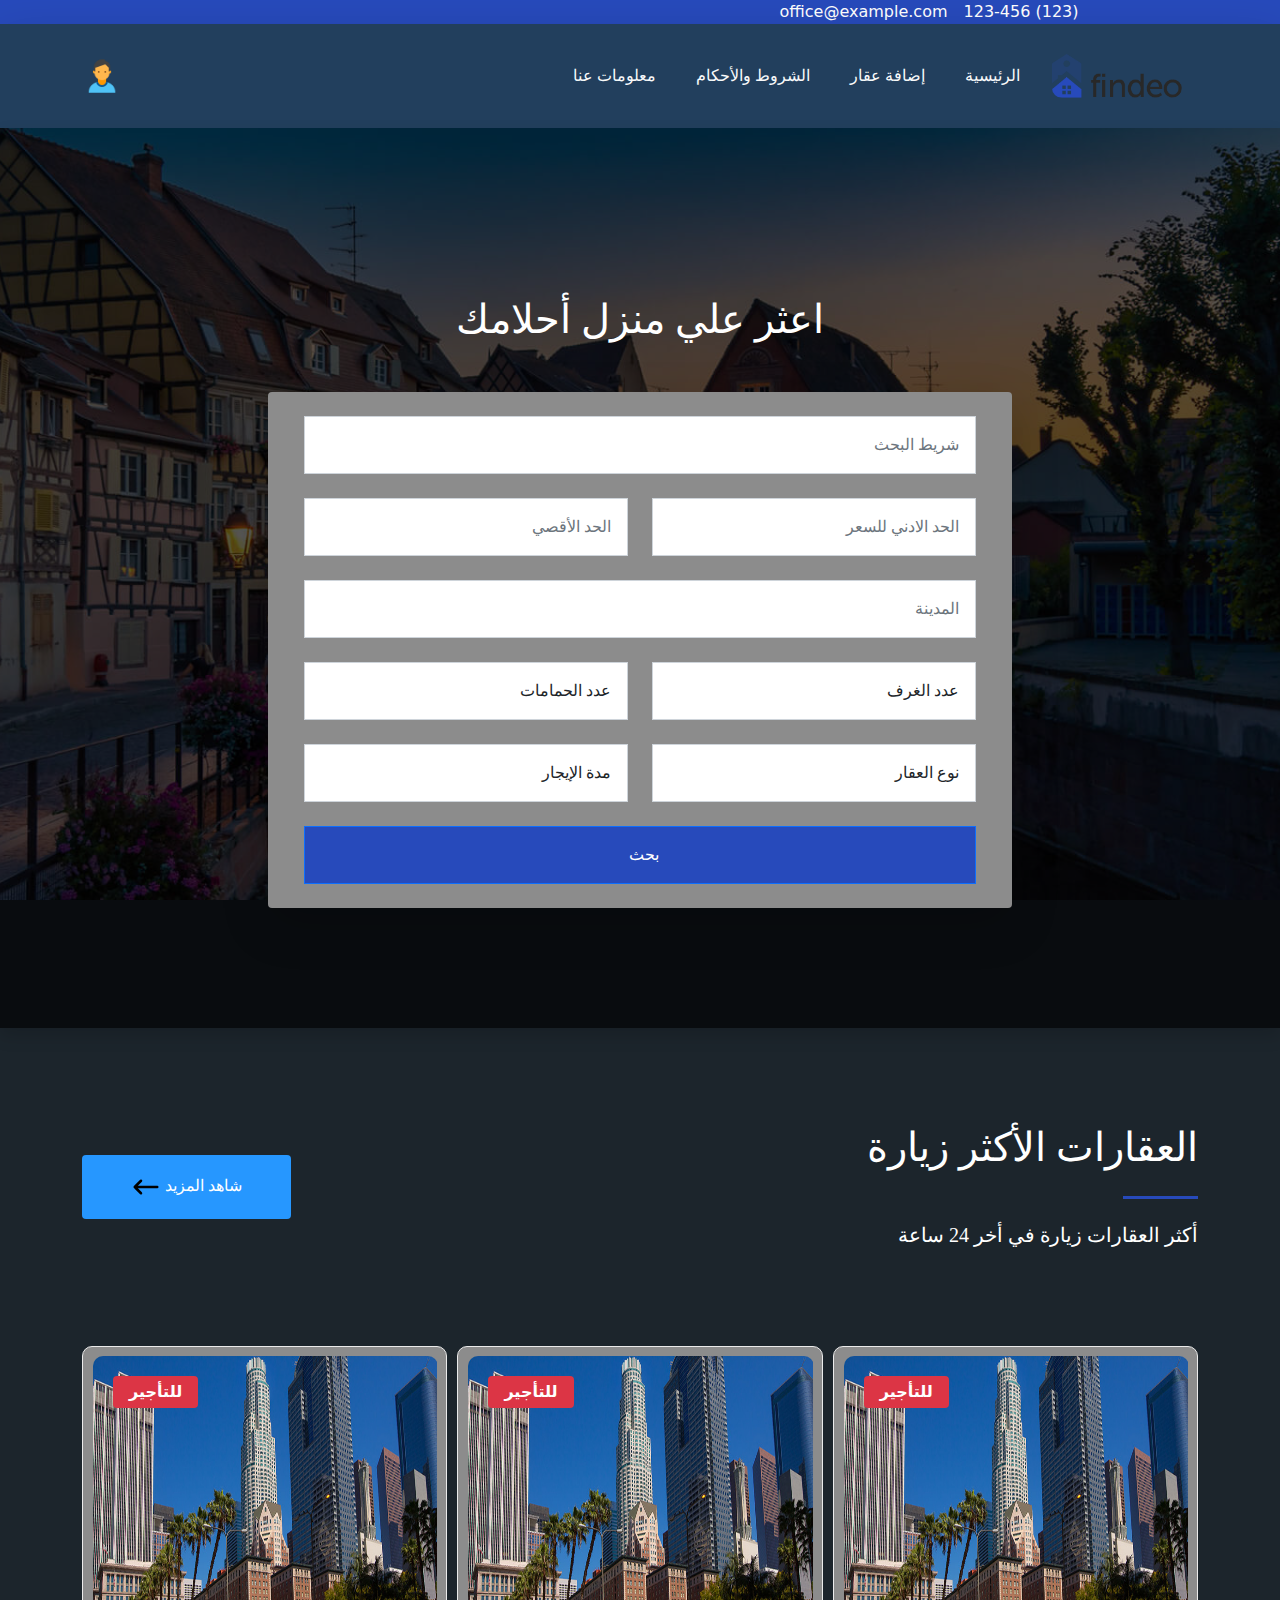
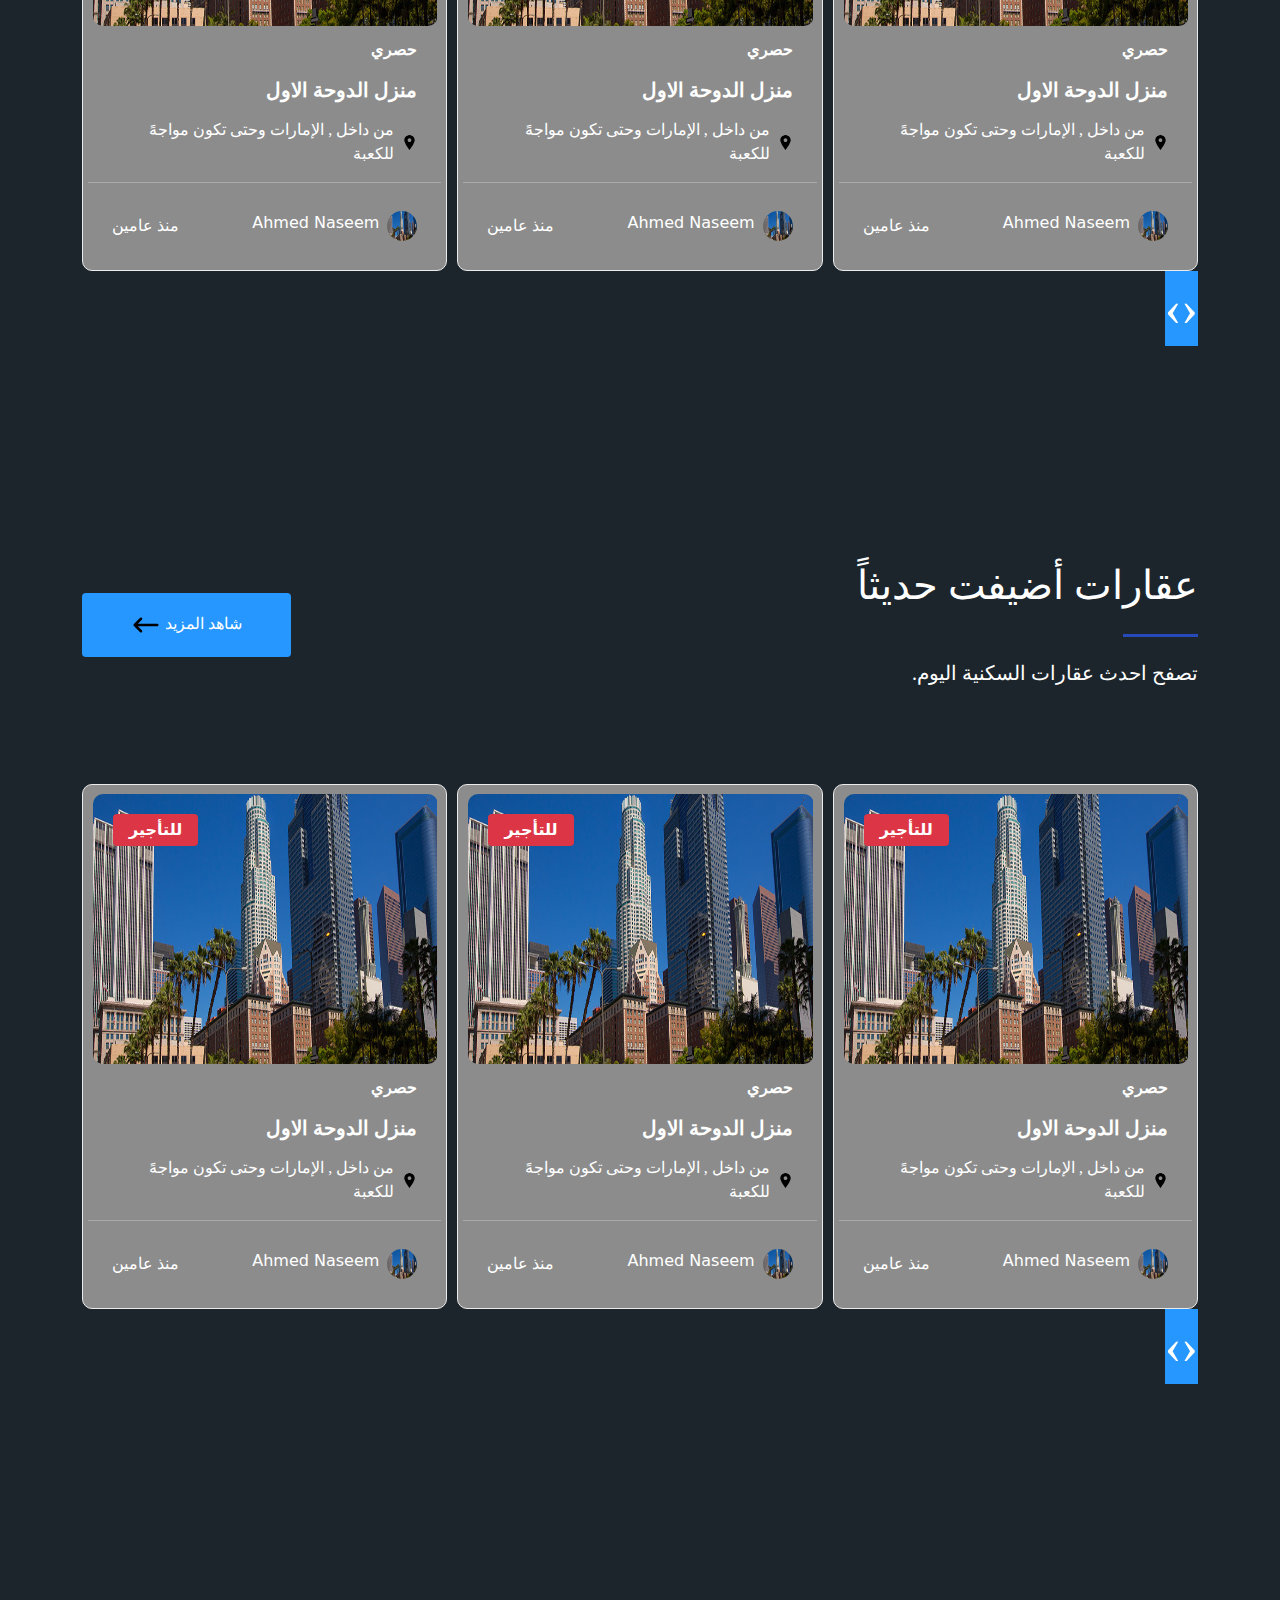
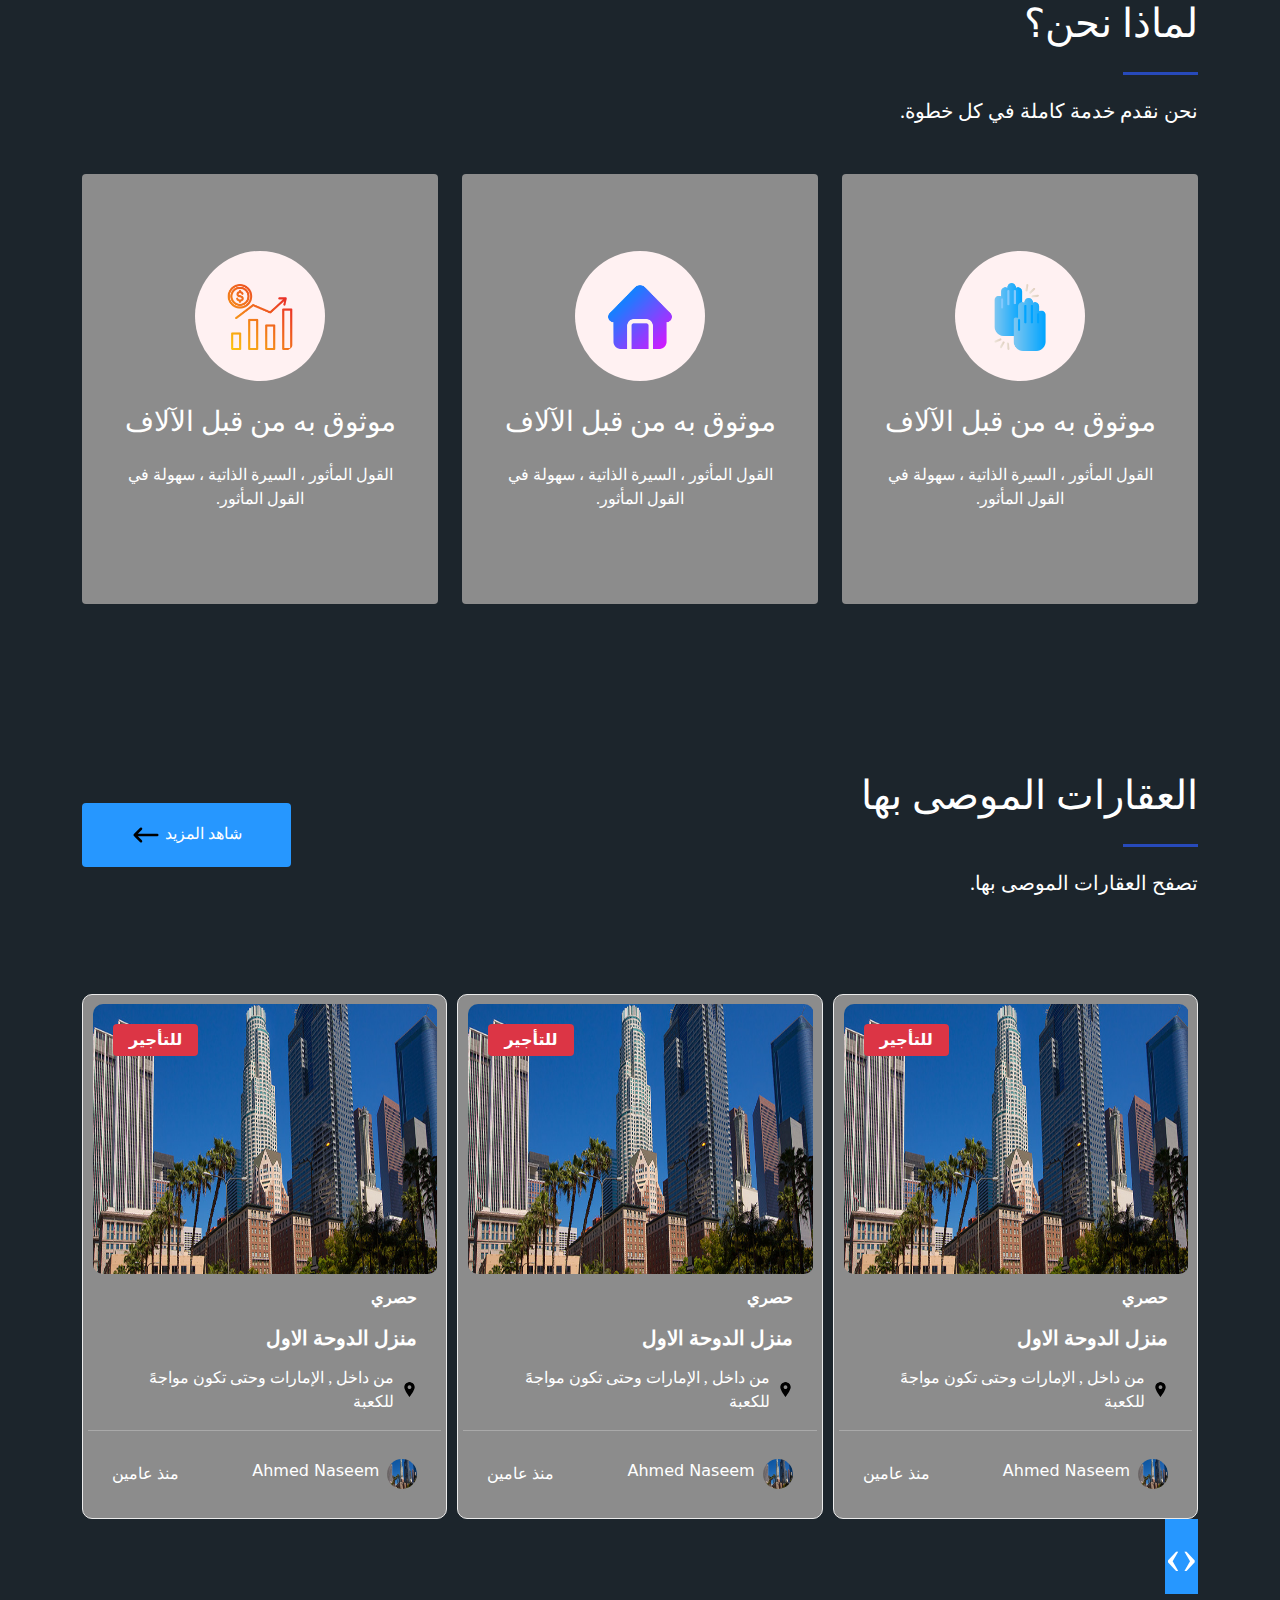
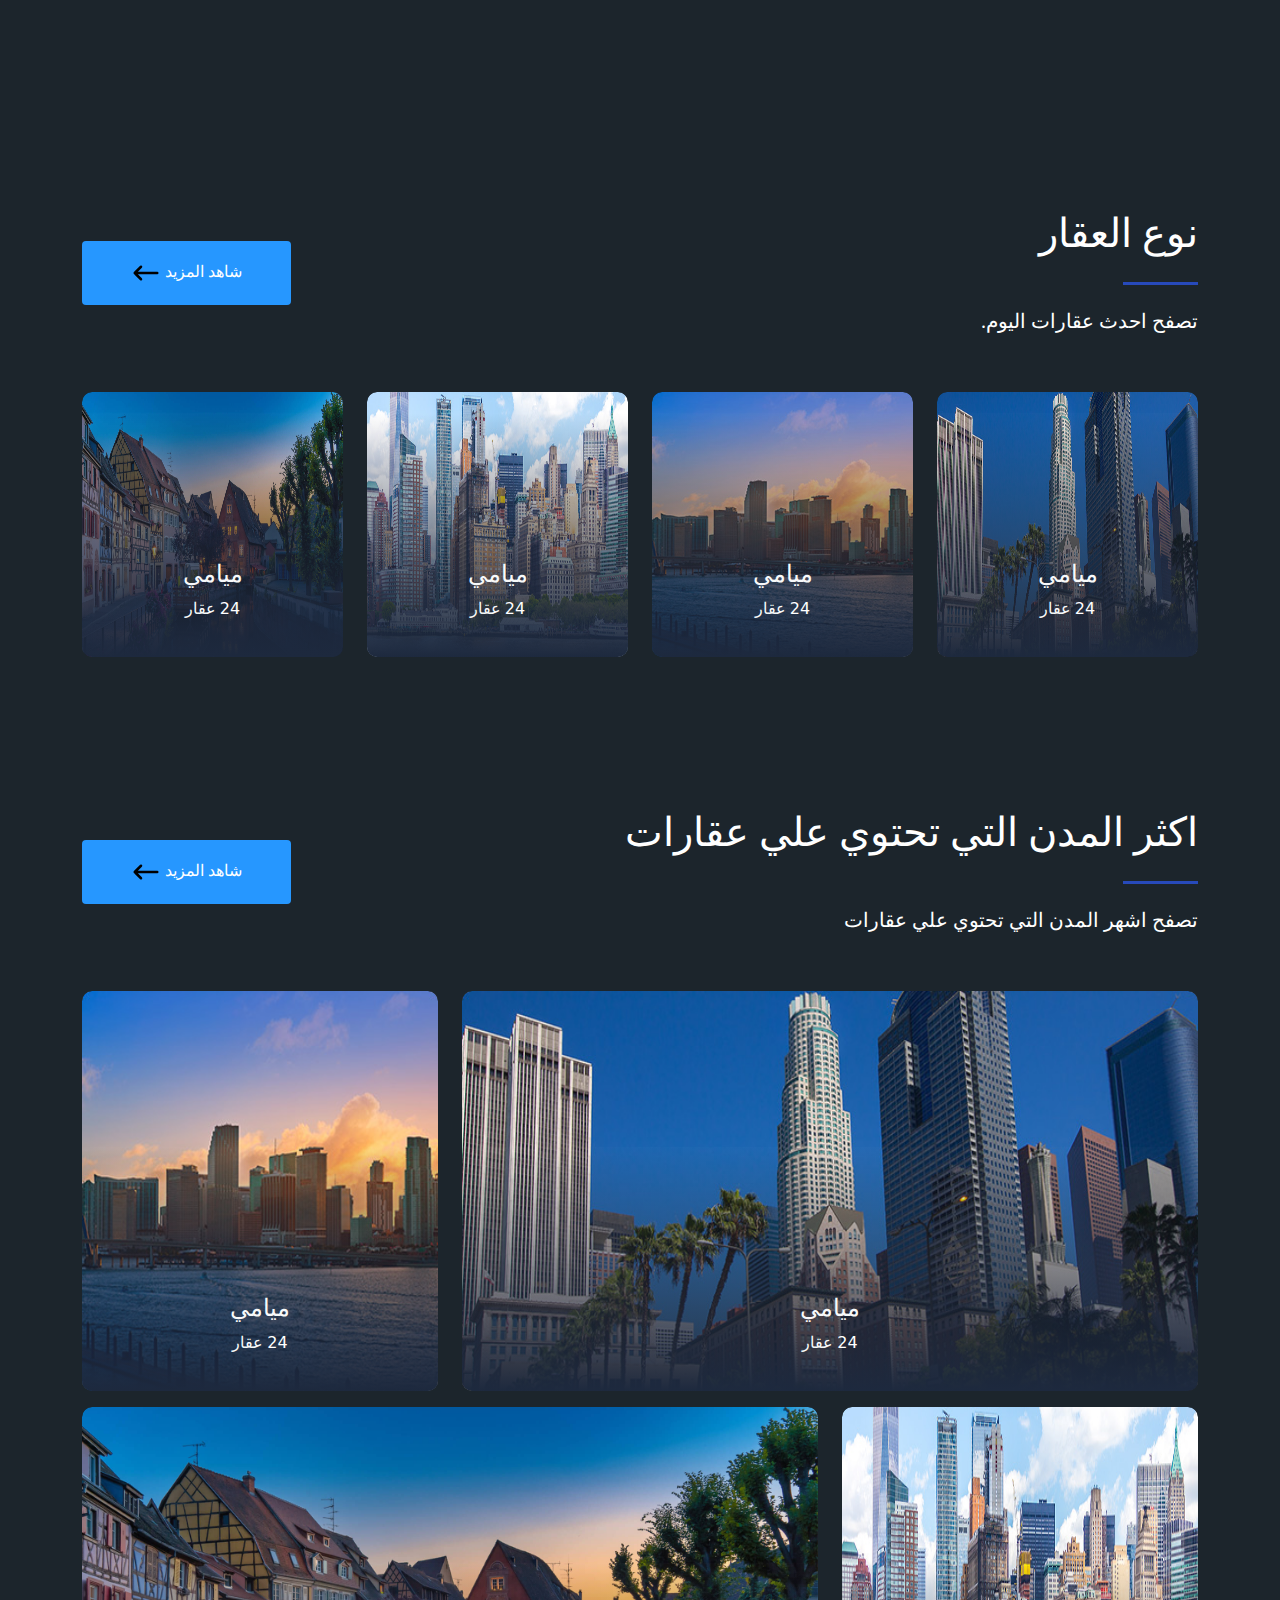
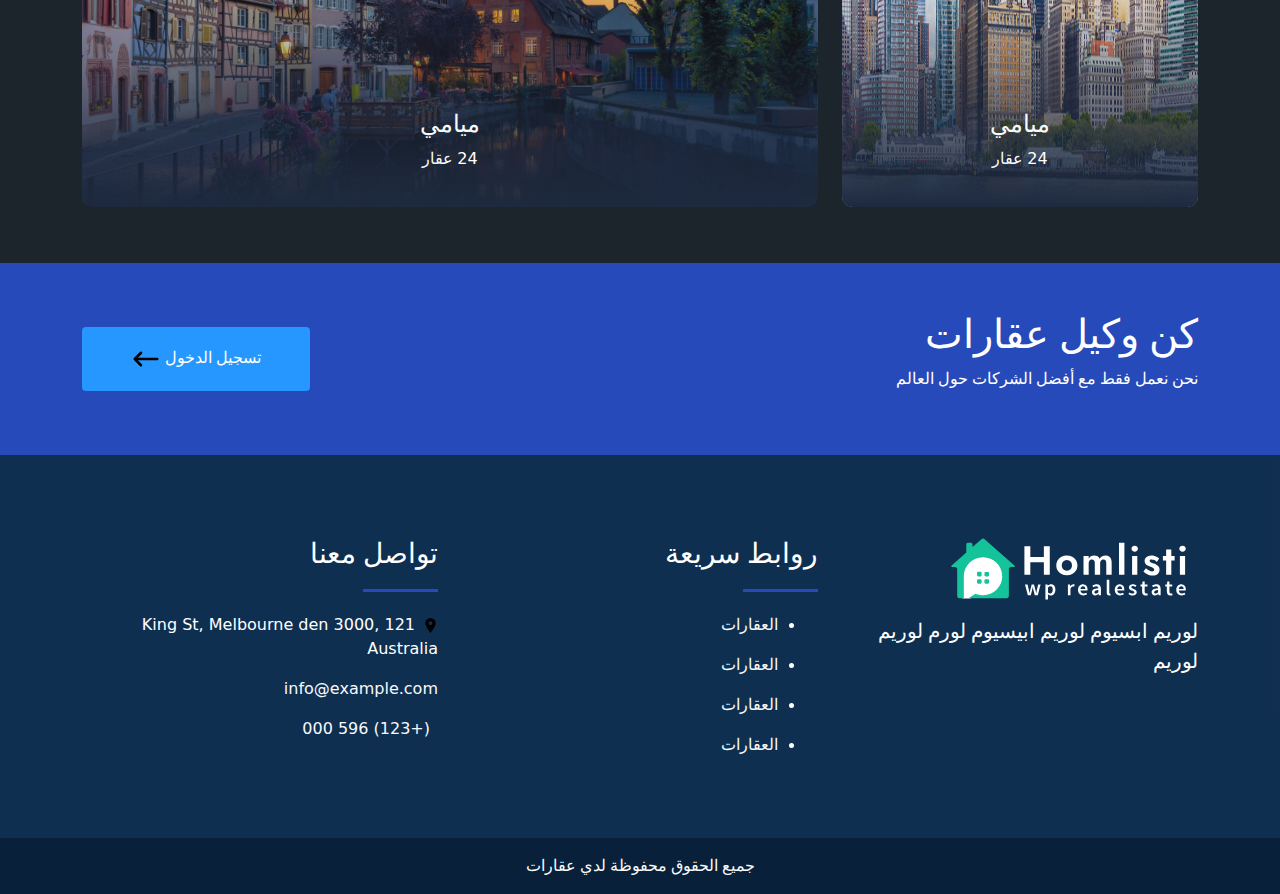
==== commit 1dd32f0d: "new changes" ====
--- a/index.html
+++ b/index.html
@@ -35,7 +35,7 @@
                 </div>
             </div>
         </div>
-        <nav class="navbar navbar-expand-lg navbar-light bg-white shadow-lg py-3" id="navbar">
+        <nav class="navbar navbar-expand-lg navbar-light shadow-lg py-3" id="navbar">
             <div class="container">
               <a class="navbar-brand" href="#"><img src="images/logo.png" alt="" width="130"></a>
               <button class="navbar-toggler" type="button" data-bs-toggle="collapse" data-bs-target="#navbarSupportedContent" aria-controls="navbarSupportedContent" aria-expanded="false" aria-label="Toggle navigation">
@@ -44,16 +44,16 @@
               <div class="collapse navbar-collapse" id="navbarSupportedContent">
                 <ul class="navbar-nav ms-auto mb-2 mb-lg-0 p-xl-2 p-0">
                   <li class="nav-item me-2">
-                    <a class="nav-link rounded p-3 active" aria-current="page" href="index.html">الرئيسية</a>
+                    <a class="nav-link text-light rounded p-3 active" aria-current="page" href="index.html">الرئيسية</a>
                   </li>
                   <li class="nav-item me-2">
-                    <a class="nav-link rounded p-3 active" aria-current="page" href="add-estate.html">إضافة عقار</a>
+                    <a class="nav-link text-light rounded p-3 active" aria-current="page" href="add-estate.html">إضافة عقار</a>
                   </li>
                   <li class="nav-item me-2">
-                    <a class="nav-link rounded p-3 active" aria-current="page" href="terms.html">الشروط والأحكام</a>
+                    <a class="nav-link text-light rounded p-3 active" aria-current="page" href="terms.html">الشروط والأحكام</a>
                   </li>
                   <li class="nav-item me-2">
-                    <a class="nav-link rounded p-3 active" aria-current="page" href="about.html">معلومات عنا</a>
+                    <a class="nav-link text-light rounded p-3 active" aria-current="page" href="about.html">معلومات عنا</a>
                   </li>
                 </ul>
                 <div class="d-flex">
@@ -75,7 +75,7 @@
             <div class="shadow position-absolute w-100 h-100 top-0 left-0 start-0 end-0"></div>
             <div class="container header-content position-relative">
                 <h1 class="text-white text-center">اعثر علي منزل أحلامك</h1>
-                <div class="row bg-white p-4 col-lg-8 m-auto mt-5 rounded shadow-lg">
+                <div class="row box p-4 col-lg-8 m-auto mt-5 rounded shadow-lg">
                     <form action="#" method="POST">
                         <div class="form-group">
                             <input type="text" class="form-control ms-2 rounded-0 p-3" placeholder="شريط البحث">
@@ -154,7 +154,7 @@
                 </div>
             </div>
         </header>
-        <div class="3kares-most-visited p-sm-5 p-1 bg-light">
+        <div class="3kares-most-visited p-sm-5 p-1">
             <div class="container">
                 <div class="title d-flex flex-wrap justify-content-between align-items-center">
                     <div>
@@ -162,7 +162,7 @@
                         <span class="heading-divider"></span>
                         <p class="mb-5 fs-5">أكثر العقارات زيارة في أخر 24 ساعة</p>
                     </div>
-                    <a href="#"><button class="btn fs-14 btn-accent py-3 lh-15 px-5 mb-6 mb-lg-0">شاهد المزيد <img src="images/arrow-back-long-svgrepo-com.svg" width="30" height="30" alt=""></button></a>
+                    <a href="#"><button class="btn fs-14  py-3 lh-15 px-5 mb-6 mb-lg-0">شاهد المزيد <img src="images/arrow-back-long-svgrepo-com.svg" width="30" height="30" alt=""></button></a>
                 </div>
                 <div class="owl-carousel py-5 owl-theme">
                     <div class="item">
@@ -313,7 +313,7 @@
                 </div>
             </div>
         </div>
-        <div class="3kares-most-visited p-sm-5 p-1 bg-white">
+        <div class="3kares-most-visited p-sm-5 p-1">
             <div class="container">
                 <div class="title d-flex flex-wrap justify-content-between align-items-center">
                     <div>
@@ -321,7 +321,7 @@
                         <span class="heading-divider"></span>
                         <p class="mb-5 fs-5">تصفح احدث عقارات السكنية اليوم.</p>
                     </div>
-                    <a href="#"><button class="btn fs-14 btn-accent py-3 lh-15 px-5 mb-6 mb-lg-0">شاهد المزيد <img src="images/arrow-back-long-svgrepo-com.svg" width="30" height="30" alt=""></button></a>
+                    <a href="#"><button class="btn fs-14  py-3 lh-15 px-5 mb-6 mb-lg-0">شاهد المزيد <img src="images/arrow-back-long-svgrepo-com.svg" width="30" height="30" alt=""></button></a>
                 </div>
                 <div class="owl-carousel py-5 owl-theme">
                     <div class="item">
@@ -472,7 +472,7 @@
                 </div>
             </div>
         </div>
-        <div class="p-sm-5 p-1 bg-light">
+        <div class="p-sm-5 p-1">
             <div class="container">
                 <div class="title d-flex flex-wrap justify-content-between align-items-center">
                     <div>
@@ -483,21 +483,21 @@
                 </div>
                 <div class="row">
                     <div class="col-xl-4 col-lg-6 col-md-12">
-                        <div class="why-choose-card mb-2 mb-sm-4 bg-white text-center rounded">
+                        <div class="why-choose-card mb-2 mb-sm-4  text-center rounded">
                             <div class="icon rounded-circle m-auto"><img src="images/high-five.png" alt=""></div>
                             <h3 class="my-4">موثوق به من قبل الآلاف</h3>
                             <p>القول المأثور ، السيرة الذاتية ، سهولة في القول المأثور.</p>
                         </div>
                     </div>
                     <div class="col-xl-4 col-lg-6 col-md-12">
-                        <div class="why-choose-card mb-2 mb-sm-4 bg-white text-center rounded">
+                        <div class="why-choose-card mb-2 mb-sm-4  text-center rounded">
                             <div class="icon rounded-circle m-auto"><img src="images/home.png" alt=""></div>
                             <h3 class="my-4">موثوق به من قبل الآلاف</h3>
                             <p>القول المأثور ، السيرة الذاتية ، سهولة في القول المأثور.</p>
                         </div>
                     </div>
                     <div class="col-xl-4 col-lg-6 col-md-12">
-                        <div class="why-choose-card mb-2 mb-sm-4 bg-white text-center rounded">
+                        <div class="why-choose-card mb-2 mb-sm-4  text-center rounded">
                             <div class="icon rounded-circle m-auto"><img src="images/profit.png" alt=""></div>
                             <h3 class="my-4">موثوق به من قبل الآلاف</h3>
                             <p>القول المأثور ، السيرة الذاتية ، سهولة في القول المأثور.</p>
@@ -506,7 +506,7 @@
                 </div>
             </div>
         </div>
-        <div class="3kares-most-visited p-sm-5 p-1 bg-white">
+        <div class="3kares-most-visited p-sm-5 p-1">
             <div class="container">
                 <div class="title d-flex flex-wrap justify-content-between align-items-center">
                     <div>
@@ -514,7 +514,7 @@
                         <span class="heading-divider"></span>
                         <p class="mb-5 fs-5">تصفح العقارات الموصى بها.</p>
                     </div>
-                    <a href="#"><button class="btn fs-14 btn-accent py-3 lh-15 px-5 mb-6 mb-lg-0">شاهد المزيد <img src="images/arrow-back-long-svgrepo-com.svg" width="30" height="30" alt=""></button></a>
+                    <a href="#"><button class="btn fs-14  py-3 lh-15 px-5 mb-6 mb-lg-0">شاهد المزيد <img src="images/arrow-back-long-svgrepo-com.svg" width="30" height="30" alt=""></button></a>
                 </div>
                 <div class="owl-carousel py-5 owl-theme">
                     <div class="item">
@@ -665,7 +665,7 @@
                 </div>
             </div>
         </div>
-        <div class="3kares-most-visited A3kar-type p-sm-5 p-1 bg-light">
+        <div class="3kares-most-visited A3kar-type p-sm-5 p-1">
             <div class="container">
                 <div class="title d-flex flex-wrap justify-content-between align-items-center">
                     <div>
@@ -673,7 +673,7 @@
                         <span class="heading-divider"></span>
                         <p class="mb-5 fs-5">تصفح احدث عقارات اليوم.</p>
                     </div>
-                    <a href="#"><button class="btn fs-14 btn-accent py-3 lh-15 px-5 mb-6 mb-lg-0">شاهد المزيد <img src="images/arrow-back-long-svgrepo-com.svg" width="30" height="30" alt=""></button></a>
+                    <a href="#"><button class="btn fs-14  py-3 lh-15 px-5 mb-6 mb-lg-0">شاهد المزيد <img src="images/arrow-back-long-svgrepo-com.svg" width="30" height="30" alt=""></button></a>
                 </div>
                 <div class="row">
                     <div class="col-lg-3 my-2">
@@ -731,7 +731,7 @@
                 </div>
             </div>
         </div>
-        <div class="3kares-most-visited p-sm-5 p-1 bg-white">
+        <div class="3kares-most-visited p-sm-5 p-1">
             <div class="container">
                 <div class="title d-flex flex-wrap justify-content-between align-items-center">
                     <div>
@@ -739,7 +739,7 @@
                         <span class="heading-divider"></span>
                         <p class="mb-5 fs-5">تصفح اشهر المدن التي تحتوي علي عقارات</p>
                     </div>
-                    <a href="#"><button class="btn fs-14 btn-accent py-3 lh-15 px-5 mb-6 mb-lg-0">شاهد المزيد <img src="images/arrow-back-long-svgrepo-com.svg" width="30" height="30" alt=""></button></a>
+                    <a href="#"><button class="btn fs-14  py-3 lh-15 px-5 mb-6 mb-lg-0">شاهد المزيد <img src="images/arrow-back-long-svgrepo-com.svg" width="30" height="30" alt=""></button></a>
                 </div>
                 <div class="row">
                     <div class="col-lg-8 my-2">
@@ -805,7 +805,7 @@
                         <p>نحن نعمل فقط مع أفضل الشركات حول العالم</p>
                     </div>
                     <div class="col-lg-6 text-start">
-                        <a href="#"><button class="btn fs-14 btn-accent py-3 lh-15 px-5 mb-6 mb-lg-0">تسجيل الدخول <img src="images/arrow-back-long-svgrepo-com.svg" width="30" height="30" alt=""></button></a>                    </div>
+                        <a href="#"><button class="btn fs-14  py-3 lh-15 px-5 mb-6 mb-lg-0">تسجيل الدخول <img src="images/arrow-back-long-svgrepo-com.svg" width="30" height="30" alt=""></button></a>                    </div>
                     </div>
                 </div>
             </div>
--- a/css/style.css
+++ b/css/style.css
@@ -1,12 +1,16 @@
+
 :root{
     --blue-color:#274abb;
     --white-color:#fff;
     --black-color:#484848;
 }
+.navbar,footer{
+    background-color: #223f5d;
+}
 body{
     font-family: "DroidArabicKufiRegular" !important;
-    color: var(--black-color);
-    background-color: #f7f7f7 !important;
+    color: var(--white-color) !important;
+    background-color: #1c252c !important;
 }
 .swiper-button-prev,.swiper-button-next{
     background: var(--white-color) !important;
@@ -21,6 +25,7 @@
 }
 .english-font{
     font-family: var(--bs-font-sans-serif) !important;
+    color: #fff !important;
 }
 .blue-color{
     color: var(--blue-color) !important;
@@ -63,9 +68,11 @@
 }
 .nav-link:hover{
     background-color: var(--blue-color) !important;
-    color: var(--white-color) !important;
-}
-
+    color: #fff !important;
+}
+.title h1{
+    color: #fff;
+}
 header{
     background-image: url(../images/1.jpg);
     -webkit-background-size: cover;
@@ -127,6 +134,10 @@
 }
 
 /****/
+
+.card a,.card p,.card div,.card h5,.card span{
+    color: #fff !important;
+}
 .plus-icon{
     width: 15px;
     height: 15px;
@@ -134,7 +145,9 @@
     text-align: center;
     line-height: 1.5 !important;
 }
-
+.box,.why-choose-card,.card{
+    background-color: #8c8c8c !important;
+}
 /* Checkbox */
 input[type="checkbox"] {
     position: relative;
@@ -227,6 +240,10 @@
 }
 .properti_city:hover img{
     transform: scale(1.3) rotate(-5deg);
+}
+button{
+    background-color: #2697FF !important;
+    color: #fff !important;
 }
 .owl-nav button{
     font-size: 50px !important;
@@ -268,7 +285,7 @@
     background-color: var(--blue-color);
 }
 footer .footer-top-img{
-    background-image: url(../images/footer-bg1.jpg);
+    /*background-image: url(../images/footer-bg1.jpg);*/
     background-size: cover;
     background-repeat: no-repeat;
     background-position: center;
